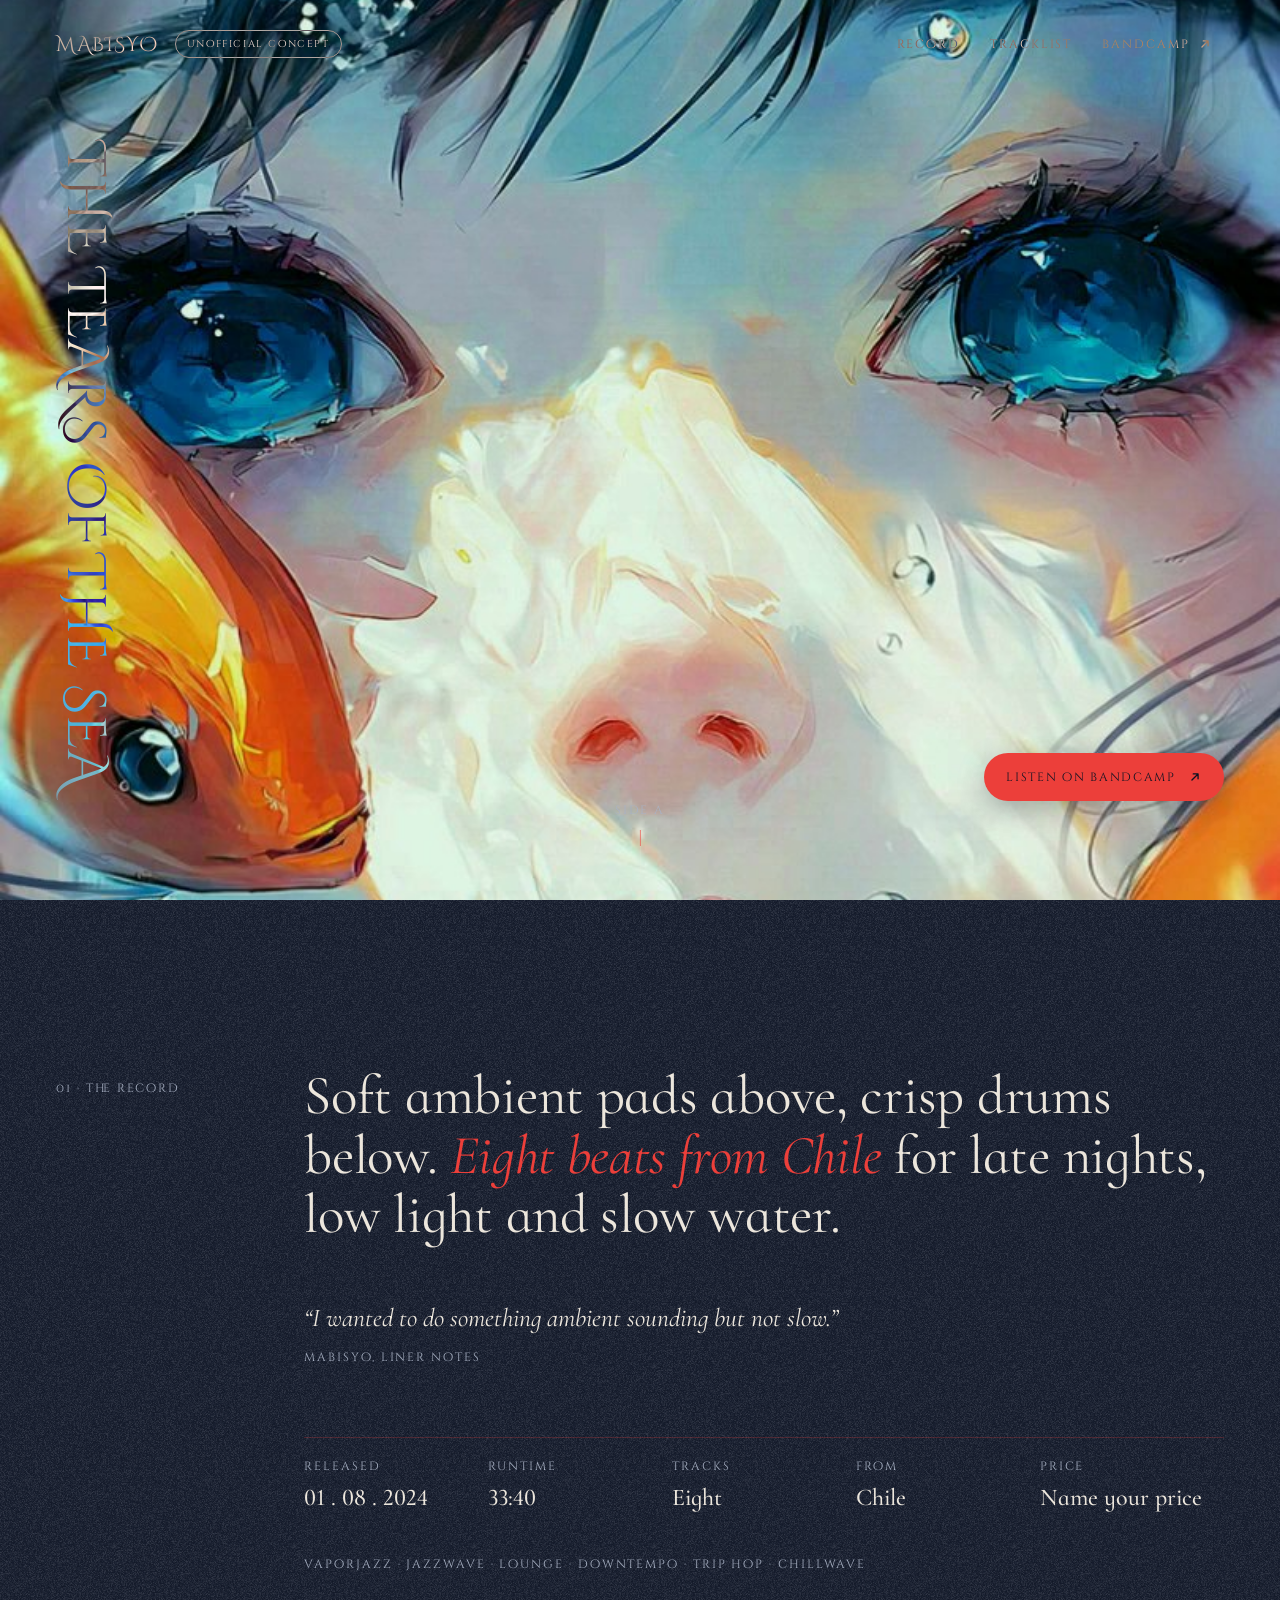
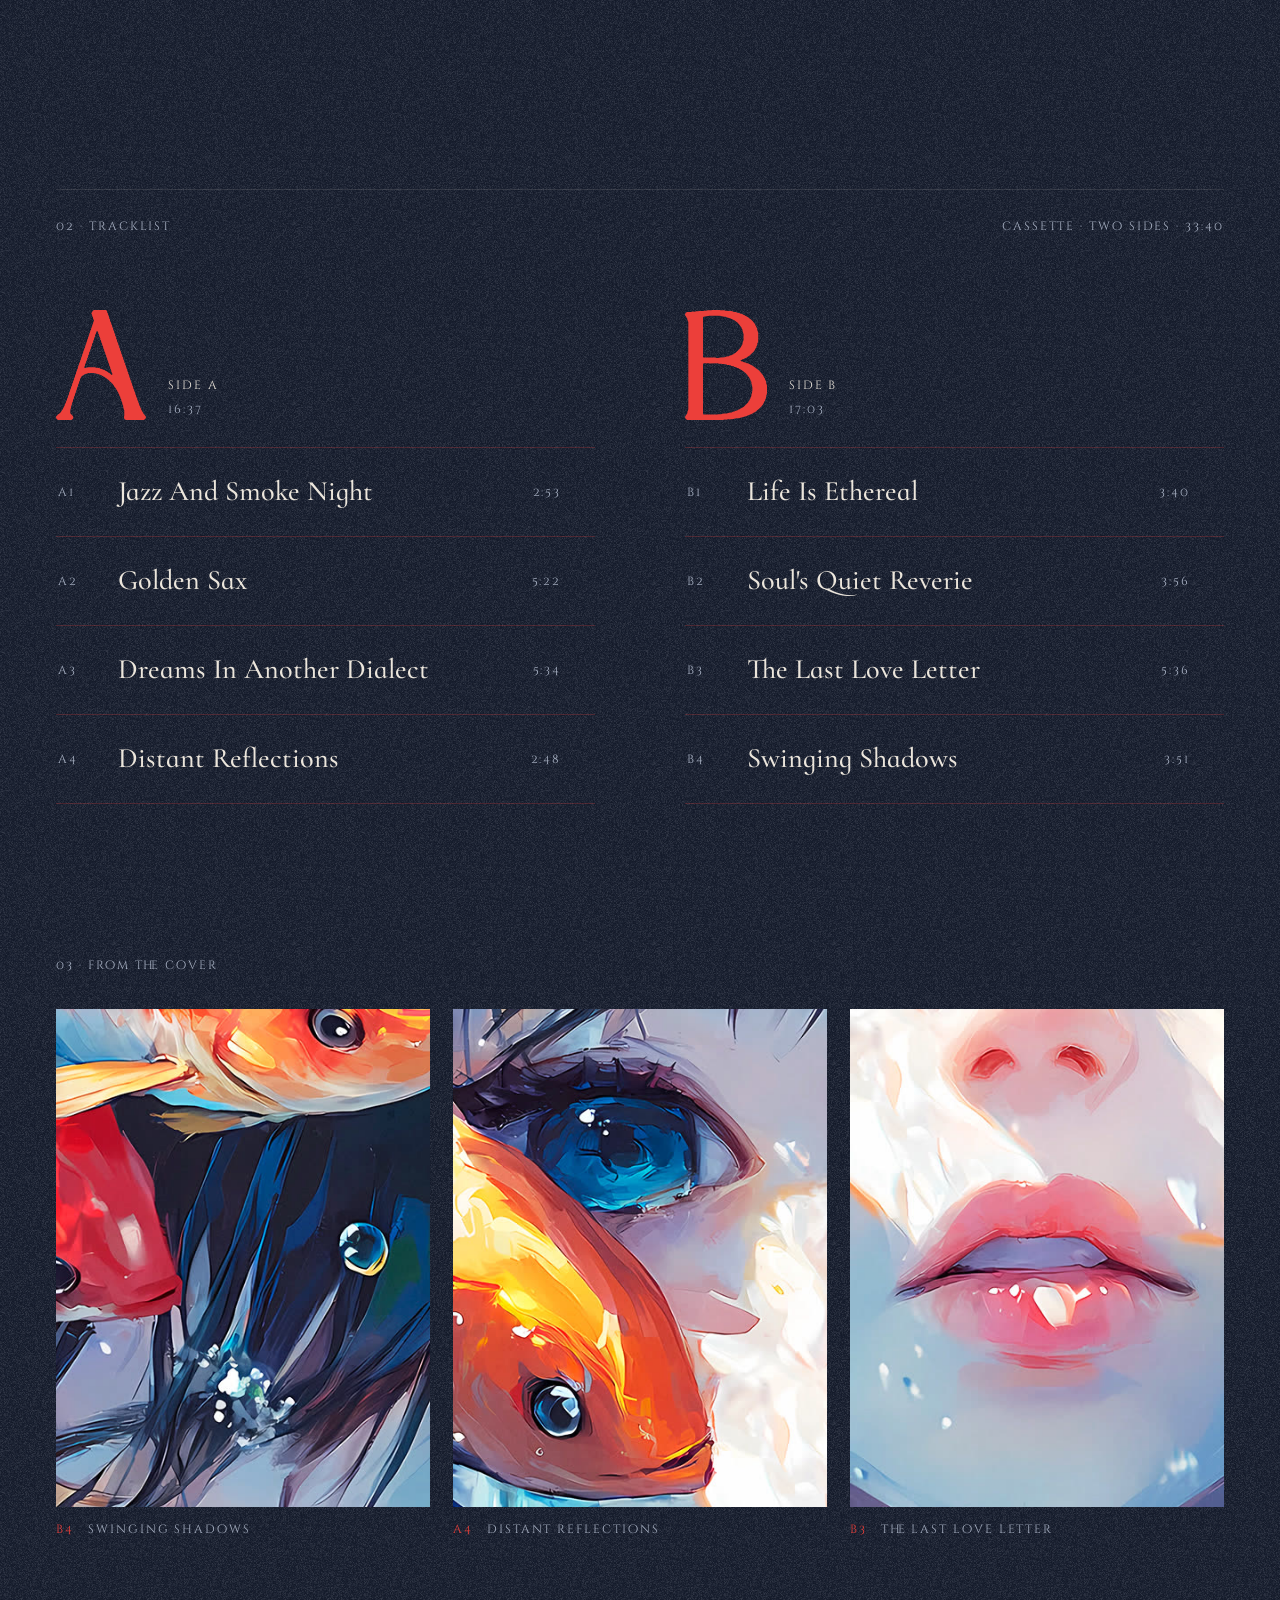
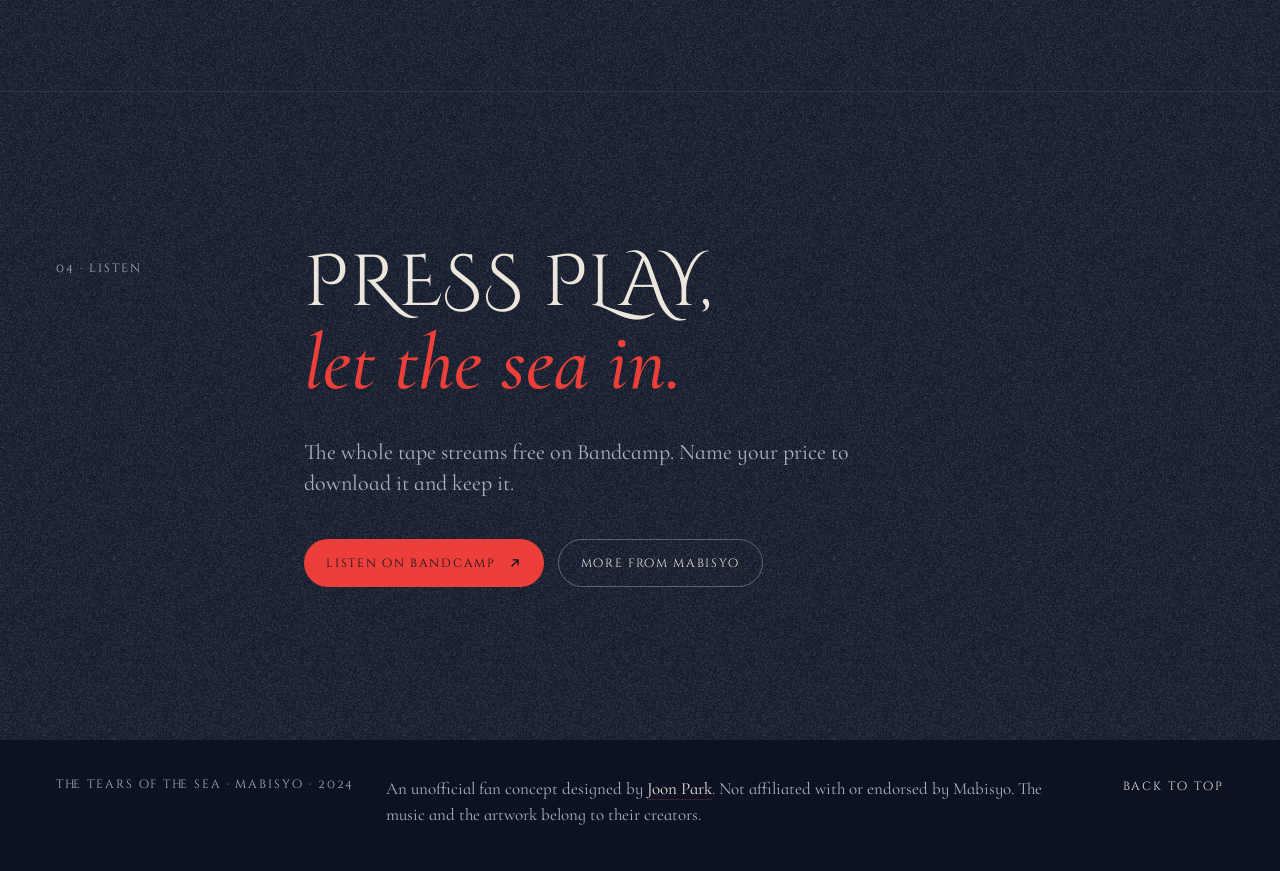
==== index.html @ 2a534074 "Tears of the Sea concept site: v21 hero loop, one master for every ratio Static page converted from " ====
<!doctype html>
<html lang="en">
<head>
<meta charset="utf-8">
<meta name="viewport" content="width=device-width,initial-scale=1">
<title>The Tears of the Sea · Mabisyo (unofficial concept)</title>
<meta name="description" content="An unofficial concept site for Mabisyo's beat tape The Tears of the Sea, with the cover art brought to life as a seamless underwater loop. Designed by Joon Park.">
<meta name="theme-color" content="#0c1222">
<meta property="og:title" content="The Tears of the Sea · Mabisyo (unofficial concept)">
<meta property="og:description" content="The cover art of Mabisyo's beat tape, brought to life as a seamless underwater loop. An experiment by Joon Park.">
<meta property="og:type" content="website">
<meta property="og:image" content="assets/poster-wide.jpg">
<meta name="twitter:card" content="summary_large_image">
<link rel="icon" href="data:image/svg+xml,%3Csvg xmlns='http://www.w3.org/2000/svg' viewBox='0 0 16 16'%3E%3Ccircle cx='8' cy='8' r='6' fill='%23ec3f3a'/%3E%3C/svg%3E">
<link rel="preconnect" href="https://fonts.googleapis.com">
<link rel="preconnect" href="https://fonts.gstatic.com" crossorigin>
<link rel="stylesheet" href="https://fonts.googleapis.com/css2?family=Cinzel+Decorative:wght@400;700&amp;family=Cormorant+Infant:ital,wght@0,400;0,500;0,600;1,400;1,500&amp;display=swap">
<style>
html{scroll-behavior:smooth}
body{margin:0;background:#0c1222}
a{color:inherit;text-decoration:none}
a:hover{color:inherit}

.page{--display:'Cinzel Decorative',Georgia,serif;--text:'Cormorant Infant',Georgia,serif;--ink:#151c2d;--deep:#0c1222;--foam:#ece6dc;--mist:#a9b2c4;--line:rgba(236,63,58,.24);--line-soft:rgba(236,230,220,.12);--ease:cubic-bezier(.2,.7,.2,1);--gut:clamp(20px,4.4vw,64px);width:100%;background:var(--ink);color:var(--foam);font-family:var(--text);font-weight:400;-webkit-font-smoothing:antialiased;overflow-x:hidden}
:where(.page p,.page h1,.page h2,.page ol,.page dl,.page dd,.page figure,.page blockquote){margin:0}
.cap{font-family:var(--display);font-weight:400;font-size:12px;letter-spacing:.16em;text-transform:lowercase;font-variant-numeric:lining-nums}
.dim{color:var(--mist)}
.page a:focus-visible{outline:2px solid var(--accent);outline-offset:4px;border-radius:2px}
.ico{width:14px;height:14px;fill:none;stroke:currentColor;stroke-width:1.5;stroke-linecap:round;stroke-linejoin:round;flex:none}
.grain{position:relative;isolation:isolate}
.grain::after{content:"";position:absolute;inset:0;background-image:url(assets/grain.png);background-size:180px 180px;pointer-events:none;z-index:-1}
.wrap{max-width:1240px;margin:0 auto;padding:0 var(--gut)}

/* hero */
.hero{position:relative;width:100%;height:100vh;height:100svh;min-height:560px;max-height:1300px;background:var(--deep);overflow:hidden;isolation:isolate}
.hero-grid{position:absolute;inset:0;display:grid;grid-template-columns:minmax(0,1fr) minmax(0,1fr)}
.hero-window{position:absolute;inset:0;z-index:0}
.hero-media{position:absolute;inset:0;width:100%;height:100%;object-fit:cover;object-position:50% 40%;display:block}
.hero-title-cell{display:flex;justify-content:flex-start;align-items:center;padding:96px 0 64px var(--gut);z-index:2}
.hero-title{writing-mode:vertical-rl;font-family:var(--display);font-weight:400;text-transform:uppercase;font-size:min(4.2vw,60px,calc((min(100svh,1300px) - 170px) / 13));line-height:1;letter-spacing:.02em;color:#f4efe7;white-space:nowrap;text-shadow:0 0 16px rgba(12,18,34,.5),0 0 2px rgba(12,18,34,.55);animation:tide-in 1.8s var(--ease) .15s both}
.hero-side{display:flex;flex-direction:column;justify-content:flex-end;align-items:flex-end;text-align:right;gap:20px;padding:96px var(--gut) clamp(72px,11vh,112px) 0;text-shadow:0 0 14px rgba(12,18,34,.6),0 0 34px rgba(12,18,34,.45),0 1px 2px rgba(12,18,34,.55);z-index:2;animation:fade-in 1.6s ease .5s both}
.hero-artist{font-family:var(--display);font-weight:400;text-transform:uppercase;font-size:30px;letter-spacing:.04em;line-height:1}
.hero-blurb{font-style:italic;font-size:23px;line-height:1.3;color:var(--mist);max-width:15em}
.hero-facts{display:flex;flex-wrap:wrap;justify-content:flex-end;gap:6px 18px;color:var(--mist)}
.hero-side .btn{align-self:flex-end;text-shadow:none;box-shadow:0 8px 28px rgba(12,18,34,.28)}
.hero-side > .cap,.hero-artist,.hero-blurb,.hero-facts{display:none}
.btn{display:inline-flex;align-items:center;gap:12px;min-height:48px;padding:0 22px;border-radius:999px;font-family:var(--display);font-weight:400;font-size:12px;letter-spacing:.14em;text-transform:lowercase;transition:transform .35s var(--ease),background-color .35s ease,color .35s ease,border-color .35s ease;align-self:flex-start;box-sizing:border-box}
.btn-solid{background:var(--accent);color:var(--deep)}
.btn-solid:hover{color:var(--deep);transform:translateY(-2px)}
.btn-ghost{border:1px solid rgba(236,230,220,.32);color:var(--foam)}
.btn-ghost:hover{border-color:var(--accent);color:var(--foam);transform:translateY(-2px)}

.topbar{position:absolute;top:0;left:0;right:0;text-shadow:0 0 12px rgba(12,18,34,.6),0 1px 2px rgba(12,18,34,.5);display:flex;justify-content:space-between;align-items:center;padding:22px var(--gut);z-index:3}
.brand{display:flex;align-items:center;gap:16px}
.wordmark{font-family:var(--display);font-weight:400;text-transform:uppercase;font-size:20px;letter-spacing:.06em;min-height:44px;display:inline-flex;align-items:center}
.tag{border:1px solid rgba(236,230,220,.28);border-radius:999px;padding:6px 11px;font-size:10px;color:var(--mist)}
.nav{display:flex;gap:6px}
.nav a{display:inline-flex;align-items:center;gap:8px;min-height:44px;padding:0 12px;color:var(--foam);transition:color .3s ease}
.nav a:hover{color:var(--accent)}

.cue{position:absolute;left:50%;bottom:26px;transform:translateX(-50%);z-index:3;display:flex;flex-direction:column;align-items:center;gap:12px;min-width:44px;padding-top:8px;color:var(--mist)}
.cue-line{width:1px;height:44px;background:rgba(236,230,220,.18);overflow:hidden;position:relative}
.cue-line::after{content:"";position:absolute;left:0;top:0;width:1px;height:16px;background:var(--accent);animation:drip 2.6s var(--ease) infinite}


@keyframes tide-in{from{opacity:0;transform:translateY(-18px)}to{opacity:1;transform:none}}
@keyframes fade-in{from{opacity:0}to{opacity:1}}
@keyframes drip{0%{transform:translateY(-16px)}100%{transform:translateY(44px)}}

/* record */
.about{padding:clamp(96px,13vw,176px) 0 clamp(88px,11vw,150px)}
.about-grid{display:grid;grid-template-columns:200px minmax(0,1fr);gap:48px}
.label{color:var(--mist);padding-top:14px}
.statement{font-size:clamp(34px,4.3vw,60px);line-height:1.08;font-weight:400;letter-spacing:-.005em;max-width:19em}
.statement em{color:var(--accent);font-style:italic}
.quote{margin-top:56px;display:flex;flex-direction:column;gap:14px}
.quote blockquote{font-style:italic;font-size:clamp(22px,2vw,28px);line-height:1.35;color:var(--foam);max-width:24em}
.quote figcaption{color:var(--mist)}
.facts{margin-top:72px;display:grid;grid-template-columns:repeat(5,minmax(0,1fr));border-top:1px solid var(--line)}
.fact{padding:20px 16px 0 0;display:flex;flex-direction:column;gap:10px}
.fact dt{color:var(--mist)}
.fact dd{font-size:24px;line-height:1.15;font-weight:500}
.genres{margin-top:40px;color:var(--mist);line-height:2}

/* tracklist */
.tracks{padding:clamp(40px,6vw,72px) 0 clamp(96px,12vw,160px)}
.tracks-head{display:flex;justify-content:space-between;gap:24px;flex-wrap:wrap;border-top:1px solid var(--line-soft);padding-top:28px}
.sides{margin-top:clamp(48px,6vw,88px);display:grid;grid-template-columns:repeat(2,minmax(0,1fr));gap:clamp(48px,7vw,112px)}
.side-head{display:flex;align-items:flex-end;gap:22px;padding-bottom:26px;transition:opacity 1.1s var(--ease),transform 1.1s var(--ease)}
.side-letter{display:block;height:clamp(84px,8.6vw,126px);width:auto;fill:var(--accent);fill-rule:evenodd;flex:none}
.side-meta{display:flex;flex-direction:column;gap:8px;padding-bottom:4px}
.trk-list{list-style:none;padding:0;border-bottom:1px solid var(--line)}
.trk{display:grid;grid-template-columns:44px minmax(0,1fr) auto 16px;align-items:center;gap:16px;min-height:44px;padding:22px 2px;border-top:1px solid var(--line);transition:opacity .9s var(--ease),transform .9s var(--ease)}
.trk-no{color:var(--mist)}
.trk-title{font-size:clamp(24px,2.2vw,31px);font-weight:500;line-height:1.15;transition:color .35s ease}
.trk-dur{color:var(--mist)}
.trk-arrow{color:var(--accent);opacity:0;transform:translateX(-6px);transition:opacity .35s ease,transform .35s var(--ease)}
.trk:hover .trk-title,.trk:focus-visible .trk-title{color:var(--accent)}
.trk:hover .trk-arrow,.trk:focus-visible .trk-arrow{opacity:1;transform:none}
.is-hidden{opacity:0;transform:translateY(18px)}

/* details */
.details{padding:0 0 clamp(96px,12vw,160px)}
.tiles{display:grid;grid-template-columns:repeat(3,minmax(0,1fr));gap:clamp(12px,1.8vw,24px);margin-top:36px}
.tile{display:flex;flex-direction:column;gap:14px}
.tile-frame{position:relative;aspect-ratio:3/4;overflow:hidden;background:var(--deep)}
.tile-frame img{position:absolute;width:240.95%;height:auto;max-width:none;transition:transform 1.2s var(--ease);transform-origin:50% 50%}
.tile:hover .tile-frame img{transform:scale(1.03)}
.t-koi img{left:-14.29%;top:0}
.t-eyes img{left:0;top:-100%}
.t-lips img{left:-76.19%;top:-171.43%}
.tile figcaption{display:flex;gap:14px;color:var(--mist)}
.tile figcaption span:first-child{color:var(--accent)}

/* listen */
.listen{padding:clamp(96px,12vw,168px) 0;border-top:1px solid var(--line-soft)}
.listen-inner{display:grid;grid-template-columns:200px minmax(0,1fr);gap:48px}
.listen-title{font-family:var(--display);font-weight:400;text-transform:uppercase;font-size:clamp(40px,5.6vw,84px);line-height:1.05;letter-spacing:.01em}
.listen-title em{font-family:var(--text);font-style:italic;font-weight:500;text-transform:none;font-size:1.12em;color:var(--accent);display:block;letter-spacing:0}
.listen-copy{margin-top:32px;font-size:22px;line-height:1.4;color:var(--mist);max-width:28em}
.listen-actions{margin-top:40px;display:flex;flex-wrap:wrap;gap:14px}

/* footer */
.foot{background:var(--deep);padding:36px 0 44px}
.foot-grid{display:grid;grid-template-columns:auto minmax(0,1fr) auto;gap:32px;align-items:start}
.foot-note{font-size:17px;line-height:1.5;color:var(--mist);max-width:40em}
.foot-note a{color:var(--foam);border-bottom:1px solid var(--line)}
.foot-note a:hover{color:var(--accent)}
.foot-top{display:inline-flex;align-items:center;min-height:44px;margin-top:-12px;color:var(--foam)}
.foot-top:hover{color:var(--accent)}

@media (min-width:761px){
.hero-title-cell,.topbar{mix-blend-mode:difference}
.hero-title{color:#fff;text-shadow:none}
.topbar{text-shadow:none;color:#fff}
.topbar .nav a,.topbar .wordmark{color:#fff}
.topbar .nav a:hover{color:#fff;opacity:.7}
.topbar .tag{color:#fff;border-color:rgba(255,255,255,.7)}
}
@media (max-width:760px){
.page .hero{min-height:520px;max-height:1000px}
.page .hero-grid{display:flex;flex-direction:column;justify-content:flex-end}
.page .hero-media{object-position:50% 38%}
.page .hero .cue,.page .hero-artist,.page .hero-blurb,.page .hero-facts,.page .hero-side .cap{display:none}
.page .hero-title-cell{justify-content:flex-start;padding:0 var(--gut) 14px;text-shadow:0 0 16px rgba(12,18,34,.6),0 0 40px rgba(12,18,34,.5)}
.hero-title{writing-mode:horizontal-tb;white-space:normal;text-wrap:balance;font-size:40px;line-height:1.02;letter-spacing:.02em;animation-name:fade-in}
.page .hero-side{align-items:flex-start;text-align:left;padding:0 var(--gut) 64px;gap:16px}
.page .hero-side .btn{align-self:flex-start}
.brand{flex-direction:column;align-items:flex-start;gap:0}
.tag{padding:4px 9px}
.nav .nav-opt{display:none}
.about-grid,.listen-inner{grid-template-columns:minmax(0,1fr);gap:20px}
.label{padding-top:0}
.facts{grid-template-columns:repeat(2,minmax(0,1fr));row-gap:24px}
.sides{grid-template-columns:minmax(0,1fr)}
.tiles{grid-template-columns:none;grid-auto-flow:column;grid-auto-columns:78%;overflow-x:auto;scroll-snap-type:x mandatory;padding-bottom:8px;margin-right:calc(var(--gut) * -1);padding-right:var(--gut)}
.tile{scroll-snap-align:start}
.foot-grid{grid-template-columns:minmax(0,1fr);gap:16px}
.foot-top{margin-top:0}
}
@media (prefers-reduced-motion:reduce){
html{scroll-behavior:auto}
.hero-video{display:none}
.page *,.page *::after{animation:none !important;transition:none !important}
.is-hidden{opacity:1;transform:none}
}
</style>
</head>
<body>
<div class="page" id="top" style="--accent: #ec3f3a;">

<header class="hero" id="hero">
<div class="hero-grid">
<div class="hero-title-cell">
<h1 class="hero-title">The Tears of the Sea</h1>
</div>
<div class="hero-window">
<picture>
<source media="(max-aspect-ratio: 1/1)" srcset="assets/poster-tall.jpg">
<img class="hero-media" src="assets/poster-wide.jpg" alt="Album art: a girl underwater, eyes open, surrounded by orange and red koi and rising bubbles">
</picture>
<video class="hero-media hero-video" id="heroVideo" autoplay muted loop playsinline preload="auto" aria-hidden="true"></video>
</div>
<div class="hero-side">
<p class="cap dim">Beat tape · 2024</p>
<p class="hero-artist">Mabisyo</p>
<p class="hero-blurb">Eight tracks of smoke, sax and slow water.</p>
<div class="hero-facts cap"><span>8 tracks</span><span>33:40</span><span>Name your price</span></div>
<a class="btn btn-solid" href="https://mabisyo.bandcamp.com/album/the-tears-of-the-sea" target="_blank" rel="noopener">Listen on Bandcamp<svg class="ico" viewBox="0 0 16 16" aria-hidden="true"><path d="M4.5 11.5l7-7M6 4.5h5.5V10"></path></svg></a>
</div>
</div>
<div class="topbar">
<div class="brand">
<a class="wordmark" href="#top">Mabisyo</a>
<span class="cap tag">Unofficial concept</span>
</div>
<nav class="nav cap" aria-label="Sections">
<a class="nav-opt" href="#about">Record</a>
<a class="nav-opt" href="#tracklist">Tracklist</a>
<a href="https://mabisyo.bandcamp.com/album/the-tears-of-the-sea" target="_blank" rel="noopener">Bandcamp<svg class="ico" viewBox="0 0 16 16" aria-hidden="true"><path d="M4.5 11.5l7-7M6 4.5h5.5V10"></path></svg></a>
</nav>
</div>
<a class="cue cap" href="#tracklist"><span>Side A</span><span class="cue-line"></span></a>
</header>

<section class="about grain" id="about">
<div class="wrap about-grid">
<p class="cap label">01 · The record</p>
<div>
<p class="statement">Soft ambient pads above, crisp drums below. <em>Eight beats from Chile</em> for late nights, low light and slow water.</p>
<figure class="quote">
<blockquote>“I wanted to do something ambient sounding but not slow.”</blockquote>
<figcaption class="cap">Mabisyo, liner notes</figcaption>
</figure>
<dl class="facts">
<div class="fact"><dt class="cap">Released</dt><dd>01 . 08 . 2024</dd></div>
<div class="fact"><dt class="cap">Runtime</dt><dd>33:40</dd></div>
<div class="fact"><dt class="cap">Tracks</dt><dd>Eight</dd></div>
<div class="fact"><dt class="cap">From</dt><dd>Chile</dd></div>
<div class="fact"><dt class="cap">Price</dt><dd>Name your price</dd></div>
</dl>
<p class="cap genres">Vaporjazz · Jazzwave · Lounge · Downtempo · Trip hop · Chillwave</p>
</div>
</div>
</section>

<section class="tracks grain" id="tracklist">
<div class="wrap">
<div class="tracks-head">
<p class="cap dim">02 · Tracklist</p>
<p class="cap dim">Cassette · Two sides · 33:40</p>
</div>
<div class="sides">
<div class="side" id="side-a">
<div class="side-head">
<svg class="side-letter" viewBox="0 0 89.62 109.62" aria-hidden="true"><path d="M37.62 0.00 L36.25 1.25 L36.00 1.88 L35.25 2.88 L35.25 3.62 L35.88 4.50 L36.12 6.12 L36.88 7.38 L37.00 8.75 L37.75 10.12 L37.75 10.88 L37.12 11.88 L36.88 13.75 L36.12 14.88 L35.88 16.75 L35.12 17.88 L34.88 19.75 L34.12 20.75 L33.88 22.50 L33.12 23.75 L32.88 25.50 L32.00 27.12 L31.88 28.50 L31.12 29.62 L30.88 31.25 L30.25 32.25 L29.88 34.25 L29.25 35.25 L28.88 37.25 L28.00 39.00 L27.88 40.12 L27.12 41.25 L26.88 43.00 L26.12 44.25 L25.88 46.00 L25.00 47.62 L24.88 49.00 L24.12 50.25 L23.88 51.75 L23.12 52.88 L23.00 54.38 L22.12 55.88 L21.88 57.75 L21.12 58.88 L20.88 60.50 L20.12 61.75 L19.88 63.50 L19.12 64.75 L18.88 66.50 L18.00 68.12 L17.88 69.50 L17.12 70.62 L16.88 72.25 L16.25 73.25 L15.88 75.25 L15.00 77.00 L14.88 78.25 L14.12 79.50 L13.88 81.00 L13.12 82.25 L12.88 84.00 L12.00 85.62 L11.88 87.00 L11.12 88.12 L10.88 89.75 L10.12 90.75 L9.88 92.12 L9.12 93.38 L8.88 94.62 L8.38 95.25 L7.88 96.62 L7.38 97.25 L6.75 98.75 L6.12 99.50 L5.88 100.25 L5.12 101.00 L4.75 101.88 L3.25 103.38 L2.25 103.88 L0.12 106.00 L0.00 106.25 L0.12 107.75 L1.50 109.25 L2.25 109.62 L15.38 109.62 L16.88 108.25 L17.12 107.62 L17.12 106.25 L16.62 105.38 L14.25 103.00 L14.25 101.00 L14.12 100.88 L14.25 99.62 L14.88 97.62 L15.00 95.75 L15.75 94.25 L16.00 92.38 L16.75 91.25 L17.00 89.38 L17.75 88.25 L18.00 86.38 L18.75 85.25 L19.00 83.38 L19.75 82.25 L20.00 80.38 L20.75 79.12 L21.00 77.38 L21.75 76.12 L22.00 74.38 L22.75 73.12 L23.00 71.50 L23.75 70.38 L24.00 68.62 L24.62 67.75 L25.12 66.50 L26.88 64.88 L28.00 64.38 L28.75 63.75 L30.50 63.50 L31.75 62.88 L32.88 62.62 L37.75 62.62 L40.38 63.50 L42.00 63.62 L43.62 64.50 L44.88 64.75 L45.50 65.25 L47.00 65.88 L47.50 66.38 L48.50 66.75 L49.25 67.50 L51.50 68.88 L56.00 73.25 L57.75 75.50 L58.00 76.12 L59.75 78.25 L60.12 79.25 L60.88 80.12 L61.25 81.25 L61.88 82.00 L62.25 83.25 L62.88 84.00 L63.00 85.00 L63.25 85.50 L63.88 86.25 L64.12 87.75 L64.88 88.88 L65.12 90.62 L65.88 91.88 L66.12 93.88 L66.88 95.12 L67.00 97.00 L68.00 100.00 L68.00 105.50 L67.75 106.12 L67.75 107.62 L68.00 108.25 L69.50 109.62 L87.50 109.62 L88.75 108.62 L89.50 107.62 L89.62 106.38 L88.88 105.25 L87.00 103.12 L86.62 102.12 L86.00 101.38 L85.75 100.50 L85.25 99.88 L84.88 99.12 L84.75 98.38 L84.00 97.12 L83.75 96.00 L83.00 94.88 L82.75 93.38 L82.00 92.12 L81.75 90.75 L81.00 89.50 L80.75 87.88 L80.00 86.75 L79.75 85.12 L79.00 84.00 L78.75 82.25 L78.00 81.00 L77.75 79.50 L77.00 78.25 L76.75 76.50 L76.00 75.25 L75.62 73.25 L75.00 72.25 L74.75 70.75 L74.00 69.50 L73.88 68.12 L73.00 66.50 L72.75 64.75 L72.00 63.50 L71.75 61.88 L71.00 60.75 L70.75 58.88 L69.88 57.38 L69.75 55.88 L69.00 54.75 L68.75 53.12 L68.00 52.00 L67.88 50.62 L67.00 49.00 L66.75 47.25 L66.00 46.00 L65.62 44.25 L65.00 43.25 L64.75 41.50 L64.00 40.25 L63.75 38.50 L63.00 37.38 L62.75 35.75 L62.00 34.50 L61.88 33.12 L61.00 31.50 L60.75 29.75 L60.00 28.62 L59.75 26.88 L59.00 25.75 L58.75 23.88 L58.00 22.75 L57.75 21.00 L57.00 19.88 L56.75 18.12 L56.00 17.00 L55.75 15.12 L55.00 14.00 L54.88 12.62 L54.00 11.12 L53.75 9.50 L53.00 8.25 L52.75 6.50 L52.00 5.25 L51.75 3.50 L51.25 2.88 L50.88 2.00 L50.88 1.12 L50.38 0.38 L49.62 0.00 Z M40.62 21.12 L41.25 21.12 L41.88 21.88 L42.12 23.62 L42.88 24.75 L43.12 26.50 L44.00 28.00 L44.12 29.50 L44.88 30.62 L45.12 32.38 L45.88 33.38 L46.00 34.75 L46.88 36.38 L47.12 38.12 L47.88 39.38 L48.12 41.00 L48.88 42.25 L49.25 44.12 L49.88 45.12 L50.00 46.38 L50.88 48.12 L51.12 49.75 L51.88 50.88 L52.00 52.25 L52.88 53.88 L53.00 55.25 L53.88 56.88 L54.12 58.50 L54.88 59.62 L55.12 61.50 L56.00 63.00 L56.12 64.00 L55.75 64.62 L55.12 64.50 L53.50 63.00 L52.50 62.50 L50.50 61.00 L49.25 60.50 L48.75 60.00 L48.25 59.75 L47.25 59.62 L46.12 58.88 L44.38 58.62 L43.12 57.88 L40.12 57.62 L38.62 57.00 L32.00 57.00 L29.25 57.75 L28.50 57.62 L28.12 57.25 L28.12 56.75 L28.88 55.38 L29.00 54.12 L29.75 52.88 L30.00 51.38 L30.88 49.75 L31.00 48.38 L31.75 47.25 L32.00 45.38 L32.75 44.25 L33.00 42.38 L33.75 41.38 L34.00 39.62 L34.75 38.50 L34.88 37.00 L35.75 35.50 L36.00 33.62 L36.75 32.50 L37.00 30.88 L37.75 29.62 L38.00 27.88 L38.75 26.62 L39.00 24.88 L39.88 23.25 L40.00 21.88 Z"></path></svg>
<div class="side-meta"><span class="cap">Side A</span><span class="cap dim">16:37</span></div>
</div>
<ol class="trk-list" aria-label="Side A">
<li><a class="trk" style="transition-delay: 260ms;" href="https://mabisyo.bandcamp.com/track/jazz-and-smoke-night" target="_blank" rel="noopener"><span class="cap trk-no">A1</span><span class="trk-title">Jazz And Smoke Night</span><span class="cap trk-dur">2:53</span><svg class="ico trk-arrow" viewBox="0 0 16 16" aria-hidden="true"><path d="M4.5 11.5l7-7M6 4.5h5.5V10"></path></svg></a></li>
<li><a class="trk" style="transition-delay: 390ms;" href="https://mabisyo.bandcamp.com/track/golden-sax" target="_blank" rel="noopener"><span class="cap trk-no">A2</span><span class="trk-title">Golden Sax</span><span class="cap trk-dur">5:22</span><svg class="ico trk-arrow" viewBox="0 0 16 16" aria-hidden="true"><path d="M4.5 11.5l7-7M6 4.5h5.5V10"></path></svg></a></li>
<li><a class="trk" style="transition-delay: 520ms;" href="https://mabisyo.bandcamp.com/track/dreams-in-another-dialect" target="_blank" rel="noopener"><span class="cap trk-no">A3</span><span class="trk-title">Dreams In Another Dialect</span><span class="cap trk-dur">5:34</span><svg class="ico trk-arrow" viewBox="0 0 16 16" aria-hidden="true"><path d="M4.5 11.5l7-7M6 4.5h5.5V10"></path></svg></a></li>
<li><a class="trk" style="transition-delay: 650ms;" href="https://mabisyo.bandcamp.com/track/distant-reflections" target="_blank" rel="noopener"><span class="cap trk-no">A4</span><span class="trk-title">Distant Reflections</span><span class="cap trk-dur">2:48</span><svg class="ico trk-arrow" viewBox="0 0 16 16" aria-hidden="true"><path d="M4.5 11.5l7-7M6 4.5h5.5V10"></path></svg></a></li>
</ol>
</div>
<div class="side" id="side-b">
<div class="side-head">
<svg class="side-letter" viewBox="0 0 83.25 111.62" aria-hidden="true"><path d="M62.38 6.25 L61.12 5.75 L60.00 5.00 L59.12 4.88 L58.00 4.12 L56.50 3.88 L54.88 3.00 L53.62 3.00 L52.25 2.25 L51.38 2.00 L49.62 2.00 L48.12 1.38 L46.38 1.00 L43.38 1.00 L42.50 0.75 L41.12 0.75 L39.62 0.25 L35.88 0.25 L35.00 0.00 L27.62 0.00 L26.75 0.25 L23.00 0.25 L21.50 0.75 L20.00 0.62 L19.00 1.00 L14.38 1.00 L13.25 1.25 L11.38 1.25 L9.62 1.75 L7.62 1.62 L6.12 2.00 L1.88 2.00 L0.38 3.38 L0.00 4.62 L0.12 5.38 L1.12 6.75 L1.50 7.62 L2.25 8.50 L2.50 10.25 L3.12 11.50 L3.38 12.50 L3.38 100.62 L2.50 103.12 L2.25 104.88 L1.50 105.88 L1.25 106.50 L0.38 107.38 L0.00 108.75 L0.12 109.38 L0.62 110.25 L2.12 111.50 L2.50 111.62 L38.62 111.62 L40.25 111.12 L41.62 111.25 L43.50 110.88 L48.00 110.88 L52.00 109.88 L55.00 109.75 L56.75 109.00 L58.62 108.88 L60.38 108.00 L62.25 107.75 L63.38 107.00 L64.75 106.75 L65.88 106.00 L67.12 105.75 L67.88 105.12 L69.00 104.75 L69.88 104.00 L70.88 103.62 L74.50 100.75 L77.00 98.25 L79.25 95.50 L79.38 95.00 L80.25 93.62 L80.50 92.75 L81.12 92.00 L81.38 90.62 L82.12 89.50 L82.25 87.25 L82.88 85.75 L83.25 83.38 L83.12 76.62 L82.38 74.38 L82.12 72.12 L81.38 71.00 L81.00 69.38 L80.38 68.62 L80.12 67.88 L79.50 67.12 L79.00 66.00 L78.25 65.25 L76.25 62.50 L74.75 61.00 L72.00 59.00 L71.25 58.25 L70.25 57.75 L69.50 57.12 L69.00 57.00 L68.00 56.12 L66.88 55.75 L65.88 55.00 L65.00 54.88 L64.00 54.12 L62.62 53.88 L61.50 53.12 L59.75 52.88 L58.38 52.12 L56.88 52.00 L56.25 51.50 L56.75 50.88 L58.50 50.00 L59.62 49.75 L60.62 49.00 L61.88 48.62 L64.25 47.00 L65.00 46.75 L69.25 42.62 L70.25 41.50 L70.50 40.88 L71.12 40.12 L71.38 39.25 L72.12 38.25 L72.38 37.12 L73.25 35.50 L73.25 34.25 L74.00 32.62 L74.25 31.38 L74.25 23.25 L73.75 21.50 L73.38 20.88 L73.12 18.75 L72.38 17.50 L72.25 16.62 L71.50 15.62 L71.00 14.25 L69.50 12.50 L69.00 11.62 L66.62 9.25 L65.75 8.75 L64.00 7.25 L62.88 6.75 Z M18.50 54.50 L19.12 54.12 L21.38 54.12 L21.50 54.25 L22.38 54.12 L24.25 54.12 L24.38 54.25 L32.75 54.12 L33.75 54.25 L34.62 54.62 L36.75 54.62 L37.62 54.88 L41.38 55.00 L43.00 55.75 L45.12 55.88 L46.00 56.12 L47.12 56.75 L49.12 57.00 L50.38 57.75 L51.88 58.00 L53.00 58.75 L54.25 59.00 L55.25 59.75 L56.00 60.00 L56.75 60.62 L57.75 61.00 L60.50 63.12 L63.12 65.75 L63.38 66.38 L65.12 68.38 L65.62 69.75 L66.12 70.25 L66.50 71.62 L67.25 72.75 L67.38 74.75 L68.00 76.25 L68.12 77.88 L68.38 78.50 L68.38 81.75 L68.12 82.50 L68.00 84.00 L67.50 85.25 L67.25 87.50 L66.62 88.50 L66.25 89.88 L65.75 90.50 L65.25 91.75 L64.62 92.38 L64.12 93.50 L63.38 94.38 L59.88 97.75 L58.50 98.75 L57.62 99.12 L56.75 99.88 L55.75 100.25 L55.00 100.88 L53.75 101.25 L53.00 101.88 L51.50 102.12 L50.00 103.00 L48.50 103.12 L47.25 103.88 L44.62 104.12 L42.12 105.00 L39.50 105.00 L38.75 105.25 L37.62 105.25 L36.75 105.62 L35.62 105.75 L34.00 105.62 L32.25 106.00 L18.88 106.00 L18.62 105.88 L18.25 105.38 L18.25 55.12 Z M18.75 6.75 L20.25 6.62 L21.25 6.25 L23.75 6.12 L24.50 5.88 L35.62 5.88 L37.00 6.25 L37.75 6.25 L39.62 6.88 L41.38 6.88 L43.50 7.75 L45.25 8.00 L46.62 8.88 L47.50 9.00 L48.25 9.62 L49.62 10.12 L53.12 12.75 L54.50 14.12 L57.12 17.50 L57.50 18.88 L58.25 19.88 L58.50 21.75 L59.38 24.25 L59.38 30.38 L58.50 32.88 L58.25 34.75 L56.25 38.38 L54.75 40.12 L51.00 43.62 L49.62 44.25 L49.12 44.75 L47.75 45.25 L47.00 45.88 L45.50 46.12 L44.38 46.88 L42.12 47.12 L40.00 48.00 L36.25 48.12 L33.62 48.75 L32.12 48.75 L30.88 48.25 L19.00 48.25 L18.75 48.12 L18.25 47.50 L18.25 7.38 Z"></path></svg>
<div class="side-meta"><span class="cap">Side B</span><span class="cap dim">17:03</span></div>
</div>
<ol class="trk-list" aria-label="Side B">
<li><a class="trk" style="transition-delay: 260ms;" href="https://mabisyo.bandcamp.com/track/life-is-ethereal" target="_blank" rel="noopener"><span class="cap trk-no">B1</span><span class="trk-title">Life Is Ethereal</span><span class="cap trk-dur">3:40</span><svg class="ico trk-arrow" viewBox="0 0 16 16" aria-hidden="true"><path d="M4.5 11.5l7-7M6 4.5h5.5V10"></path></svg></a></li>
<li><a class="trk" style="transition-delay: 390ms;" href="https://mabisyo.bandcamp.com/track/souls-quiet-reverie" target="_blank" rel="noopener"><span class="cap trk-no">B2</span><span class="trk-title">Soul&#39;s Quiet Reverie</span><span class="cap trk-dur">3:56</span><svg class="ico trk-arrow" viewBox="0 0 16 16" aria-hidden="true"><path d="M4.5 11.5l7-7M6 4.5h5.5V10"></path></svg></a></li>
<li><a class="trk" style="transition-delay: 520ms;" href="https://mabisyo.bandcamp.com/track/the-last-love-letter" target="_blank" rel="noopener"><span class="cap trk-no">B3</span><span class="trk-title">The Last Love Letter</span><span class="cap trk-dur">5:36</span><svg class="ico trk-arrow" viewBox="0 0 16 16" aria-hidden="true"><path d="M4.5 11.5l7-7M6 4.5h5.5V10"></path></svg></a></li>
<li><a class="trk" style="transition-delay: 650ms;" href="https://mabisyo.bandcamp.com/track/swinging-shadows" target="_blank" rel="noopener"><span class="cap trk-no">B4</span><span class="trk-title">Swinging Shadows</span><span class="cap trk-dur">3:51</span><svg class="ico trk-arrow" viewBox="0 0 16 16" aria-hidden="true"><path d="M4.5 11.5l7-7M6 4.5h5.5V10"></path></svg></a></li>
</ol>
</div>
</div>
</div>
</section>

<section class="details grain" aria-label="Cover art details">
<div class="wrap">
<p class="cap dim">03 · From the cover</p>
<div class="tiles">
<figure class="tile t-koi"><div class="tile-frame"><img src="assets/cover.jpg" alt="Detail: koi drifting through dark hair"></div><figcaption class="cap"><span>B4</span><span>Swinging Shadows</span></figcaption></figure>
<figure class="tile t-eyes"><div class="tile-frame"><img src="assets/cover.jpg" alt="Detail: a blue eye beside an orange koi"></div><figcaption class="cap"><span>A4</span><span>Distant Reflections</span></figcaption></figure>
<figure class="tile t-lips"><div class="tile-frame"><img src="assets/cover.jpg" alt="Detail: lips and bubbles in blue water"></div><figcaption class="cap"><span>B3</span><span>The Last Love Letter</span></figcaption></figure>
</div>
</div>
</section>

<section class="listen grain" id="listen">
<div class="wrap listen-inner">
<p class="cap label">04 · Listen</p>
<div>
<h2 class="listen-title">Press play,<em>let the sea in.</em></h2>
<p class="listen-copy">The whole tape streams free on Bandcamp. Name your price to download it and keep it.</p>
<div class="listen-actions">
<a class="btn btn-solid" href="https://mabisyo.bandcamp.com/album/the-tears-of-the-sea" target="_blank" rel="noopener">Listen on Bandcamp<svg class="ico" viewBox="0 0 16 16" aria-hidden="true"><path d="M4.5 11.5l7-7M6 4.5h5.5V10"></path></svg></a>
<a class="btn btn-ghost" href="https://mabisyo.bandcamp.com" target="_blank" rel="noopener">More from Mabisyo</a>
</div>
</div>
</div>
</section>

<footer class="foot">
<div class="wrap foot-grid">
<p class="cap dim">The Tears of the Sea · Mabisyo · 2024</p>
<p class="foot-note">An unofficial fan concept designed by <a href="https://joonwoopark.me" target="_blank" rel="noopener">Joon Park</a>. Not affiliated with or endorsed by Mabisyo. The music and the artwork belong to their creators.</p>
<a class="cap foot-top" href="#top">Back to top</a>
</div>
</footer>

</div>
<script>
(function () {
  // One master video. The tall cut is a straight crop of the wide one, so every ratio shows the same scene.
  // The hero's own shape picks the cut; AV1 where the browser decodes it, H.264 everywhere else.
  var VIDEO = {
    wide: { av1: 'assets/hero-wide.av1.mp4', h264: 'assets/hero-wide.h264.mp4', codec: 'av01.0.12M.08', poster: 'assets/poster-wide.jpg' },
    tall: { av1: 'assets/hero-tall.av1.mp4', h264: 'assets/hero-tall.h264.mp4', codec: 'av01.0.08M.08', poster: 'assets/poster-tall.jpg' }
  };
  var reduce = !!(window.matchMedia && matchMedia('(prefers-reduced-motion: reduce)').matches);
  var hero = document.getElementById('hero');
  var v = document.getElementById('heroVideo');
  var probe = document.createElement('video');
  var av1 = function (c) { return !!(probe.canPlayType && probe.canPlayType('video/mp4; codecs="' + c + '"') === 'probably'); };
  var cut = null;

  function tryPlay() {
    if (reduce || document.hidden || !v.paused || !v.currentSrc) return;
    var p = v.play();
    if (p && p.catch) p.catch(function () {});
  }
  function fit() {
    var r = hero.getBoundingClientRect();
    var next = r.width >= r.height ? 'wide' : 'tall';
    if (next === cut) return;
    cut = next;
    var c = VIDEO[cut];
    v.poster = c.poster;
    v.src = av1(c.codec) ? c.av1 : c.h264;
    v.load();
    tryPlay();
  }
  if (v && hero && !reduce) {
    v.muted = true; v.defaultMuted = true; v.loop = true;
    v.addEventListener('canplay', tryPlay);
    document.addEventListener('visibilitychange', tryPlay);
    fit();
    if ('ResizeObserver' in window) new ResizeObserver(fit).observe(hero);
    else window.addEventListener('resize', fit);
  }

  // Tracklist: each side fades in, row by row, the first time it scrolls into view.
  if (reduce || !('IntersectionObserver' in window)) return;
  var vh = window.innerHeight || 0;
  ['side-a', 'side-b'].forEach(function (id) {
    var root = document.getElementById(id);
    if (!root || root.getBoundingClientRect().top <= vh * 0.85) return;
    var parts = [root.querySelector('.side-head')].concat([].slice.call(root.querySelectorAll('.trk')));
    parts.forEach(function (el) { el.classList.add('is-hidden'); });
    var io = new IntersectionObserver(function (entries) {
      entries.forEach(function (e) {
        if (!e.isIntersecting) return;
        parts.forEach(function (el) { el.classList.remove('is-hidden'); });
        io.disconnect();
      });
    }, { threshold: 0.2, rootMargin: '0px 0px -8% 0px' });
    io.observe(root);
  });
})();
</script>
</body>
</html>
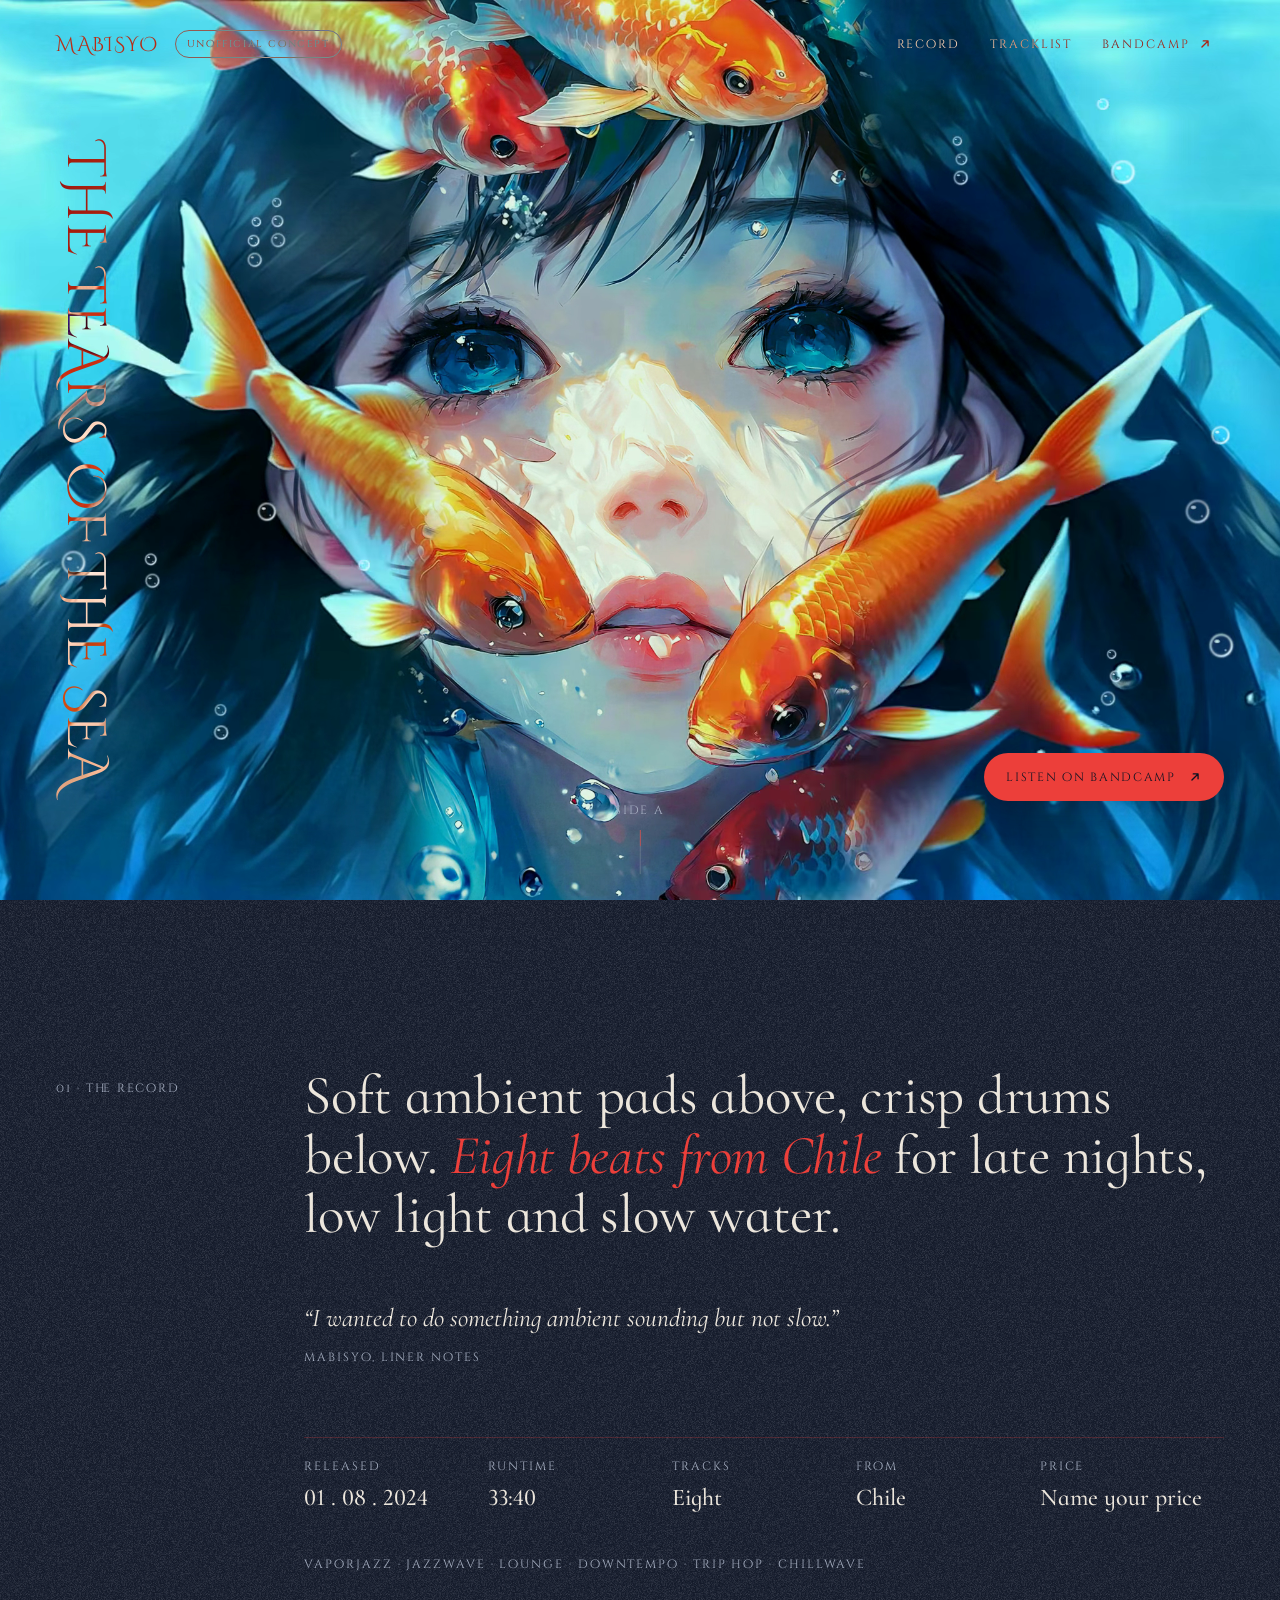
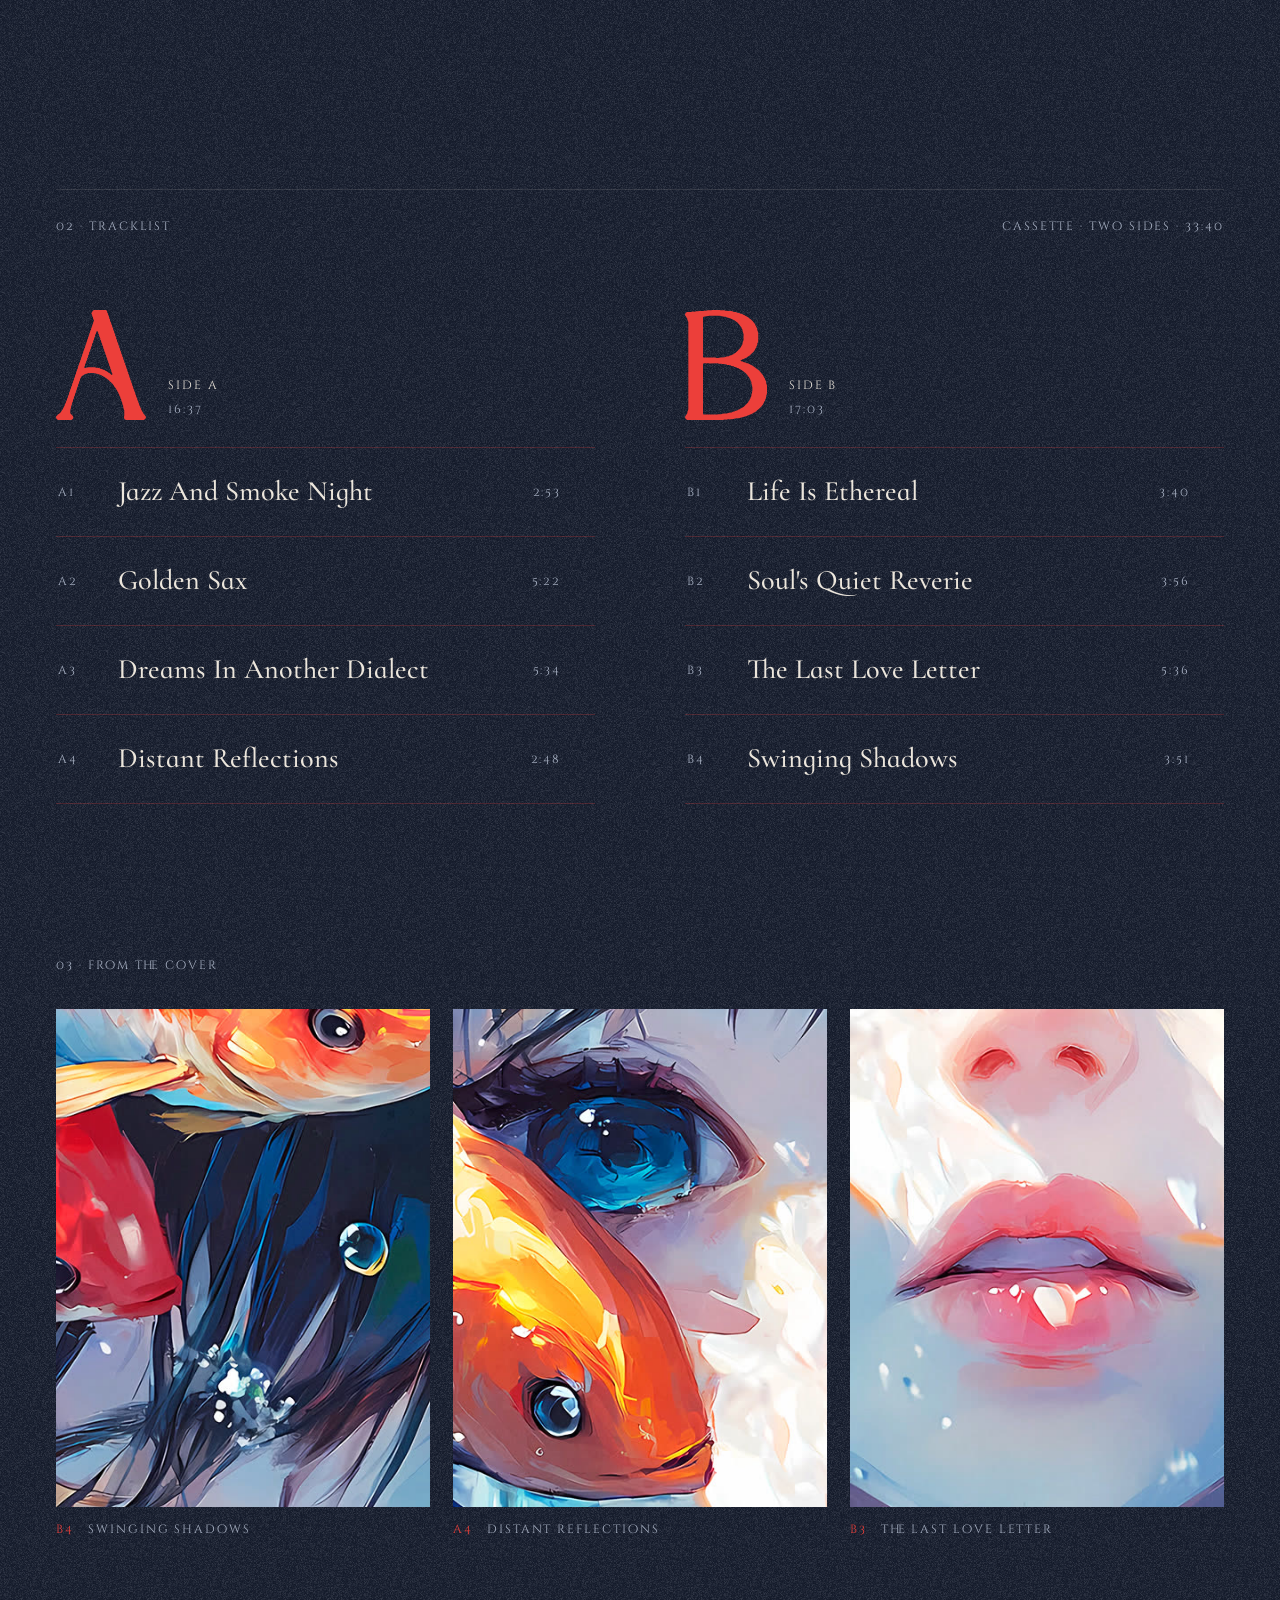
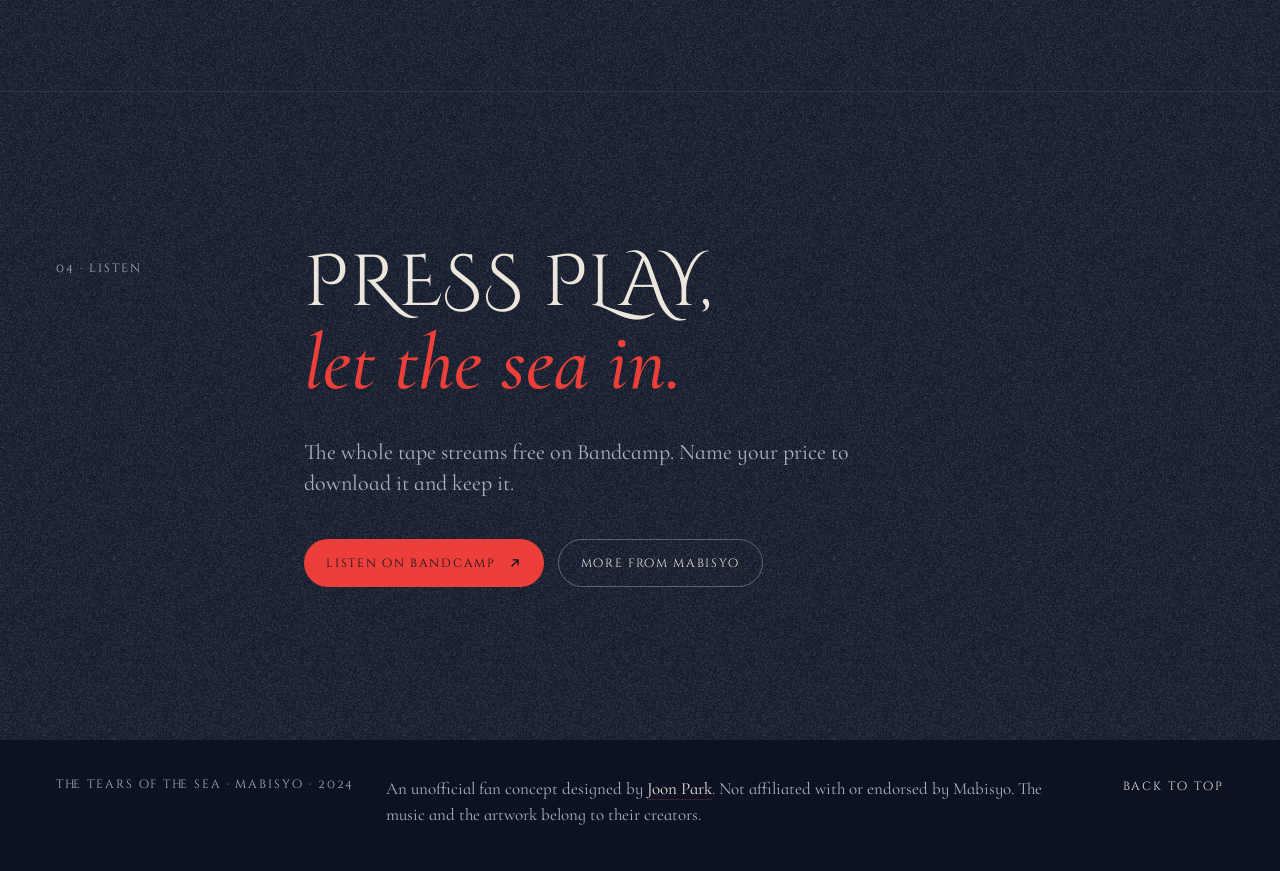
==== commit e63a8d68: "Absolute og:image and og:url for link previews Co-Authored-By: Claude Opus 5.5 <noreply@anthropic.co" ====
--- a/index.html
+++ b/index.html
@@ -9,7 +9,8 @@
 <meta property="og:title" content="The Tears of the Sea · Mabisyo (unofficial concept)">
 <meta property="og:description" content="The cover art of Mabisyo's beat tape, brought to life as a seamless underwater loop. An experiment by Joon Park.">
 <meta property="og:type" content="website">
-<meta property="og:image" content="assets/poster-wide.jpg">
+<meta property="og:url" content="https://tears-of-the-sea.vercel.app/">
+<meta property="og:image" content="https://tears-of-the-sea.vercel.app/assets/poster-wide.jpg">
 <meta name="twitter:card" content="summary_large_image">
 <link rel="icon" href="data:image/svg+xml,%3Csvg xmlns='http://www.w3.org/2000/svg' viewBox='0 0 16 16'%3E%3Ccircle cx='8' cy='8' r='6' fill='%23ec3f3a'/%3E%3C/svg%3E">
 <link rel="preconnect" href="https://fonts.googleapis.com">
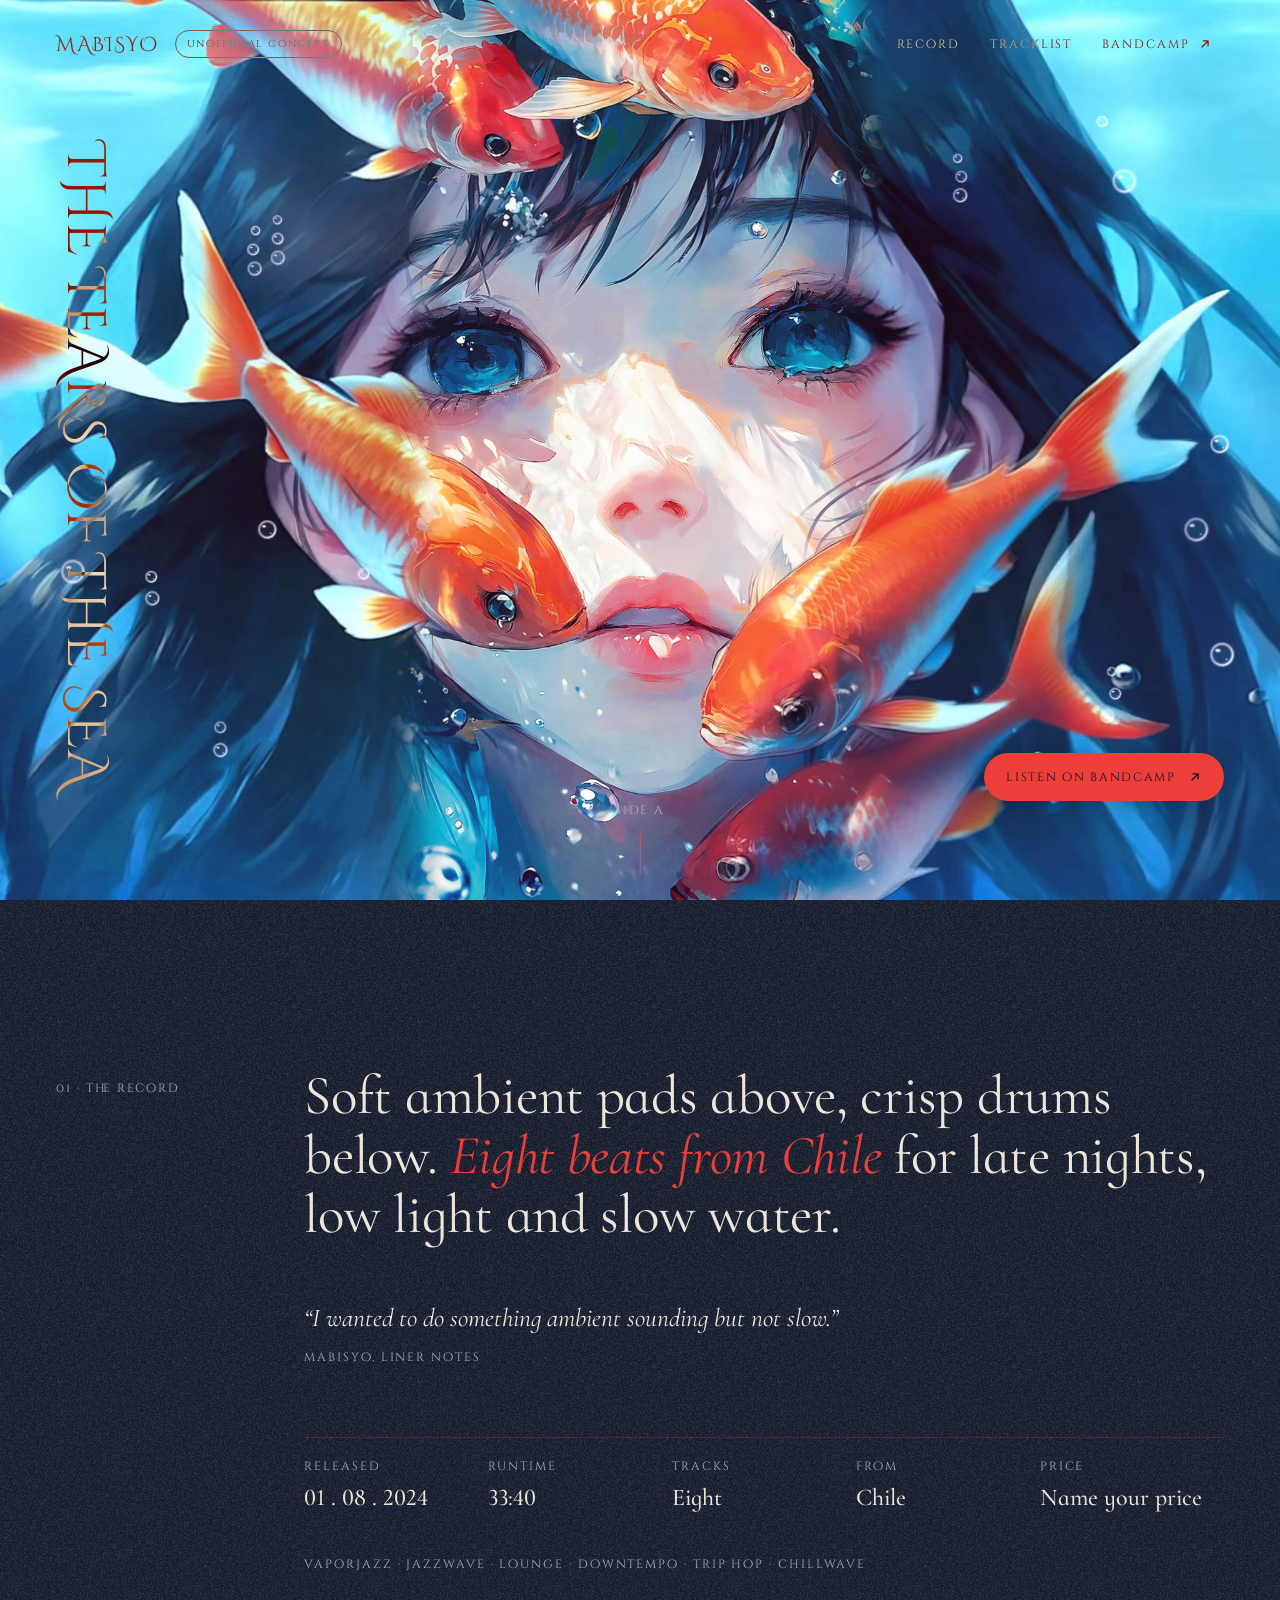
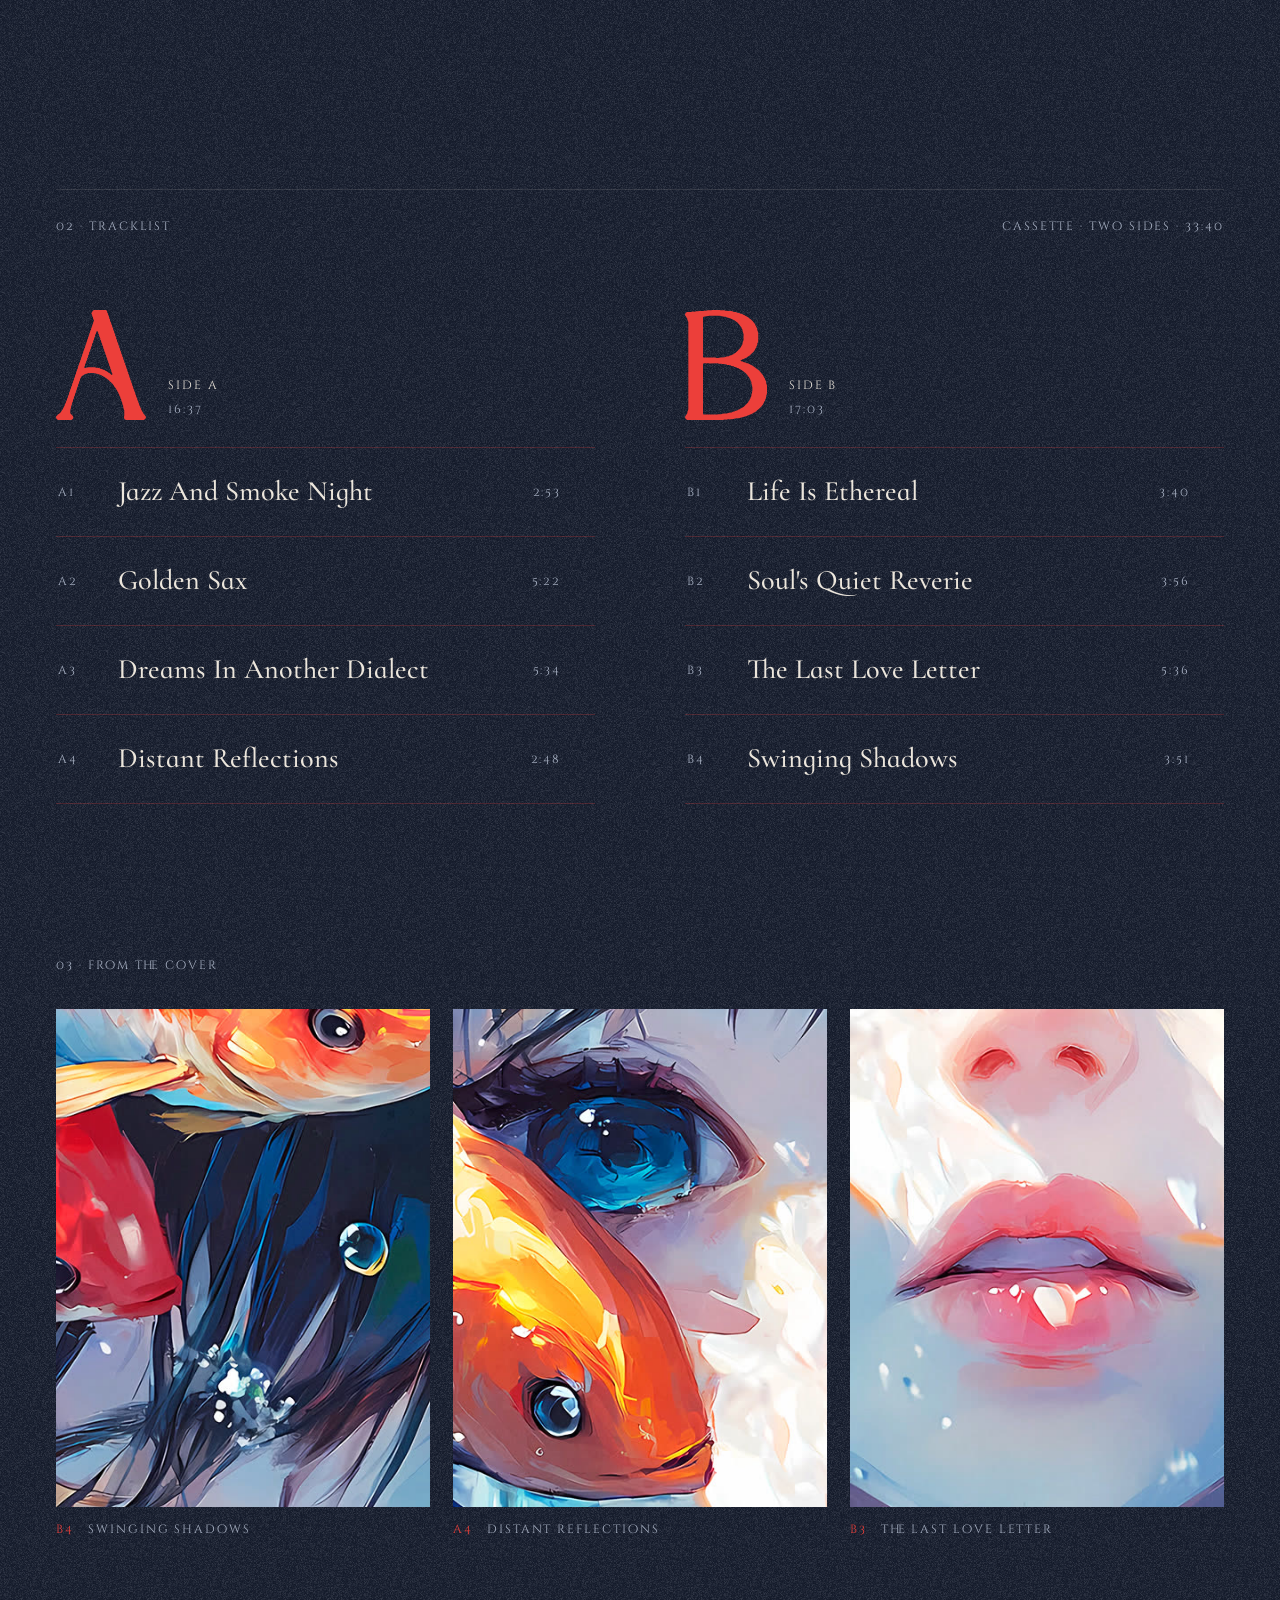
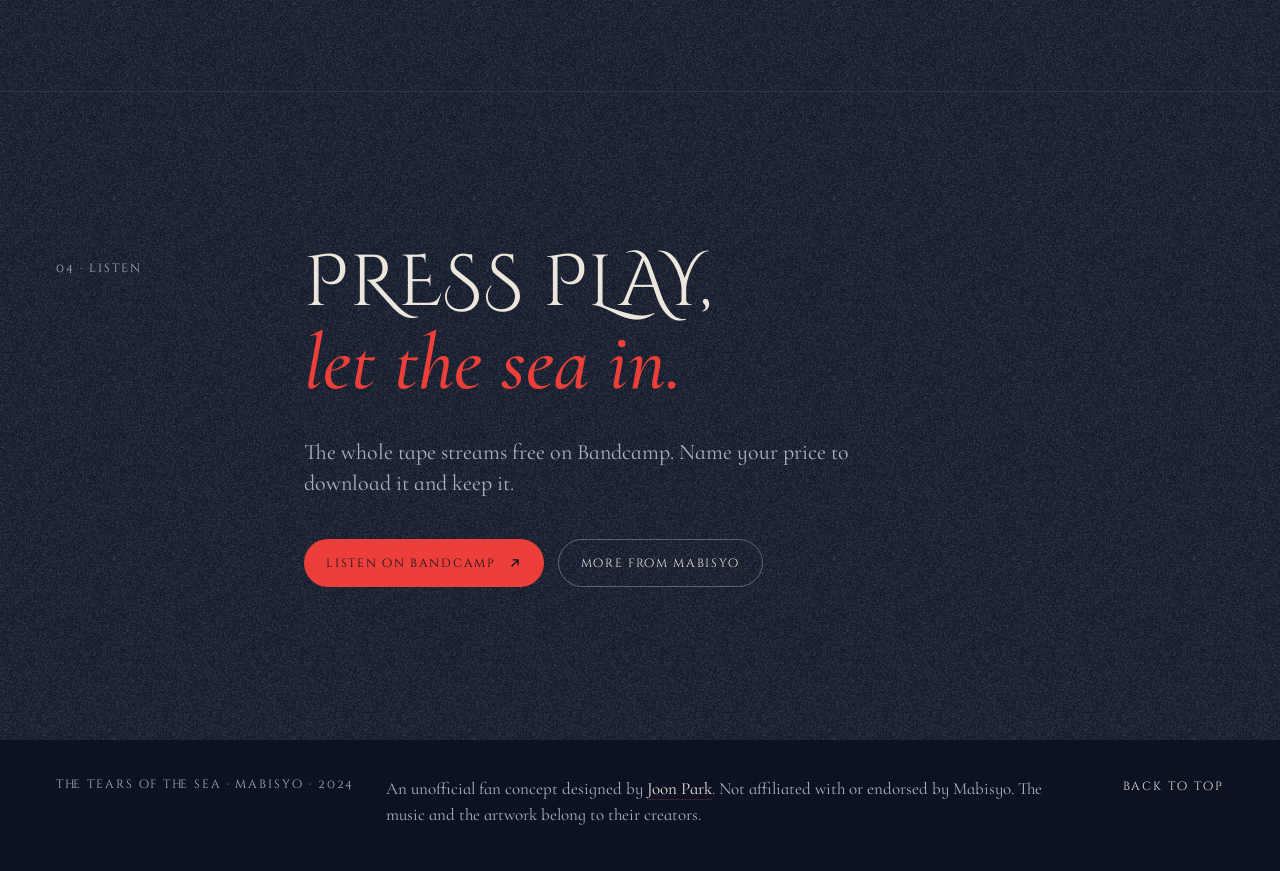
==== commit e563821f: "Version the hero asset URLs so cached visitors get the colour-matched video Co-Authored-By: Claude O" ====
--- a/index.html
+++ b/index.html
@@ -10,7 +10,7 @@
 <meta property="og:description" content="The cover art of Mabisyo's beat tape, brought to life as a seamless underwater loop. An experiment by Joon Park.">
 <meta property="og:type" content="website">
 <meta property="og:url" content="https://tears-of-the-sea.vercel.app/">
-<meta property="og:image" content="https://tears-of-the-sea.vercel.app/assets/poster-wide.jpg">
+<meta property="og:image" content="https://tears-of-the-sea.vercel.app/assets/poster-wide.jpg?v=2">
 <meta name="twitter:card" content="summary_large_image">
 <link rel="icon" href="data:image/svg+xml,%3Csvg xmlns='http://www.w3.org/2000/svg' viewBox='0 0 16 16'%3E%3Ccircle cx='8' cy='8' r='6' fill='%23ec3f3a'/%3E%3C/svg%3E">
 <link rel="preconnect" href="https://fonts.googleapis.com">
@@ -177,8 +177,8 @@
 </div>
 <div class="hero-window">
 <picture>
-<source media="(max-aspect-ratio: 1/1)" srcset="assets/poster-tall.jpg">
-<img class="hero-media" src="assets/poster-wide.jpg" alt="Album art: a girl underwater, eyes open, surrounded by orange and red koi and rising bubbles">
+<source media="(max-aspect-ratio: 1/1)" srcset="assets/poster-tall.jpg?v=2">
+<img class="hero-media" src="assets/poster-wide.jpg?v=2" alt="Album art: a girl underwater, eyes open, surrounded by orange and red koi and rising bubbles">
 </picture>
 <video class="hero-media hero-video" id="heroVideo" autoplay muted loop playsinline preload="auto" aria-hidden="true"></video>
 </div>
@@ -299,8 +299,8 @@
   // One master video. The tall cut is a straight crop of the wide one, so every ratio shows the same scene.
   // The hero's own shape picks the cut; AV1 where the browser decodes it, H.264 everywhere else.
   var VIDEO = {
-    wide: { av1: 'assets/hero-wide.av1.mp4', h264: 'assets/hero-wide.h264.mp4', codec: 'av01.0.12M.08', poster: 'assets/poster-wide.jpg' },
-    tall: { av1: 'assets/hero-tall.av1.mp4', h264: 'assets/hero-tall.h264.mp4', codec: 'av01.0.08M.08', poster: 'assets/poster-tall.jpg' }
+    wide: { av1: 'assets/hero-wide.av1.mp4?v=2', h264: 'assets/hero-wide.h264.mp4?v=2', codec: 'av01.0.12M.08', poster: 'assets/poster-wide.jpg?v=2' },
+    tall: { av1: 'assets/hero-tall.av1.mp4?v=2', h264: 'assets/hero-tall.h264.mp4?v=2', codec: 'av01.0.08M.08', poster: 'assets/poster-tall.jpg?v=2' }
   };
   var reduce = !!(window.matchMedia && matchMedia('(prefers-reduced-motion: reduce)').matches);
   var hero = document.getElementById('hero');
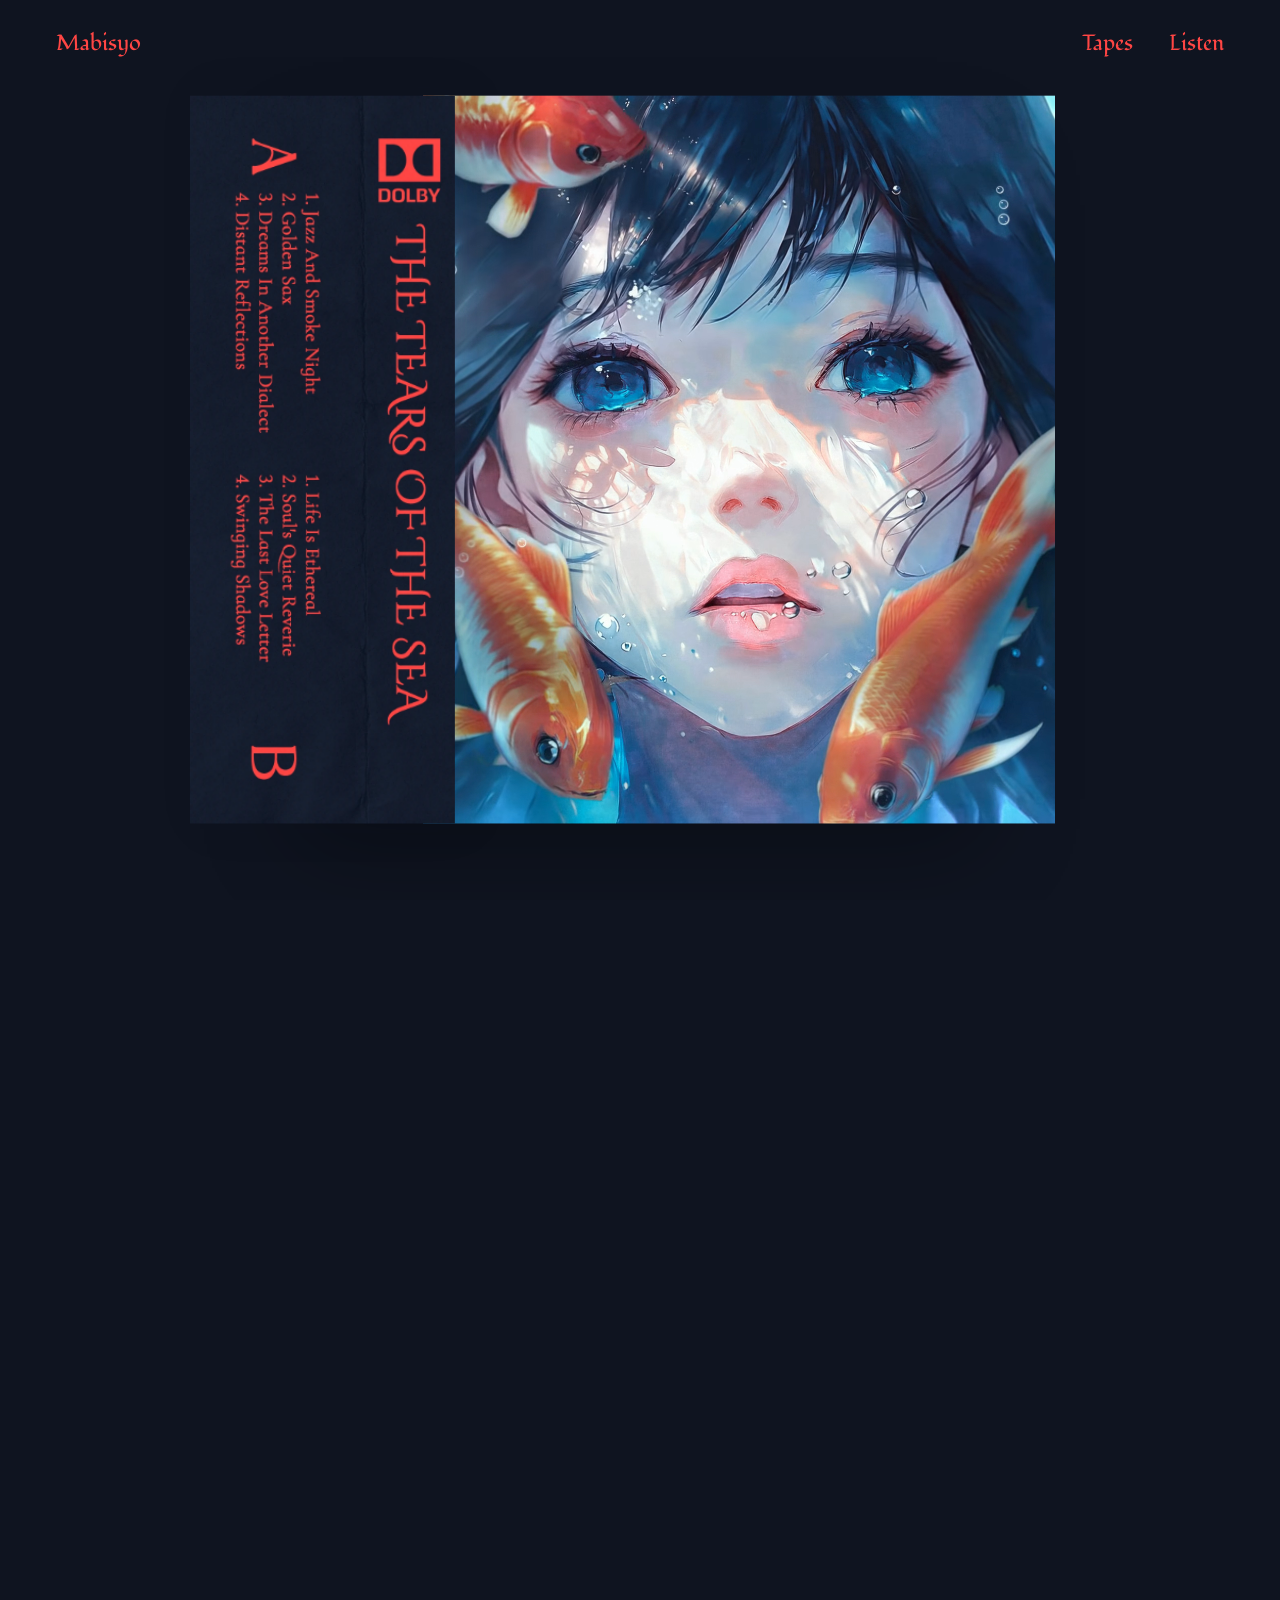
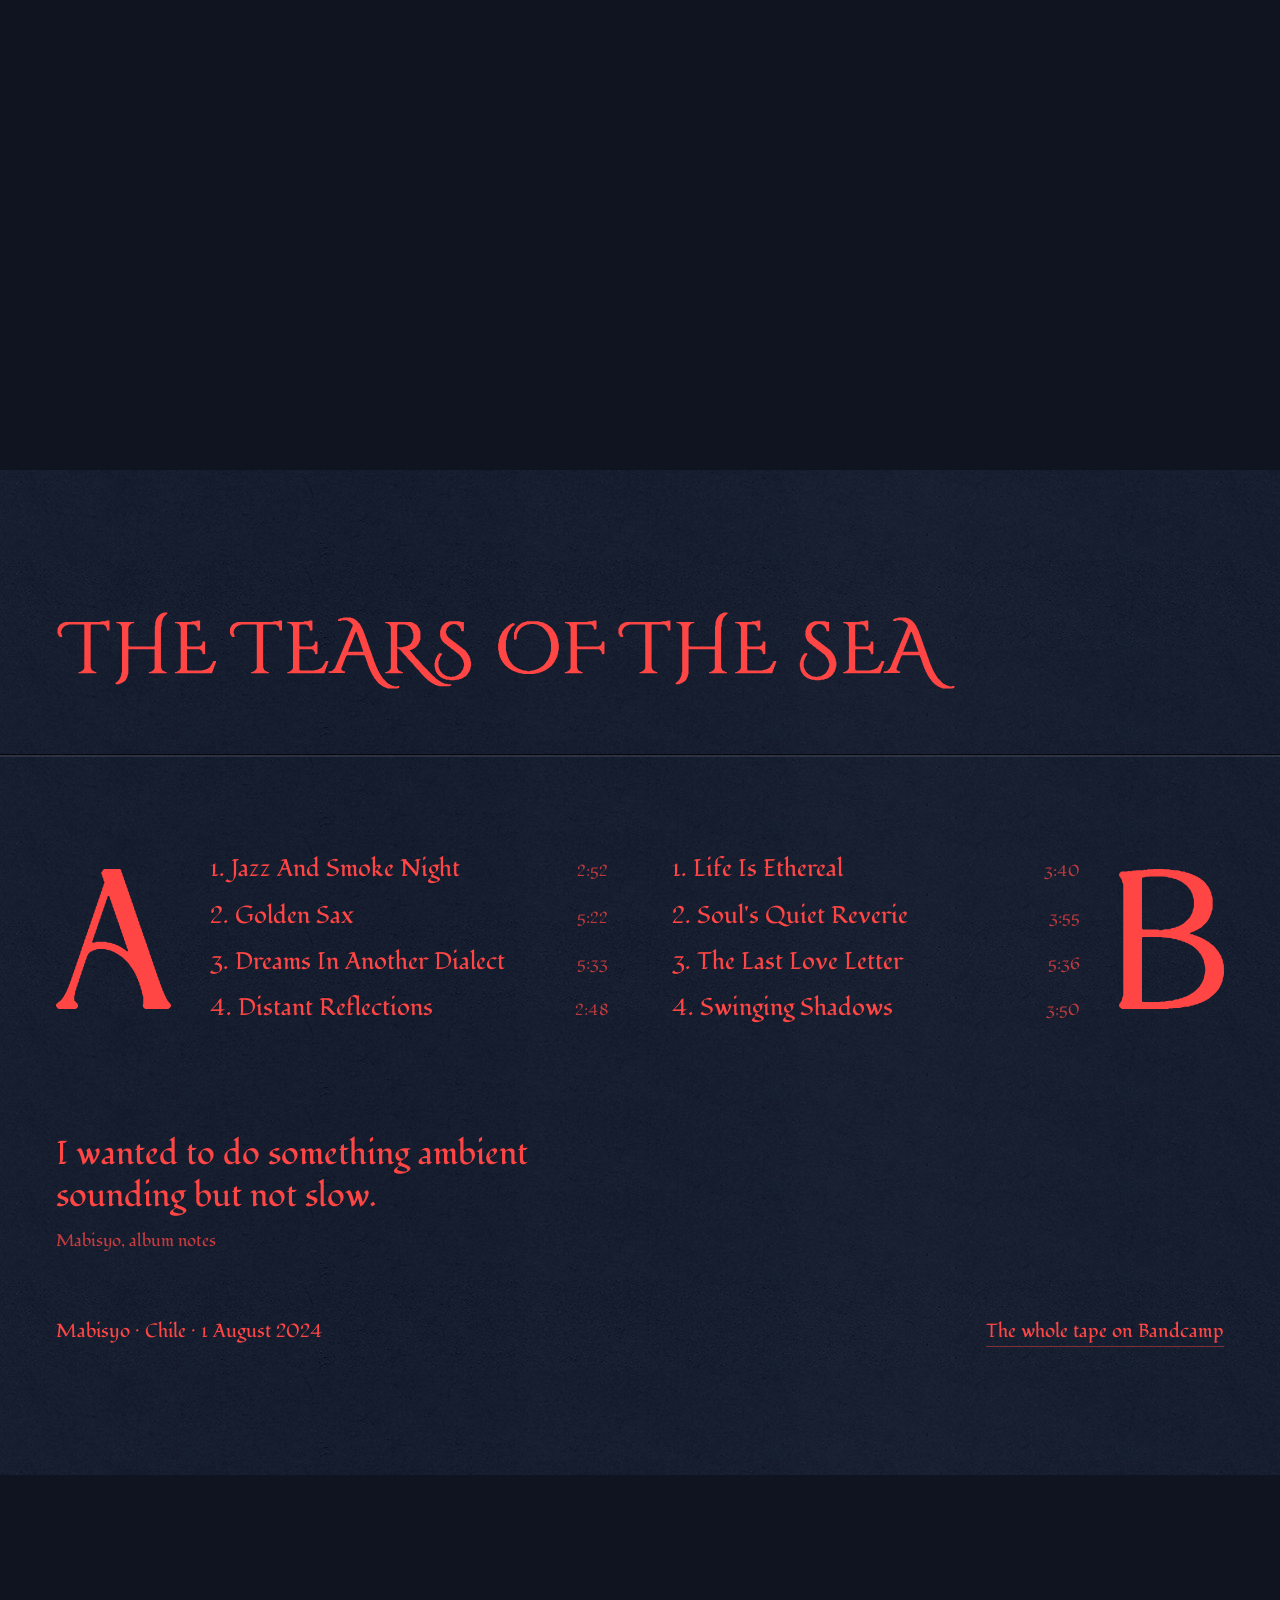
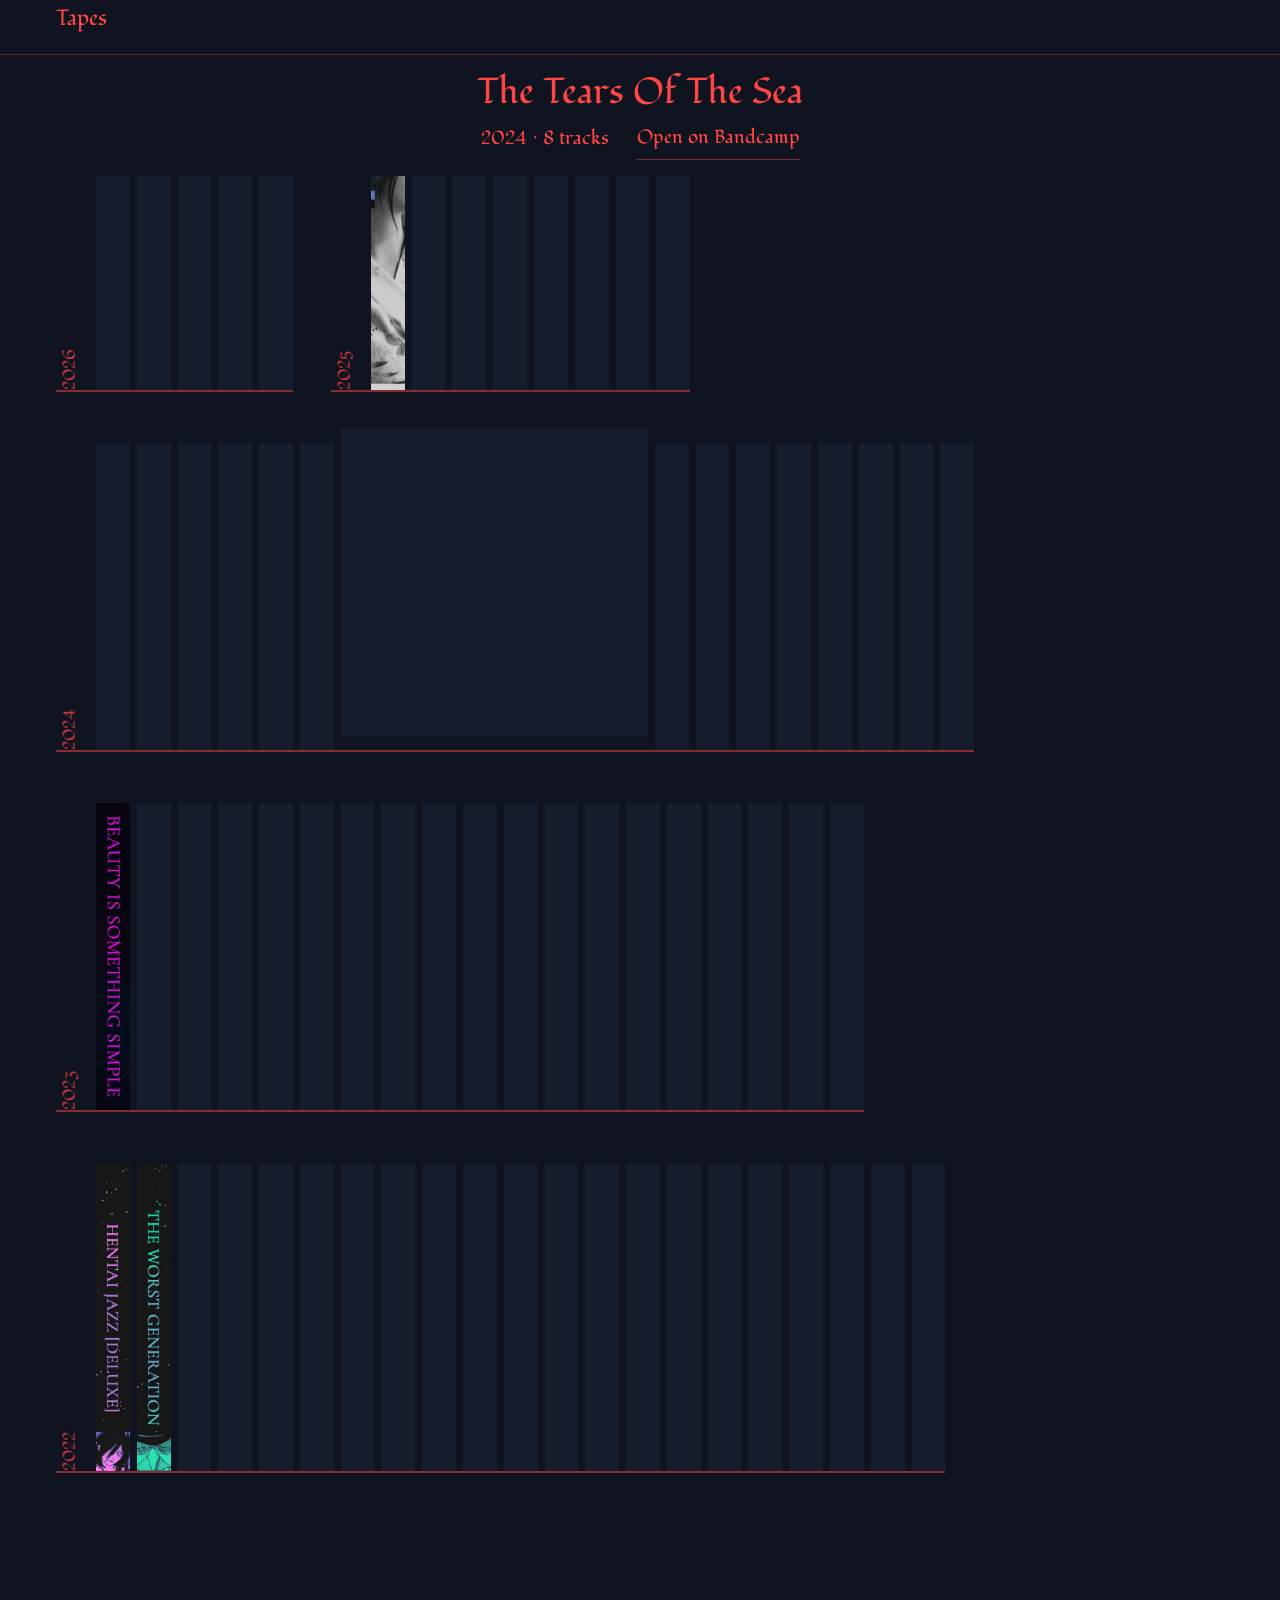
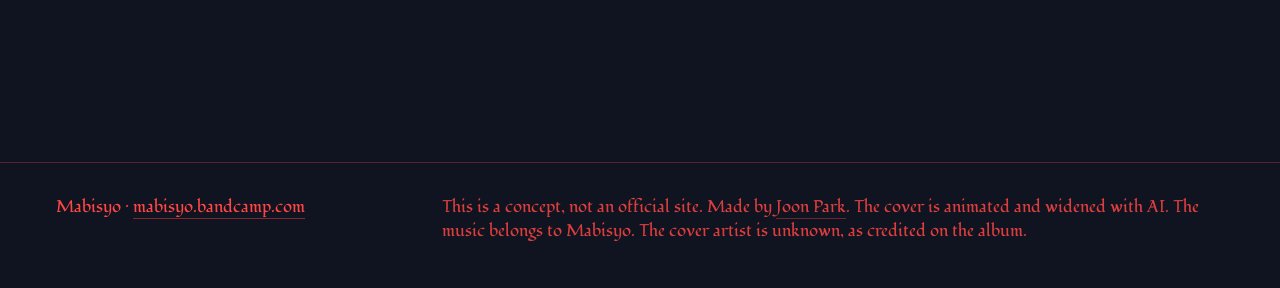
==== commit 92294ae6: "Artist site: the insert opens into the painting, tracklist card, shelf of 68 tapes Direction A from " ====
--- a/index.html
+++ b/index.html
@@ -3,355 +3,101 @@
 <head>
 <meta charset="utf-8">
 <meta name="viewport" content="width=device-width,initial-scale=1">
-<title>The Tears of the Sea · Mabisyo (unofficial concept)</title>
-<meta name="description" content="An unofficial concept site for Mabisyo's beat tape The Tears of the Sea, with the cover art brought to life as a seamless underwater loop. Designed by Joon Park.">
-<meta name="theme-color" content="#0c1222">
-<meta property="og:title" content="The Tears of the Sea · Mabisyo (unofficial concept)">
-<meta property="og:description" content="The cover art of Mabisyo's beat tape, brought to life as a seamless underwater loop. An experiment by Joon Park.">
+<title>Mabisyo</title>
+<meta name="description" content="Mabisyo. Beat tapes from Chile. The Tears of the Sea and every other tape, each linked to Bandcamp.">
+<meta name="theme-color" content="#0F1420">
+<meta property="og:title" content="Mabisyo">
+<meta property="og:description" content="Beat tapes from Chile. The Tears of the Sea and every other tape.">
 <meta property="og:type" content="website">
-<meta property="og:url" content="https://tears-of-the-sea.vercel.app/">
-<meta property="og:image" content="https://tears-of-the-sea.vercel.app/assets/poster-wide.jpg?v=2">
+<meta property="og:image" content="https://tears-of-the-sea.vercel.app/assets/og.jpg">
 <meta name="twitter:card" content="summary_large_image">
-<link rel="icon" href="data:image/svg+xml,%3Csvg xmlns='http://www.w3.org/2000/svg' viewBox='0 0 16 16'%3E%3Ccircle cx='8' cy='8' r='6' fill='%23ec3f3a'/%3E%3C/svg%3E">
+<link rel="icon" href="data:image/svg+xml,%3Csvg xmlns='http://www.w3.org/2000/svg' viewBox='0 0 16 16'%3E%3Crect width='16' height='16' fill='%23161E2E'/%3E%3Ccircle cx='8' cy='8' r='4' fill='%23FF4644'/%3E%3C/svg%3E">
 <link rel="preconnect" href="https://fonts.googleapis.com">
 <link rel="preconnect" href="https://fonts.gstatic.com" crossorigin>
-<link rel="stylesheet" href="https://fonts.googleapis.com/css2?family=Cinzel+Decorative:wght@400;700&amp;family=Cormorant+Infant:ital,wght@0,400;0,500;0,600;1,400;1,500&amp;display=swap">
-<style>
-html{scroll-behavior:smooth}
-body{margin:0;background:#0c1222}
-a{color:inherit;text-decoration:none}
-a:hover{color:inherit}
-
-.page{--display:'Cinzel Decorative',Georgia,serif;--text:'Cormorant Infant',Georgia,serif;--ink:#151c2d;--deep:#0c1222;--foam:#ece6dc;--mist:#a9b2c4;--line:rgba(236,63,58,.24);--line-soft:rgba(236,230,220,.12);--ease:cubic-bezier(.2,.7,.2,1);--gut:clamp(20px,4.4vw,64px);width:100%;background:var(--ink);color:var(--foam);font-family:var(--text);font-weight:400;-webkit-font-smoothing:antialiased;overflow-x:hidden}
-:where(.page p,.page h1,.page h2,.page ol,.page dl,.page dd,.page figure,.page blockquote){margin:0}
-.cap{font-family:var(--display);font-weight:400;font-size:12px;letter-spacing:.16em;text-transform:lowercase;font-variant-numeric:lining-nums}
-.dim{color:var(--mist)}
-.page a:focus-visible{outline:2px solid var(--accent);outline-offset:4px;border-radius:2px}
-.ico{width:14px;height:14px;fill:none;stroke:currentColor;stroke-width:1.5;stroke-linecap:round;stroke-linejoin:round;flex:none}
-.grain{position:relative;isolation:isolate}
-.grain::after{content:"";position:absolute;inset:0;background-image:url(assets/grain.png);background-size:180px 180px;pointer-events:none;z-index:-1}
-.wrap{max-width:1240px;margin:0 auto;padding:0 var(--gut)}
-
-/* hero */
-.hero{position:relative;width:100%;height:100vh;height:100svh;min-height:560px;max-height:1300px;background:var(--deep);overflow:hidden;isolation:isolate}
-.hero-grid{position:absolute;inset:0;display:grid;grid-template-columns:minmax(0,1fr) minmax(0,1fr)}
-.hero-window{position:absolute;inset:0;z-index:0}
-.hero-media{position:absolute;inset:0;width:100%;height:100%;object-fit:cover;object-position:50% 40%;display:block}
-.hero-title-cell{display:flex;justify-content:flex-start;align-items:center;padding:96px 0 64px var(--gut);z-index:2}
-.hero-title{writing-mode:vertical-rl;font-family:var(--display);font-weight:400;text-transform:uppercase;font-size:min(4.2vw,60px,calc((min(100svh,1300px) - 170px) / 13));line-height:1;letter-spacing:.02em;color:#f4efe7;white-space:nowrap;text-shadow:0 0 16px rgba(12,18,34,.5),0 0 2px rgba(12,18,34,.55);animation:tide-in 1.8s var(--ease) .15s both}
-.hero-side{display:flex;flex-direction:column;justify-content:flex-end;align-items:flex-end;text-align:right;gap:20px;padding:96px var(--gut) clamp(72px,11vh,112px) 0;text-shadow:0 0 14px rgba(12,18,34,.6),0 0 34px rgba(12,18,34,.45),0 1px 2px rgba(12,18,34,.55);z-index:2;animation:fade-in 1.6s ease .5s both}
-.hero-artist{font-family:var(--display);font-weight:400;text-transform:uppercase;font-size:30px;letter-spacing:.04em;line-height:1}
-.hero-blurb{font-style:italic;font-size:23px;line-height:1.3;color:var(--mist);max-width:15em}
-.hero-facts{display:flex;flex-wrap:wrap;justify-content:flex-end;gap:6px 18px;color:var(--mist)}
-.hero-side .btn{align-self:flex-end;text-shadow:none;box-shadow:0 8px 28px rgba(12,18,34,.28)}
-.hero-side > .cap,.hero-artist,.hero-blurb,.hero-facts{display:none}
-.btn{display:inline-flex;align-items:center;gap:12px;min-height:48px;padding:0 22px;border-radius:999px;font-family:var(--display);font-weight:400;font-size:12px;letter-spacing:.14em;text-transform:lowercase;transition:transform .35s var(--ease),background-color .35s ease,color .35s ease,border-color .35s ease;align-self:flex-start;box-sizing:border-box}
-.btn-solid{background:var(--accent);color:var(--deep)}
-.btn-solid:hover{color:var(--deep);transform:translateY(-2px)}
-.btn-ghost{border:1px solid rgba(236,230,220,.32);color:var(--foam)}
-.btn-ghost:hover{border-color:var(--accent);color:var(--foam);transform:translateY(-2px)}
-
-.topbar{position:absolute;top:0;left:0;right:0;text-shadow:0 0 12px rgba(12,18,34,.6),0 1px 2px rgba(12,18,34,.5);display:flex;justify-content:space-between;align-items:center;padding:22px var(--gut);z-index:3}
-.brand{display:flex;align-items:center;gap:16px}
-.wordmark{font-family:var(--display);font-weight:400;text-transform:uppercase;font-size:20px;letter-spacing:.06em;min-height:44px;display:inline-flex;align-items:center}
-.tag{border:1px solid rgba(236,230,220,.28);border-radius:999px;padding:6px 11px;font-size:10px;color:var(--mist)}
-.nav{display:flex;gap:6px}
-.nav a{display:inline-flex;align-items:center;gap:8px;min-height:44px;padding:0 12px;color:var(--foam);transition:color .3s ease}
-.nav a:hover{color:var(--accent)}
-
-.cue{position:absolute;left:50%;bottom:26px;transform:translateX(-50%);z-index:3;display:flex;flex-direction:column;align-items:center;gap:12px;min-width:44px;padding-top:8px;color:var(--mist)}
-.cue-line{width:1px;height:44px;background:rgba(236,230,220,.18);overflow:hidden;position:relative}
-.cue-line::after{content:"";position:absolute;left:0;top:0;width:1px;height:16px;background:var(--accent);animation:drip 2.6s var(--ease) infinite}
-
-
-@keyframes tide-in{from{opacity:0;transform:translateY(-18px)}to{opacity:1;transform:none}}
-@keyframes fade-in{from{opacity:0}to{opacity:1}}
-@keyframes drip{0%{transform:translateY(-16px)}100%{transform:translateY(44px)}}
-
-/* record */
-.about{padding:clamp(96px,13vw,176px) 0 clamp(88px,11vw,150px)}
-.about-grid{display:grid;grid-template-columns:200px minmax(0,1fr);gap:48px}
-.label{color:var(--mist);padding-top:14px}
-.statement{font-size:clamp(34px,4.3vw,60px);line-height:1.08;font-weight:400;letter-spacing:-.005em;max-width:19em}
-.statement em{color:var(--accent);font-style:italic}
-.quote{margin-top:56px;display:flex;flex-direction:column;gap:14px}
-.quote blockquote{font-style:italic;font-size:clamp(22px,2vw,28px);line-height:1.35;color:var(--foam);max-width:24em}
-.quote figcaption{color:var(--mist)}
-.facts{margin-top:72px;display:grid;grid-template-columns:repeat(5,minmax(0,1fr));border-top:1px solid var(--line)}
-.fact{padding:20px 16px 0 0;display:flex;flex-direction:column;gap:10px}
-.fact dt{color:var(--mist)}
-.fact dd{font-size:24px;line-height:1.15;font-weight:500}
-.genres{margin-top:40px;color:var(--mist);line-height:2}
-
-/* tracklist */
-.tracks{padding:clamp(40px,6vw,72px) 0 clamp(96px,12vw,160px)}
-.tracks-head{display:flex;justify-content:space-between;gap:24px;flex-wrap:wrap;border-top:1px solid var(--line-soft);padding-top:28px}
-.sides{margin-top:clamp(48px,6vw,88px);display:grid;grid-template-columns:repeat(2,minmax(0,1fr));gap:clamp(48px,7vw,112px)}
-.side-head{display:flex;align-items:flex-end;gap:22px;padding-bottom:26px;transition:opacity 1.1s var(--ease),transform 1.1s var(--ease)}
-.side-letter{display:block;height:clamp(84px,8.6vw,126px);width:auto;fill:var(--accent);fill-rule:evenodd;flex:none}
-.side-meta{display:flex;flex-direction:column;gap:8px;padding-bottom:4px}
-.trk-list{list-style:none;padding:0;border-bottom:1px solid var(--line)}
-.trk{display:grid;grid-template-columns:44px minmax(0,1fr) auto 16px;align-items:center;gap:16px;min-height:44px;padding:22px 2px;border-top:1px solid var(--line);transition:opacity .9s var(--ease),transform .9s var(--ease)}
-.trk-no{color:var(--mist)}
-.trk-title{font-size:clamp(24px,2.2vw,31px);font-weight:500;line-height:1.15;transition:color .35s ease}
-.trk-dur{color:var(--mist)}
-.trk-arrow{color:var(--accent);opacity:0;transform:translateX(-6px);transition:opacity .35s ease,transform .35s var(--ease)}
-.trk:hover .trk-title,.trk:focus-visible .trk-title{color:var(--accent)}
-.trk:hover .trk-arrow,.trk:focus-visible .trk-arrow{opacity:1;transform:none}
-.is-hidden{opacity:0;transform:translateY(18px)}
-
-/* details */
-.details{padding:0 0 clamp(96px,12vw,160px)}
-.tiles{display:grid;grid-template-columns:repeat(3,minmax(0,1fr));gap:clamp(12px,1.8vw,24px);margin-top:36px}
-.tile{display:flex;flex-direction:column;gap:14px}
-.tile-frame{position:relative;aspect-ratio:3/4;overflow:hidden;background:var(--deep)}
-.tile-frame img{position:absolute;width:240.95%;height:auto;max-width:none;transition:transform 1.2s var(--ease);transform-origin:50% 50%}
-.tile:hover .tile-frame img{transform:scale(1.03)}
-.t-koi img{left:-14.29%;top:0}
-.t-eyes img{left:0;top:-100%}
-.t-lips img{left:-76.19%;top:-171.43%}
-.tile figcaption{display:flex;gap:14px;color:var(--mist)}
-.tile figcaption span:first-child{color:var(--accent)}
-
-/* listen */
-.listen{padding:clamp(96px,12vw,168px) 0;border-top:1px solid var(--line-soft)}
-.listen-inner{display:grid;grid-template-columns:200px minmax(0,1fr);gap:48px}
-.listen-title{font-family:var(--display);font-weight:400;text-transform:uppercase;font-size:clamp(40px,5.6vw,84px);line-height:1.05;letter-spacing:.01em}
-.listen-title em{font-family:var(--text);font-style:italic;font-weight:500;text-transform:none;font-size:1.12em;color:var(--accent);display:block;letter-spacing:0}
-.listen-copy{margin-top:32px;font-size:22px;line-height:1.4;color:var(--mist);max-width:28em}
-.listen-actions{margin-top:40px;display:flex;flex-wrap:wrap;gap:14px}
-
-/* footer */
-.foot{background:var(--deep);padding:36px 0 44px}
-.foot-grid{display:grid;grid-template-columns:auto minmax(0,1fr) auto;gap:32px;align-items:start}
-.foot-note{font-size:17px;line-height:1.5;color:var(--mist);max-width:40em}
-.foot-note a{color:var(--foam);border-bottom:1px solid var(--line)}
-.foot-note a:hover{color:var(--accent)}
-.foot-top{display:inline-flex;align-items:center;min-height:44px;margin-top:-12px;color:var(--foam)}
-.foot-top:hover{color:var(--accent)}
-
-@media (min-width:761px){
-.hero-title-cell,.topbar{mix-blend-mode:difference}
-.hero-title{color:#fff;text-shadow:none}
-.topbar{text-shadow:none;color:#fff}
-.topbar .nav a,.topbar .wordmark{color:#fff}
-.topbar .nav a:hover{color:#fff;opacity:.7}
-.topbar .tag{color:#fff;border-color:rgba(255,255,255,.7)}
-}
-@media (max-width:760px){
-.page .hero{min-height:520px;max-height:1000px}
-.page .hero-grid{display:flex;flex-direction:column;justify-content:flex-end}
-.page .hero-media{object-position:50% 38%}
-.page .hero .cue,.page .hero-artist,.page .hero-blurb,.page .hero-facts,.page .hero-side .cap{display:none}
-.page .hero-title-cell{justify-content:flex-start;padding:0 var(--gut) 14px;text-shadow:0 0 16px rgba(12,18,34,.6),0 0 40px rgba(12,18,34,.5)}
-.hero-title{writing-mode:horizontal-tb;white-space:normal;text-wrap:balance;font-size:40px;line-height:1.02;letter-spacing:.02em;animation-name:fade-in}
-.page .hero-side{align-items:flex-start;text-align:left;padding:0 var(--gut) 64px;gap:16px}
-.page .hero-side .btn{align-self:flex-start}
-.brand{flex-direction:column;align-items:flex-start;gap:0}
-.tag{padding:4px 9px}
-.nav .nav-opt{display:none}
-.about-grid,.listen-inner{grid-template-columns:minmax(0,1fr);gap:20px}
-.label{padding-top:0}
-.facts{grid-template-columns:repeat(2,minmax(0,1fr));row-gap:24px}
-.sides{grid-template-columns:minmax(0,1fr)}
-.tiles{grid-template-columns:none;grid-auto-flow:column;grid-auto-columns:78%;overflow-x:auto;scroll-snap-type:x mandatory;padding-bottom:8px;margin-right:calc(var(--gut) * -1);padding-right:var(--gut)}
-.tile{scroll-snap-align:start}
-.foot-grid{grid-template-columns:minmax(0,1fr);gap:16px}
-.foot-top{margin-top:0}
-}
-@media (prefers-reduced-motion:reduce){
-html{scroll-behavior:auto}
-.hero-video{display:none}
-.page *,.page *::after{animation:none !important;transition:none !important}
-.is-hidden{opacity:1;transform:none}
-}
-</style>
+<link rel="stylesheet" href="https://fonts.googleapis.com/css2?family=Fondamento&display=swap">
+<link rel="stylesheet" href="css/site.css?v=1">
 </head>
 <body>
-<div class="page" id="top" style="--accent: #ec3f3a;">
+<a class="skip" href="#tape">Skip to the tracklist</a>
 
-<header class="hero" id="hero">
-<div class="hero-grid">
-<div class="hero-title-cell">
-<h1 class="hero-title">The Tears of the Sea</h1>
-</div>
-<div class="hero-window">
-<picture>
-<source media="(max-aspect-ratio: 1/1)" srcset="assets/poster-tall.jpg?v=2">
-<img class="hero-media" src="assets/poster-wide.jpg?v=2" alt="Album art: a girl underwater, eyes open, surrounded by orange and red koi and rising bubbles">
-</picture>
-<video class="hero-media hero-video" id="heroVideo" autoplay muted loop playsinline preload="auto" aria-hidden="true"></video>
-</div>
-<div class="hero-side">
-<p class="cap dim">Beat tape · 2024</p>
-<p class="hero-artist">Mabisyo</p>
-<p class="hero-blurb">Eight tracks of smoke, sax and slow water.</p>
-<div class="hero-facts cap"><span>8 tracks</span><span>33:40</span><span>Name your price</span></div>
-<a class="btn btn-solid" href="https://mabisyo.bandcamp.com/album/the-tears-of-the-sea" target="_blank" rel="noopener">Listen on Bandcamp<svg class="ico" viewBox="0 0 16 16" aria-hidden="true"><path d="M4.5 11.5l7-7M6 4.5h5.5V10"></path></svg></a>
-</div>
-</div>
-<div class="topbar">
-<div class="brand">
-<a class="wordmark" href="#top">Mabisyo</a>
-<span class="cap tag">Unofficial concept</span>
-</div>
-<nav class="nav cap" aria-label="Sections">
-<a class="nav-opt" href="#about">Record</a>
-<a class="nav-opt" href="#tracklist">Tracklist</a>
-<a href="https://mabisyo.bandcamp.com/album/the-tears-of-the-sea" target="_blank" rel="noopener">Bandcamp<svg class="ico" viewBox="0 0 16 16" aria-hidden="true"><path d="M4.5 11.5l7-7M6 4.5h5.5V10"></path></svg></a>
-</nav>
-</div>
-<a class="cue cap" href="#tracklist"><span>Side A</span><span class="cue-line"></span></a>
+<header class="nav">
+  <a class="nav-name" href="#top">Mabisyo</a>
+  <nav aria-label="Site">
+    <a href="#shelf">Tapes</a>
+    <a href="https://mabisyo.bandcamp.com/album/the-tears-of-the-sea" target="_blank" rel="noopener">Listen</a>
+  </nav>
 </header>
 
-<section class="about grain" id="about">
-<div class="wrap about-grid">
-<p class="cap label">01 · The record</p>
-<div>
-<p class="statement">Soft ambient pads above, crisp drums below. <em>Eight beats from Chile</em> for late nights, low light and slow water.</p>
-<figure class="quote">
-<blockquote>“I wanted to do something ambient sounding but not slow.”</blockquote>
-<figcaption class="cap">Mabisyo, liner notes</figcaption>
-</figure>
-<dl class="facts">
-<div class="fact"><dt class="cap">Released</dt><dd>01 . 08 . 2024</dd></div>
-<div class="fact"><dt class="cap">Runtime</dt><dd>33:40</dd></div>
-<div class="fact"><dt class="cap">Tracks</dt><dd>Eight</dd></div>
-<div class="fact"><dt class="cap">From</dt><dd>Chile</dd></div>
-<div class="fact"><dt class="cap">Price</dt><dd>Name your price</dd></div>
-</dl>
-<p class="cap genres">Vaporjazz · Jazzwave · Lounge · Downtempo · Trip hop · Chillwave</p>
-</div>
-</div>
+<main>
+<section class="opening" id="top" aria-label="The Tears of the Sea, cassette cover">
+  <div class="stage">
+    <div class="plate" aria-hidden="true"></div>
+    <div class="win" aria-hidden="true">
+      <img class="win-still" src="assets/poster-wide.jpg?v=3" alt="">
+      <video class="win-video" muted loop playsinline preload="auto"></video>
+    </div>
+    <img class="card" src="assets/card.webp" width="656" height="1800" alt="Cassette insert for The Tears of the Sea: the title on the spine, side A and side B track names">
+    <p class="cue" aria-hidden="true">scroll to open</p>
+  </div>
+  <!-- shown when motion is off or scripts do not run: the printed cover, then the painting, both still -->
+  <div class="stills">
+    <img class="still-cover" src="assets/cover.webp" width="1200" height="1200" alt="The Tears of the Sea cassette cover: a girl underwater with blue eyes, orange koi around her face, beside a navy card with the tracklist in red">
+    <picture>
+      <source media="(max-aspect-ratio: 4/5)" srcset="assets/poster-tall.jpg?v=3">
+      <img class="still-art" src="assets/poster-wide.jpg?v=3" alt="The painting from the cover, widened: the girl underwater with koi swimming around her">
+    </picture>
+  </div>
 </section>
 
-<section class="tracks grain" id="tracklist">
-<div class="wrap">
-<div class="tracks-head">
-<p class="cap dim">02 · Tracklist</p>
-<p class="cap dim">Cassette · Two sides · 33:40</p>
-</div>
-<div class="sides">
-<div class="side" id="side-a">
-<div class="side-head">
-<svg class="side-letter" viewBox="0 0 89.62 109.62" aria-hidden="true"><path d="M37.62 0.00 L36.25 1.25 L36.00 1.88 L35.25 2.88 L35.25 3.62 L35.88 4.50 L36.12 6.12 L36.88 7.38 L37.00 8.75 L37.75 10.12 L37.75 10.88 L37.12 11.88 L36.88 13.75 L36.12 14.88 L35.88 16.75 L35.12 17.88 L34.88 19.75 L34.12 20.75 L33.88 22.50 L33.12 23.75 L32.88 25.50 L32.00 27.12 L31.88 28.50 L31.12 29.62 L30.88 31.25 L30.25 32.25 L29.88 34.25 L29.25 35.25 L28.88 37.25 L28.00 39.00 L27.88 40.12 L27.12 41.25 L26.88 43.00 L26.12 44.25 L25.88 46.00 L25.00 47.62 L24.88 49.00 L24.12 50.25 L23.88 51.75 L23.12 52.88 L23.00 54.38 L22.12 55.88 L21.88 57.75 L21.12 58.88 L20.88 60.50 L20.12 61.75 L19.88 63.50 L19.12 64.75 L18.88 66.50 L18.00 68.12 L17.88 69.50 L17.12 70.62 L16.88 72.25 L16.25 73.25 L15.88 75.25 L15.00 77.00 L14.88 78.25 L14.12 79.50 L13.88 81.00 L13.12 82.25 L12.88 84.00 L12.00 85.62 L11.88 87.00 L11.12 88.12 L10.88 89.75 L10.12 90.75 L9.88 92.12 L9.12 93.38 L8.88 94.62 L8.38 95.25 L7.88 96.62 L7.38 97.25 L6.75 98.75 L6.12 99.50 L5.88 100.25 L5.12 101.00 L4.75 101.88 L3.25 103.38 L2.25 103.88 L0.12 106.00 L0.00 106.25 L0.12 107.75 L1.50 109.25 L2.25 109.62 L15.38 109.62 L16.88 108.25 L17.12 107.62 L17.12 106.25 L16.62 105.38 L14.25 103.00 L14.25 101.00 L14.12 100.88 L14.25 99.62 L14.88 97.62 L15.00 95.75 L15.75 94.25 L16.00 92.38 L16.75 91.25 L17.00 89.38 L17.75 88.25 L18.00 86.38 L18.75 85.25 L19.00 83.38 L19.75 82.25 L20.00 80.38 L20.75 79.12 L21.00 77.38 L21.75 76.12 L22.00 74.38 L22.75 73.12 L23.00 71.50 L23.75 70.38 L24.00 68.62 L24.62 67.75 L25.12 66.50 L26.88 64.88 L28.00 64.38 L28.75 63.75 L30.50 63.50 L31.75 62.88 L32.88 62.62 L37.75 62.62 L40.38 63.50 L42.00 63.62 L43.62 64.50 L44.88 64.75 L45.50 65.25 L47.00 65.88 L47.50 66.38 L48.50 66.75 L49.25 67.50 L51.50 68.88 L56.00 73.25 L57.75 75.50 L58.00 76.12 L59.75 78.25 L60.12 79.25 L60.88 80.12 L61.25 81.25 L61.88 82.00 L62.25 83.25 L62.88 84.00 L63.00 85.00 L63.25 85.50 L63.88 86.25 L64.12 87.75 L64.88 88.88 L65.12 90.62 L65.88 91.88 L66.12 93.88 L66.88 95.12 L67.00 97.00 L68.00 100.00 L68.00 105.50 L67.75 106.12 L67.75 107.62 L68.00 108.25 L69.50 109.62 L87.50 109.62 L88.75 108.62 L89.50 107.62 L89.62 106.38 L88.88 105.25 L87.00 103.12 L86.62 102.12 L86.00 101.38 L85.75 100.50 L85.25 99.88 L84.88 99.12 L84.75 98.38 L84.00 97.12 L83.75 96.00 L83.00 94.88 L82.75 93.38 L82.00 92.12 L81.75 90.75 L81.00 89.50 L80.75 87.88 L80.00 86.75 L79.75 85.12 L79.00 84.00 L78.75 82.25 L78.00 81.00 L77.75 79.50 L77.00 78.25 L76.75 76.50 L76.00 75.25 L75.62 73.25 L75.00 72.25 L74.75 70.75 L74.00 69.50 L73.88 68.12 L73.00 66.50 L72.75 64.75 L72.00 63.50 L71.75 61.88 L71.00 60.75 L70.75 58.88 L69.88 57.38 L69.75 55.88 L69.00 54.75 L68.75 53.12 L68.00 52.00 L67.88 50.62 L67.00 49.00 L66.75 47.25 L66.00 46.00 L65.62 44.25 L65.00 43.25 L64.75 41.50 L64.00 40.25 L63.75 38.50 L63.00 37.38 L62.75 35.75 L62.00 34.50 L61.88 33.12 L61.00 31.50 L60.75 29.75 L60.00 28.62 L59.75 26.88 L59.00 25.75 L58.75 23.88 L58.00 22.75 L57.75 21.00 L57.00 19.88 L56.75 18.12 L56.00 17.00 L55.75 15.12 L55.00 14.00 L54.88 12.62 L54.00 11.12 L53.75 9.50 L53.00 8.25 L52.75 6.50 L52.00 5.25 L51.75 3.50 L51.25 2.88 L50.88 2.00 L50.88 1.12 L50.38 0.38 L49.62 0.00 Z M40.62 21.12 L41.25 21.12 L41.88 21.88 L42.12 23.62 L42.88 24.75 L43.12 26.50 L44.00 28.00 L44.12 29.50 L44.88 30.62 L45.12 32.38 L45.88 33.38 L46.00 34.75 L46.88 36.38 L47.12 38.12 L47.88 39.38 L48.12 41.00 L48.88 42.25 L49.25 44.12 L49.88 45.12 L50.00 46.38 L50.88 48.12 L51.12 49.75 L51.88 50.88 L52.00 52.25 L52.88 53.88 L53.00 55.25 L53.88 56.88 L54.12 58.50 L54.88 59.62 L55.12 61.50 L56.00 63.00 L56.12 64.00 L55.75 64.62 L55.12 64.50 L53.50 63.00 L52.50 62.50 L50.50 61.00 L49.25 60.50 L48.75 60.00 L48.25 59.75 L47.25 59.62 L46.12 58.88 L44.38 58.62 L43.12 57.88 L40.12 57.62 L38.62 57.00 L32.00 57.00 L29.25 57.75 L28.50 57.62 L28.12 57.25 L28.12 56.75 L28.88 55.38 L29.00 54.12 L29.75 52.88 L30.00 51.38 L30.88 49.75 L31.00 48.38 L31.75 47.25 L32.00 45.38 L32.75 44.25 L33.00 42.38 L33.75 41.38 L34.00 39.62 L34.75 38.50 L34.88 37.00 L35.75 35.50 L36.00 33.62 L36.75 32.50 L37.00 30.88 L37.75 29.62 L38.00 27.88 L38.75 26.62 L39.00 24.88 L39.88 23.25 L40.00 21.88 Z"></path></svg>
-<div class="side-meta"><span class="cap">Side A</span><span class="cap dim">16:37</span></div>
-</div>
-<ol class="trk-list" aria-label="Side A">
-<li><a class="trk" style="transition-delay: 260ms;" href="https://mabisyo.bandcamp.com/track/jazz-and-smoke-night" target="_blank" rel="noopener"><span class="cap trk-no">A1</span><span class="trk-title">Jazz And Smoke Night</span><span class="cap trk-dur">2:53</span><svg class="ico trk-arrow" viewBox="0 0 16 16" aria-hidden="true"><path d="M4.5 11.5l7-7M6 4.5h5.5V10"></path></svg></a></li>
-<li><a class="trk" style="transition-delay: 390ms;" href="https://mabisyo.bandcamp.com/track/golden-sax" target="_blank" rel="noopener"><span class="cap trk-no">A2</span><span class="trk-title">Golden Sax</span><span class="cap trk-dur">5:22</span><svg class="ico trk-arrow" viewBox="0 0 16 16" aria-hidden="true"><path d="M4.5 11.5l7-7M6 4.5h5.5V10"></path></svg></a></li>
-<li><a class="trk" style="transition-delay: 520ms;" href="https://mabisyo.bandcamp.com/track/dreams-in-another-dialect" target="_blank" rel="noopener"><span class="cap trk-no">A3</span><span class="trk-title">Dreams In Another Dialect</span><span class="cap trk-dur">5:34</span><svg class="ico trk-arrow" viewBox="0 0 16 16" aria-hidden="true"><path d="M4.5 11.5l7-7M6 4.5h5.5V10"></path></svg></a></li>
-<li><a class="trk" style="transition-delay: 650ms;" href="https://mabisyo.bandcamp.com/track/distant-reflections" target="_blank" rel="noopener"><span class="cap trk-no">A4</span><span class="trk-title">Distant Reflections</span><span class="cap trk-dur">2:48</span><svg class="ico trk-arrow" viewBox="0 0 16 16" aria-hidden="true"><path d="M4.5 11.5l7-7M6 4.5h5.5V10"></path></svg></a></li>
-</ol>
-</div>
-<div class="side" id="side-b">
-<div class="side-head">
-<svg class="side-letter" viewBox="0 0 83.25 111.62" aria-hidden="true"><path d="M62.38 6.25 L61.12 5.75 L60.00 5.00 L59.12 4.88 L58.00 4.12 L56.50 3.88 L54.88 3.00 L53.62 3.00 L52.25 2.25 L51.38 2.00 L49.62 2.00 L48.12 1.38 L46.38 1.00 L43.38 1.00 L42.50 0.75 L41.12 0.75 L39.62 0.25 L35.88 0.25 L35.00 0.00 L27.62 0.00 L26.75 0.25 L23.00 0.25 L21.50 0.75 L20.00 0.62 L19.00 1.00 L14.38 1.00 L13.25 1.25 L11.38 1.25 L9.62 1.75 L7.62 1.62 L6.12 2.00 L1.88 2.00 L0.38 3.38 L0.00 4.62 L0.12 5.38 L1.12 6.75 L1.50 7.62 L2.25 8.50 L2.50 10.25 L3.12 11.50 L3.38 12.50 L3.38 100.62 L2.50 103.12 L2.25 104.88 L1.50 105.88 L1.25 106.50 L0.38 107.38 L0.00 108.75 L0.12 109.38 L0.62 110.25 L2.12 111.50 L2.50 111.62 L38.62 111.62 L40.25 111.12 L41.62 111.25 L43.50 110.88 L48.00 110.88 L52.00 109.88 L55.00 109.75 L56.75 109.00 L58.62 108.88 L60.38 108.00 L62.25 107.75 L63.38 107.00 L64.75 106.75 L65.88 106.00 L67.12 105.75 L67.88 105.12 L69.00 104.75 L69.88 104.00 L70.88 103.62 L74.50 100.75 L77.00 98.25 L79.25 95.50 L79.38 95.00 L80.25 93.62 L80.50 92.75 L81.12 92.00 L81.38 90.62 L82.12 89.50 L82.25 87.25 L82.88 85.75 L83.25 83.38 L83.12 76.62 L82.38 74.38 L82.12 72.12 L81.38 71.00 L81.00 69.38 L80.38 68.62 L80.12 67.88 L79.50 67.12 L79.00 66.00 L78.25 65.25 L76.25 62.50 L74.75 61.00 L72.00 59.00 L71.25 58.25 L70.25 57.75 L69.50 57.12 L69.00 57.00 L68.00 56.12 L66.88 55.75 L65.88 55.00 L65.00 54.88 L64.00 54.12 L62.62 53.88 L61.50 53.12 L59.75 52.88 L58.38 52.12 L56.88 52.00 L56.25 51.50 L56.75 50.88 L58.50 50.00 L59.62 49.75 L60.62 49.00 L61.88 48.62 L64.25 47.00 L65.00 46.75 L69.25 42.62 L70.25 41.50 L70.50 40.88 L71.12 40.12 L71.38 39.25 L72.12 38.25 L72.38 37.12 L73.25 35.50 L73.25 34.25 L74.00 32.62 L74.25 31.38 L74.25 23.25 L73.75 21.50 L73.38 20.88 L73.12 18.75 L72.38 17.50 L72.25 16.62 L71.50 15.62 L71.00 14.25 L69.50 12.50 L69.00 11.62 L66.62 9.25 L65.75 8.75 L64.00 7.25 L62.88 6.75 Z M18.50 54.50 L19.12 54.12 L21.38 54.12 L21.50 54.25 L22.38 54.12 L24.25 54.12 L24.38 54.25 L32.75 54.12 L33.75 54.25 L34.62 54.62 L36.75 54.62 L37.62 54.88 L41.38 55.00 L43.00 55.75 L45.12 55.88 L46.00 56.12 L47.12 56.75 L49.12 57.00 L50.38 57.75 L51.88 58.00 L53.00 58.75 L54.25 59.00 L55.25 59.75 L56.00 60.00 L56.75 60.62 L57.75 61.00 L60.50 63.12 L63.12 65.75 L63.38 66.38 L65.12 68.38 L65.62 69.75 L66.12 70.25 L66.50 71.62 L67.25 72.75 L67.38 74.75 L68.00 76.25 L68.12 77.88 L68.38 78.50 L68.38 81.75 L68.12 82.50 L68.00 84.00 L67.50 85.25 L67.25 87.50 L66.62 88.50 L66.25 89.88 L65.75 90.50 L65.25 91.75 L64.62 92.38 L64.12 93.50 L63.38 94.38 L59.88 97.75 L58.50 98.75 L57.62 99.12 L56.75 99.88 L55.75 100.25 L55.00 100.88 L53.75 101.25 L53.00 101.88 L51.50 102.12 L50.00 103.00 L48.50 103.12 L47.25 103.88 L44.62 104.12 L42.12 105.00 L39.50 105.00 L38.75 105.25 L37.62 105.25 L36.75 105.62 L35.62 105.75 L34.00 105.62 L32.25 106.00 L18.88 106.00 L18.62 105.88 L18.25 105.38 L18.25 55.12 Z M18.75 6.75 L20.25 6.62 L21.25 6.25 L23.75 6.12 L24.50 5.88 L35.62 5.88 L37.00 6.25 L37.75 6.25 L39.62 6.88 L41.38 6.88 L43.50 7.75 L45.25 8.00 L46.62 8.88 L47.50 9.00 L48.25 9.62 L49.62 10.12 L53.12 12.75 L54.50 14.12 L57.12 17.50 L57.50 18.88 L58.25 19.88 L58.50 21.75 L59.38 24.25 L59.38 30.38 L58.50 32.88 L58.25 34.75 L56.25 38.38 L54.75 40.12 L51.00 43.62 L49.62 44.25 L49.12 44.75 L47.75 45.25 L47.00 45.88 L45.50 46.12 L44.38 46.88 L42.12 47.12 L40.00 48.00 L36.25 48.12 L33.62 48.75 L32.12 48.75 L30.88 48.25 L19.00 48.25 L18.75 48.12 L18.25 47.50 L18.25 7.38 Z"></path></svg>
-<div class="side-meta"><span class="cap">Side B</span><span class="cap dim">17:03</span></div>
-</div>
-<ol class="trk-list" aria-label="Side B">
-<li><a class="trk" style="transition-delay: 260ms;" href="https://mabisyo.bandcamp.com/track/life-is-ethereal" target="_blank" rel="noopener"><span class="cap trk-no">B1</span><span class="trk-title">Life Is Ethereal</span><span class="cap trk-dur">3:40</span><svg class="ico trk-arrow" viewBox="0 0 16 16" aria-hidden="true"><path d="M4.5 11.5l7-7M6 4.5h5.5V10"></path></svg></a></li>
-<li><a class="trk" style="transition-delay: 390ms;" href="https://mabisyo.bandcamp.com/track/souls-quiet-reverie" target="_blank" rel="noopener"><span class="cap trk-no">B2</span><span class="trk-title">Soul&#39;s Quiet Reverie</span><span class="cap trk-dur">3:56</span><svg class="ico trk-arrow" viewBox="0 0 16 16" aria-hidden="true"><path d="M4.5 11.5l7-7M6 4.5h5.5V10"></path></svg></a></li>
-<li><a class="trk" style="transition-delay: 520ms;" href="https://mabisyo.bandcamp.com/track/the-last-love-letter" target="_blank" rel="noopener"><span class="cap trk-no">B3</span><span class="trk-title">The Last Love Letter</span><span class="cap trk-dur">5:36</span><svg class="ico trk-arrow" viewBox="0 0 16 16" aria-hidden="true"><path d="M4.5 11.5l7-7M6 4.5h5.5V10"></path></svg></a></li>
-<li><a class="trk" style="transition-delay: 650ms;" href="https://mabisyo.bandcamp.com/track/swinging-shadows" target="_blank" rel="noopener"><span class="cap trk-no">B4</span><span class="trk-title">Swinging Shadows</span><span class="cap trk-dur">3:51</span><svg class="ico trk-arrow" viewBox="0 0 16 16" aria-hidden="true"><path d="M4.5 11.5l7-7M6 4.5h5.5V10"></path></svg></a></li>
-</ol>
-</div>
-</div>
-</div>
+<section class="tape" id="tape" aria-labelledby="tape-title">
+  <div class="tape-in">
+    <h1 id="tape-title" class="tape-title"><img src="assets/title.svg" alt="The Tears of the Sea"></h1>
+    <div class="fold" aria-hidden="true"></div>
+    <div class="sides">
+      <div class="side">
+        <img class="side-letter" src="assets/letter-a.svg" alt="Side A">
+        <ol class="tracks">
+          <li><a href="https://mabisyo.bandcamp.com/track/jazz-and-smoke-night" target="_blank" rel="noopener"><span class="t">1. Jazz And Smoke Night</span><span class="d">2:52</span></a></li>
+          <li><a href="https://mabisyo.bandcamp.com/track/golden-sax" target="_blank" rel="noopener"><span class="t">2. Golden Sax</span><span class="d">5:22</span></a></li>
+          <li><a href="https://mabisyo.bandcamp.com/track/dreams-in-another-dialect" target="_blank" rel="noopener"><span class="t">3. Dreams In Another Dialect</span><span class="d">5:33</span></a></li>
+          <li><a href="https://mabisyo.bandcamp.com/track/distant-reflections" target="_blank" rel="noopener"><span class="t">4. Distant Reflections</span><span class="d">2:48</span></a></li>
+        </ol>
+      </div>
+      <div class="side side-b">
+        <ol class="tracks">
+          <li><a href="https://mabisyo.bandcamp.com/track/life-is-ethereal" target="_blank" rel="noopener"><span class="t">1. Life Is Ethereal</span><span class="d">3:40</span></a></li>
+          <li><a href="https://mabisyo.bandcamp.com/track/souls-quiet-reverie" target="_blank" rel="noopener"><span class="t">2. Soul's Quiet Reverie</span><span class="d">3:55</span></a></li>
+          <li><a href="https://mabisyo.bandcamp.com/track/the-last-love-letter" target="_blank" rel="noopener"><span class="t">3. The Last Love Letter</span><span class="d">5:36</span></a></li>
+          <li><a href="https://mabisyo.bandcamp.com/track/swinging-shadows" target="_blank" rel="noopener"><span class="t">4. Swinging Shadows</span><span class="d">3:50</span></a></li>
+        </ol>
+        <img class="side-letter" src="assets/letter-b.svg" alt="Side B">
+      </div>
+    </div>
+    <figure class="note">
+      <blockquote>I wanted to do something ambient sounding but not slow.</blockquote>
+      <figcaption>Mabisyo, album notes</figcaption>
+    </figure>
+    <p class="meta"><span>Mabisyo · Chile · 1 August 2024</span><a href="https://mabisyo.bandcamp.com/album/the-tears-of-the-sea" target="_blank" rel="noopener">The whole tape on Bandcamp</a></p>
+  </div>
 </section>
 
-<section class="details grain" aria-label="Cover art details">
-<div class="wrap">
-<p class="cap dim">03 · From the cover</p>
-<div class="tiles">
-<figure class="tile t-koi"><div class="tile-frame"><img src="assets/cover.jpg" alt="Detail: koi drifting through dark hair"></div><figcaption class="cap"><span>B4</span><span>Swinging Shadows</span></figcaption></figure>
-<figure class="tile t-eyes"><div class="tile-frame"><img src="assets/cover.jpg" alt="Detail: a blue eye beside an orange koi"></div><figcaption class="cap"><span>A4</span><span>Distant Reflections</span></figcaption></figure>
-<figure class="tile t-lips"><div class="tile-frame"><img src="assets/cover.jpg" alt="Detail: lips and bubbles in blue water"></div><figcaption class="cap"><span>B3</span><span>The Last Love Letter</span></figcaption></figure>
-</div>
-</div>
+<section class="shelf" id="shelf" aria-labelledby="shelf-title">
+  <h2 id="shelf-title" class="shelf-title">Tapes</h2>
+  <div class="rows" id="rows"></div>
+  <div class="now" id="now" aria-live="polite">
+    <p class="now-title" id="now-title">The Tears of the Sea</p>
+    <p class="now-meta"><span id="now-meta">2024 · 8 tracks</span><a id="now-link" href="https://mabisyo.bandcamp.com/album/the-tears-of-the-sea" target="_blank" rel="noopener">Open on Bandcamp</a></p>
+  </div>
+  <noscript><p class="meta"><a href="https://mabisyo.bandcamp.com/music">Every tape is on Bandcamp</a></p></noscript>
 </section>
-
-<section class="listen grain" id="listen">
-<div class="wrap listen-inner">
-<p class="cap label">04 · Listen</p>
-<div>
-<h2 class="listen-title">Press play,<em>let the sea in.</em></h2>
-<p class="listen-copy">The whole tape streams free on Bandcamp. Name your price to download it and keep it.</p>
-<div class="listen-actions">
-<a class="btn btn-solid" href="https://mabisyo.bandcamp.com/album/the-tears-of-the-sea" target="_blank" rel="noopener">Listen on Bandcamp<svg class="ico" viewBox="0 0 16 16" aria-hidden="true"><path d="M4.5 11.5l7-7M6 4.5h5.5V10"></path></svg></a>
-<a class="btn btn-ghost" href="https://mabisyo.bandcamp.com" target="_blank" rel="noopener">More from Mabisyo</a>
-</div>
-</div>
-</div>
-</section>
+</main>
 
 <footer class="foot">
-<div class="wrap foot-grid">
-<p class="cap dim">The Tears of the Sea · Mabisyo · 2024</p>
-<p class="foot-note">An unofficial fan concept designed by <a href="https://joonwoopark.me" target="_blank" rel="noopener">Joon Park</a>. Not affiliated with or endorsed by Mabisyo. The music and the artwork belong to their creators.</p>
-<a class="cap foot-top" href="#top">Back to top</a>
-</div>
+  <p>Mabisyo · <a href="https://mabisyo.bandcamp.com" target="_blank" rel="noopener">mabisyo.bandcamp.com</a></p>
+  <p class="notice">This is a concept, not an official site. Made by <a href="https://joonwoopark.me" target="_blank" rel="noopener">Joon Park</a>. The cover is animated and widened with AI. The music belongs to Mabisyo. The cover artist is unknown, as credited on the album.</p>
 </footer>
 
-</div>
-<script>
-(function () {
-  // One master video. The tall cut is a straight crop of the wide one, so every ratio shows the same scene.
-  // The hero's own shape picks the cut; AV1 where the browser decodes it, H.264 everywhere else.
-  var VIDEO = {
-    wide: { av1: 'assets/hero-wide.av1.mp4?v=2', h264: 'assets/hero-wide.h264.mp4?v=2', codec: 'av01.0.12M.08', poster: 'assets/poster-wide.jpg?v=2' },
-    tall: { av1: 'assets/hero-tall.av1.mp4?v=2', h264: 'assets/hero-tall.h264.mp4?v=2', codec: 'av01.0.08M.08', poster: 'assets/poster-tall.jpg?v=2' }
-  };
-  var reduce = !!(window.matchMedia && matchMedia('(prefers-reduced-motion: reduce)').matches);
-  var hero = document.getElementById('hero');
-  var v = document.getElementById('heroVideo');
-  var probe = document.createElement('video');
-  var av1 = function (c) { return !!(probe.canPlayType && probe.canPlayType('video/mp4; codecs="' + c + '"') === 'probably'); };
-  var cut = null;
-
-  function tryPlay() {
-    if (reduce || document.hidden || !v.paused || !v.currentSrc) return;
-    var p = v.play();
-    if (p && p.catch) p.catch(function () {});
-  }
-  function fit() {
-    var r = hero.getBoundingClientRect();
-    var next = r.width >= r.height ? 'wide' : 'tall';
-    if (next === cut) return;
-    cut = next;
-    var c = VIDEO[cut];
-    v.poster = c.poster;
-    v.src = av1(c.codec) ? c.av1 : c.h264;
-    v.load();
-    tryPlay();
-  }
-  if (v && hero && !reduce) {
-    v.muted = true; v.defaultMuted = true; v.loop = true;
-    v.addEventListener('canplay', tryPlay);
-    document.addEventListener('visibilitychange', tryPlay);
-    fit();
-    if ('ResizeObserver' in window) new ResizeObserver(fit).observe(hero);
-    else window.addEventListener('resize', fit);
-  }
-
-  // Tracklist: each side fades in, row by row, the first time it scrolls into view.
-  if (reduce || !('IntersectionObserver' in window)) return;
-  var vh = window.innerHeight || 0;
-  ['side-a', 'side-b'].forEach(function (id) {
-    var root = document.getElementById(id);
-    if (!root || root.getBoundingClientRect().top <= vh * 0.85) return;
-    var parts = [root.querySelector('.side-head')].concat([].slice.call(root.querySelectorAll('.trk')));
-    parts.forEach(function (el) { el.classList.add('is-hidden'); });
-    var io = new IntersectionObserver(function (entries) {
-      entries.forEach(function (e) {
-        if (!e.isIntersecting) return;
-        parts.forEach(function (el) { el.classList.remove('is-hidden'); });
-        io.disconnect();
-      });
-    }, { threshold: 0.2, rootMargin: '0px 0px -8% 0px' });
-    io.observe(root);
-  });
-})();
-</script>
+<script src="js/opening.js?v=1" defer></script>
+<script src="js/shelf.js?v=1" defer></script>
 </body>
 </html>
--- a/css/site.css
+++ b/css/site.css
@@ -0,0 +1,105 @@
+/* Everything here comes from the printed cassette cover: its navy, its red ink, the painting, its lettering. */
+:root{
+  --navy:#161E2E;        /* the card */
+  --deep:#0F1420;        /* the card in shadow: page ground behind the cover */
+  --red:#FF4644;         /* the ink */
+  --foam:#F3EEE9;        /* only for text that sits on the painting */
+  --f:'Fondamento',Georgia,serif;
+  --pad:clamp(20px,4.4vw,64px);
+  --ease:cubic-bezier(.2,.7,.2,1);
+}
+*{box-sizing:border-box}
+html{background:var(--deep);scroll-behavior:smooth}
+body{margin:0;background:var(--deep);color:var(--red);font:400 20px/1.45 var(--f);-webkit-font-smoothing:antialiased;overflow-x:hidden}
+img,video{display:block;max-width:100%}
+a{color:inherit;text-decoration:none}
+p,h1,h2,ol,figure,blockquote{margin:0}
+ol{padding:0;list-style:none}
+:focus-visible{outline:2px solid var(--foam);outline-offset:4px}
+.skip{position:absolute;left:-999px;top:8px;z-index:50;background:var(--red);color:var(--deep);padding:8px 14px}
+.skip:focus{left:8px}
+
+/* nav: two words and a name, in ink */
+.nav{position:fixed;inset:0 0 auto 0;z-index:20;display:flex;justify-content:space-between;align-items:center;padding:22px var(--pad);pointer-events:none;transition:color .4s ease}
+.nav a{pointer-events:auto;display:inline-flex;align-items:center;min-height:44px;font-size:22px}
+.nav nav{display:flex;gap:clamp(18px,3vw,36px)}
+.nav a:hover,.meta a:hover,.now a:hover,.foot a:hover{text-decoration:underline;text-underline-offset:5px;text-decoration-thickness:1px}
+.on-art .nav{color:var(--foam);text-shadow:0 1px 14px rgba(15,20,32,.7)}
+.nav-name{transition:transform .5s var(--ease)}
+.on-art .nav-name{transform:translateX(var(--spine,0px))}   /* step clear of the card's spine */
+
+/* ---- the opening ---- */
+.opening{position:relative}
+.stage,.plate,.win,.card,.cue{display:none}
+.stills{padding:112px var(--pad) 0;display:grid;gap:clamp(40px,7vw,96px);justify-items:center}
+.still-cover{width:min(78vh,100%);height:auto;box-shadow:0 40px 90px rgba(0,0,0,.6)}
+.stills picture{display:block;width:calc(100% + 2 * var(--pad));margin:0 calc(var(--pad) * -1)}
+.still-art{width:100%;height:auto}
+
+.js-open .stills{display:none}
+.js-open .opening{height:230vh}
+.js-open .stage{display:block;position:sticky;top:0;height:100vh;height:100svh;overflow:hidden;background:var(--deep)}
+.js-open .plate,.js-open .win,.js-open .card{display:block;position:absolute;left:0;top:0;transform-origin:0 0;will-change:transform}
+.js-open .plate{box-shadow:0 40px 90px rgba(0,0,0,.6);background:var(--navy)}
+.win-still,.win-video{position:absolute;inset:0;width:100%;height:100%;object-fit:cover}
+.win{will-change:transform,clip-path}
+.js-open .card{width:auto;max-width:none;z-index:2}
+.js-open .cue{display:block;position:absolute;right:var(--pad);bottom:30px;font-size:18px;z-index:3}
+
+/* ---- the card, laid flat ---- */
+.tape{position:relative;background:var(--navy) url(../assets/paper.jpg);background-size:1200px 90px;padding:clamp(88px,11vw,150px) var(--pad) clamp(88px,10vw,140px)}
+.tape-in{max-width:1180px;margin:0 auto}
+.tape-title img{width:min(900px,100%);height:auto}
+.fold{height:3px;margin:clamp(36px,5vw,64px) calc(var(--pad) * -1) clamp(48px,7vw,96px);background:linear-gradient(180deg,rgba(0,0,0,.7) 0 50%,rgba(255,255,255,.09) 50% 100%)}
+.sides{display:grid;grid-template-columns:minmax(0,1fr) minmax(0,1fr);gap:clamp(32px,5vw,80px)}
+.side{display:flex;align-items:center;gap:clamp(20px,3vw,44px)}
+.side-b{justify-content:flex-end}
+.side-letter{height:clamp(96px,11vw,150px);width:auto;flex:none}
+.tracks{flex:1;min-width:0;font-size:clamp(20px,1.85vw,27px);line-height:1.2}
+.tracks .t{white-space:nowrap}
+.tracks a{display:flex;align-items:baseline;gap:16px;padding:9px 0;min-height:44px}
+.tracks .d{margin-left:auto;font-size:.68em;opacity:.72;font-variant-numeric:tabular-nums}
+.tracks a:hover .t,.tracks a:focus-visible .t{text-decoration:underline;text-underline-offset:6px;text-decoration-thickness:1px}
+.note{margin-top:clamp(64px,8vw,110px);max-width:30em}
+.note blockquote{font-size:clamp(24px,2.6vw,36px);line-height:1.25}
+.note figcaption{margin-top:12px;font-size:17px;opacity:.75}
+.meta{margin-top:clamp(40px,5vw,64px);display:flex;flex-wrap:wrap;justify-content:space-between;gap:10px 32px;font-size:19px}
+.meta a,.now a,.foot a{border-bottom:1px solid rgba(255,70,68,.45)}
+.meta a:hover,.now a:hover,.foot a:hover{text-decoration:none;border-bottom-color:var(--red)}
+
+/* ---- the shelf: every cover has a printed spine, so the catalog is the spines ---- */
+.shelf{background:var(--deep);padding:clamp(80px,10vw,140px) 0 clamp(72px,9vw,120px)}
+.shelf-title{font-weight:400;font-size:22px;padding:0 var(--pad);margin-bottom:clamp(28px,4vw,48px)}
+.rows{--h:clamp(230px,24vw,340px);--sw:calc(var(--h) * .11);display:flex;flex-wrap:wrap;align-items:flex-end;gap:clamp(36px,4vw,56px) clamp(28px,3vw,48px);padding:0 var(--pad)}
+.year{display:flex;align-items:flex-end;gap:7px;border-bottom:2px solid rgba(255,70,68,.5);padding-bottom:0}
+.year-n{writing-mode:vertical-rl;transform:rotate(180deg);font-size:17px;opacity:.8;padding:0 2px 6px 6px}
+.cas{position:relative;flex:none;width:var(--sw);height:var(--h);padding:0;border:0;background:var(--navy);overflow:hidden;cursor:pointer;transition:width .55s var(--ease),transform .35s var(--ease)}
+.cas img{position:absolute;left:0;top:0;height:100%;width:var(--h);max-width:none;transform:translateX(calc(var(--x) * -100%));transition:transform .55s var(--ease)}
+.cas:hover,.cas:focus-visible{transform:translateY(-8px)}
+.cas[aria-pressed="true"]{width:var(--h);transform:translateY(-14px)}
+.cas[aria-pressed="true"] img{transform:none}
+.now{position:sticky;bottom:0;z-index:5;margin-top:clamp(36px,4vw,56px);padding:18px var(--pad) 16px;text-align:center;background:var(--deep);border-top:1px solid rgba(255,70,68,.3)}   /* stays in view while you browse the shelf */
+.now-title{font-size:clamp(26px,2.8vw,38px);line-height:1.1}
+.now-meta{margin-top:4px;align-items:center;font-size:19px;display:flex;justify-content:center;flex-wrap:wrap;gap:6px 28px}
+.now a{display:inline-flex;align-items:center;min-height:44px}
+
+/* ---- foot ---- */
+.foot{background:var(--deep);border-top:1px solid rgba(255,70,68,.3);padding:32px var(--pad) 44px;display:flex;flex-wrap:wrap;justify-content:space-between;gap:14px 40px;font-size:17px}
+.foot .notice{max-width:46em;opacity:.85}
+
+@media (max-width:760px){
+  body{font-size:18px}
+  .nav{padding:12px var(--pad)}
+  .nav a{font-size:20px}
+  .sides{grid-template-columns:minmax(0,1fr)}
+  .side-b{flex-direction:row-reverse;justify-content:flex-end}
+  .side-letter{height:84px;width:64px;object-fit:contain;object-position:left}
+  .tracks .t{white-space:normal}
+  .rows{--h:250px;--sw:calc(var(--h) * .15);flex-wrap:nowrap;overflow-x:auto;scroll-snap-type:x proximity;padding-bottom:18px;padding-top:18px;-webkit-overflow-scrolling:touch}
+  .year{scroll-snap-align:start}
+  .stills{padding-top:88px}
+}
+@media (prefers-reduced-motion:reduce){
+  html{scroll-behavior:auto}
+  .cas,.cas img,.nav{transition:none}
+}
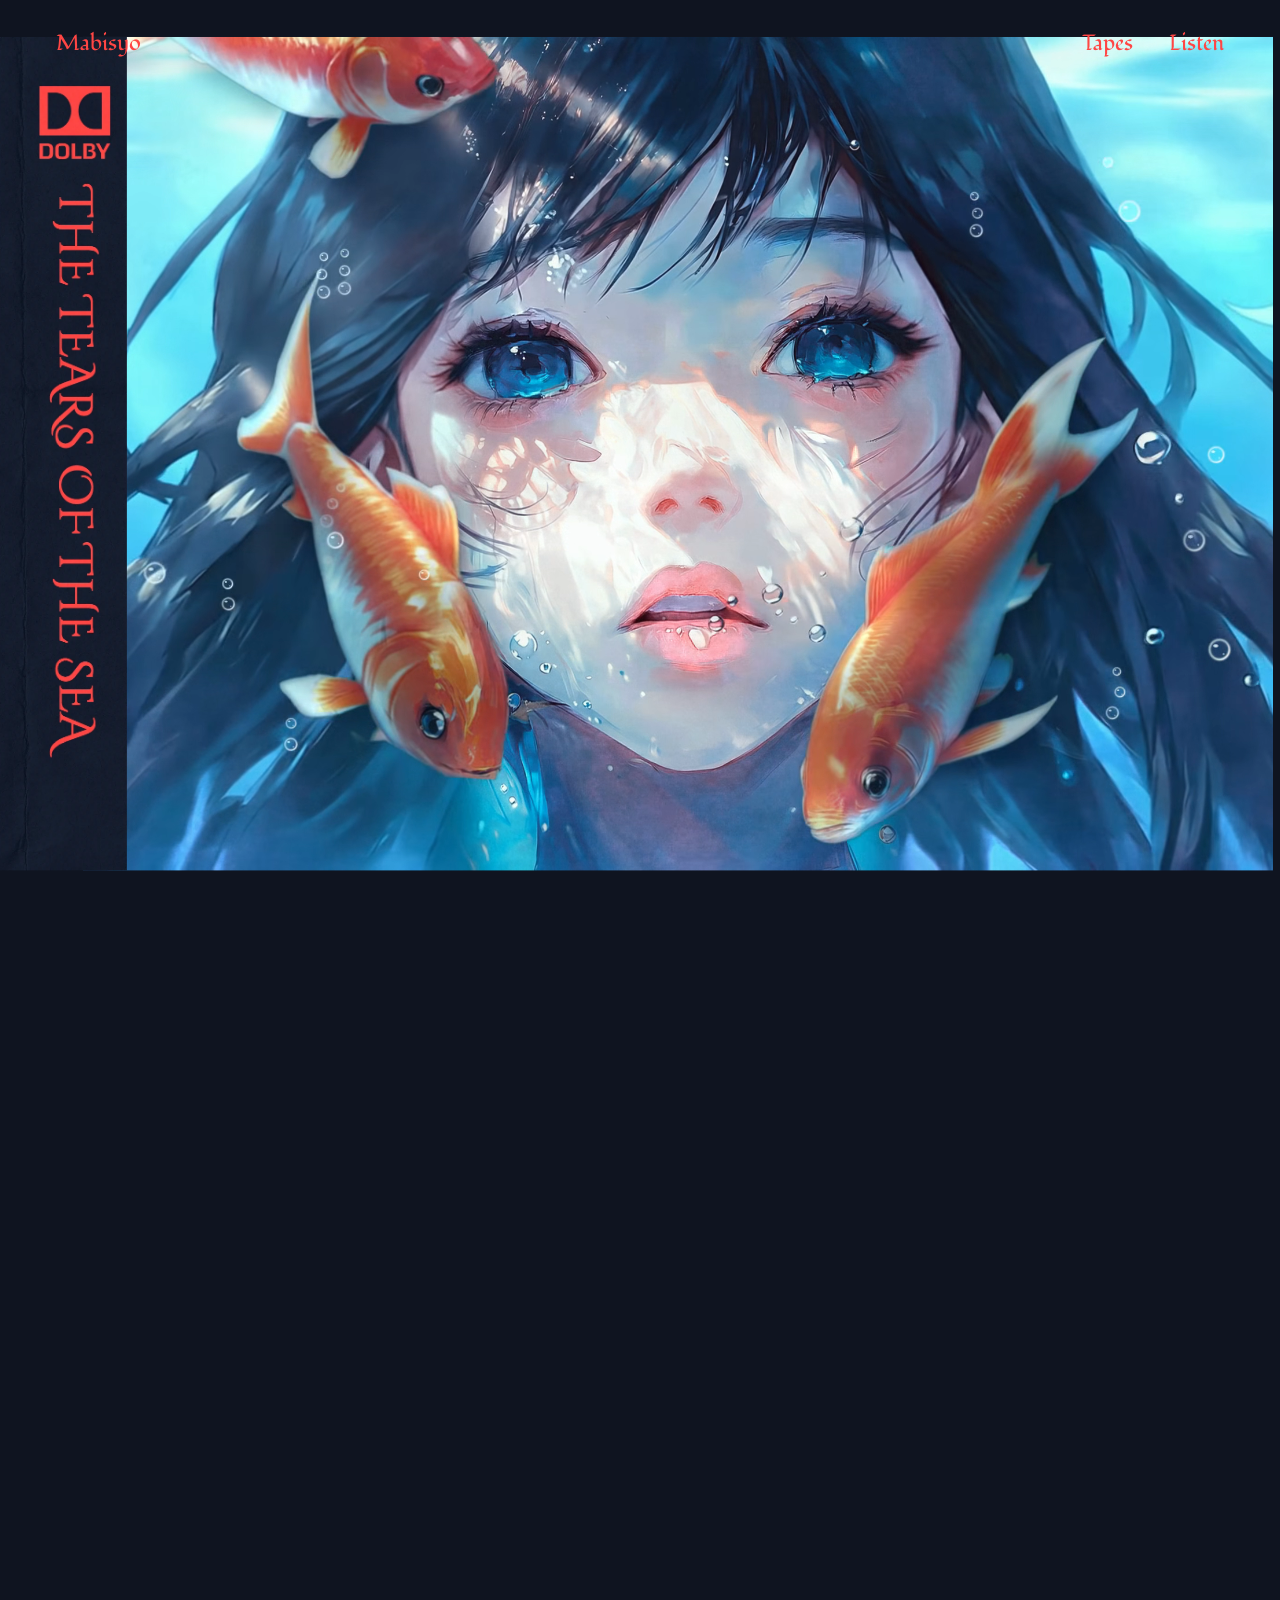
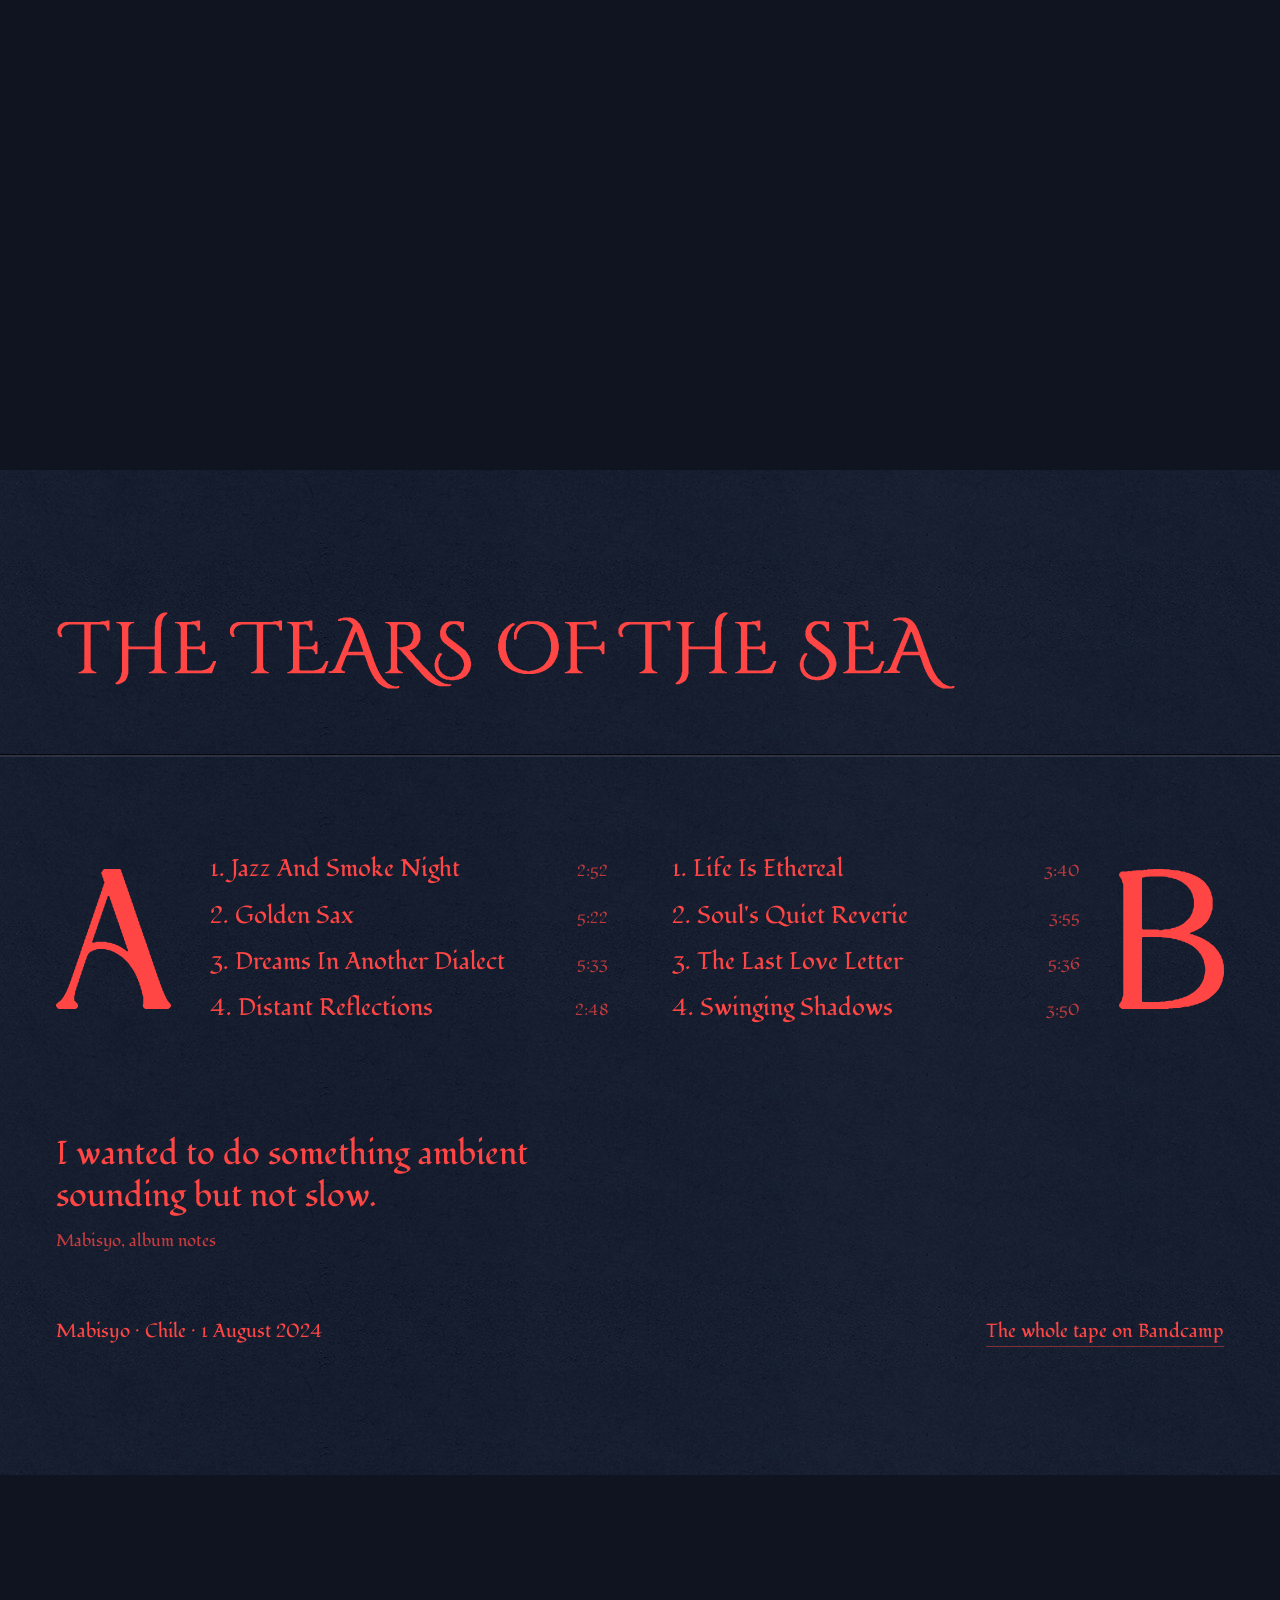
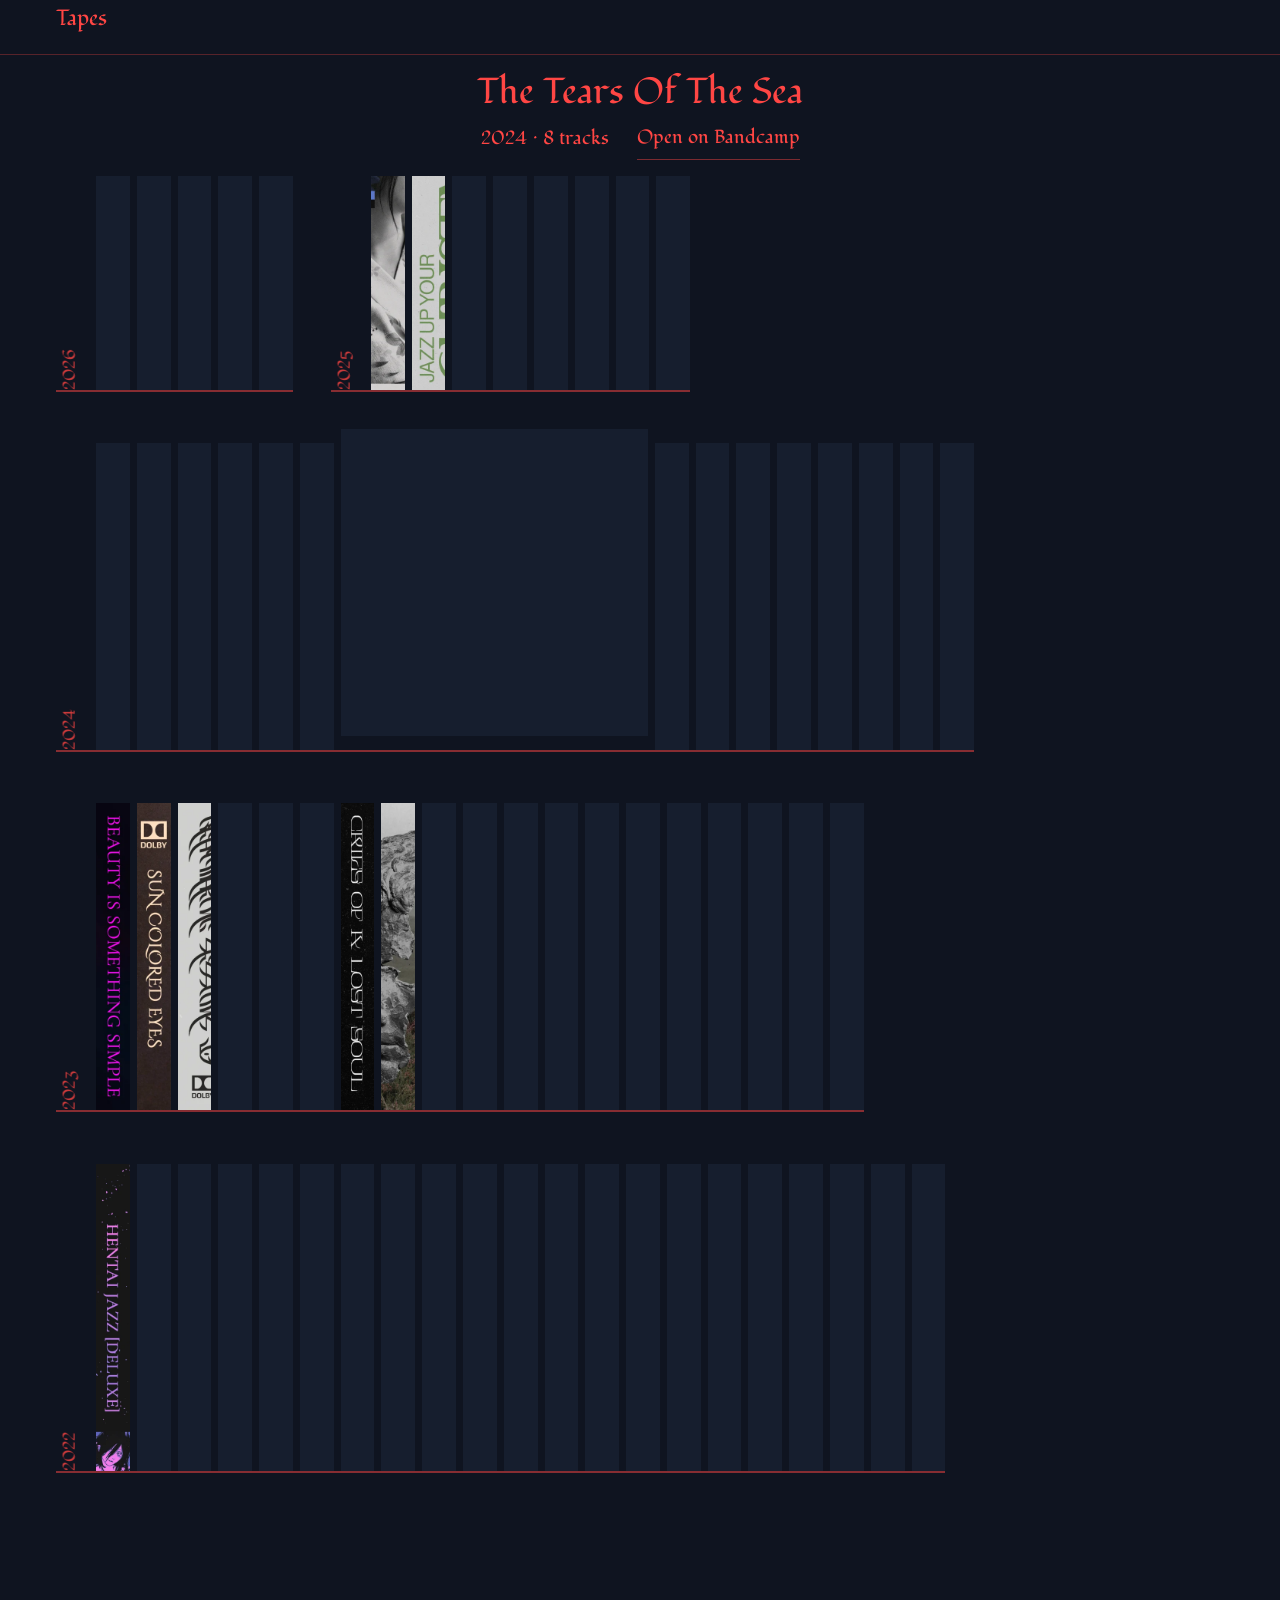
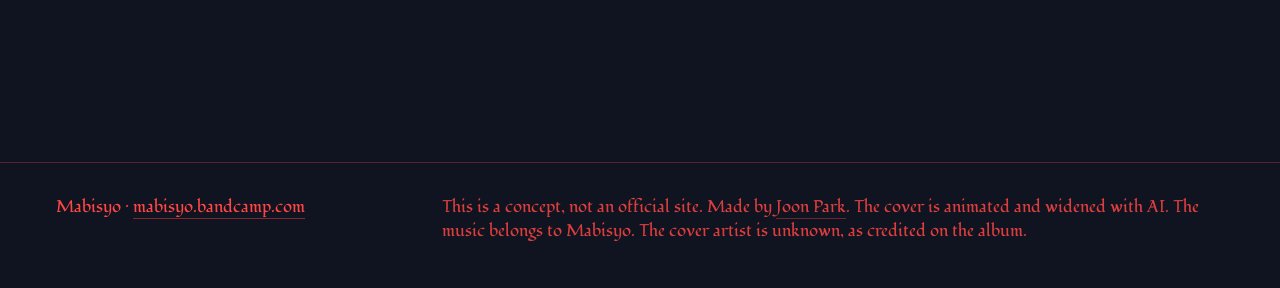
==== commit 73e8de6d: "Opening ends fully full screen: the card slides off, no spine Co-Authored-By: Claude Fable 5.1 <nore" ====
--- a/index.html
+++ b/index.html
@@ -15,7 +15,7 @@
 <link rel="preconnect" href="https://fonts.googleapis.com">
 <link rel="preconnect" href="https://fonts.gstatic.com" crossorigin>
 <link rel="stylesheet" href="https://fonts.googleapis.com/css2?family=Fondamento&display=swap">
-<link rel="stylesheet" href="css/site.css?v=1">
+<link rel="stylesheet" href="css/site.css?v=2">
 </head>
 <body>
 <a class="skip" href="#tape">Skip to the tracklist</a>
@@ -97,7 +97,7 @@
   <p class="notice">This is a concept, not an official site. Made by <a href="https://joonwoopark.me" target="_blank" rel="noopener">Joon Park</a>. The cover is animated and widened with AI. The music belongs to Mabisyo. The cover artist is unknown, as credited on the album.</p>
 </footer>
 
-<script src="js/opening.js?v=1" defer></script>
+<script src="js/opening.js?v=2" defer></script>
 <script src="js/shelf.js?v=1" defer></script>
 </body>
 </html>
--- a/css/site.css
+++ b/css/site.css
@@ -25,8 +25,6 @@
 .nav nav{display:flex;gap:clamp(18px,3vw,36px)}
 .nav a:hover,.meta a:hover,.now a:hover,.foot a:hover{text-decoration:underline;text-underline-offset:5px;text-decoration-thickness:1px}
 .on-art .nav{color:var(--foam);text-shadow:0 1px 14px rgba(15,20,32,.7)}
-.nav-name{transition:transform .5s var(--ease)}
-.on-art .nav-name{transform:translateX(var(--spine,0px))}   /* step clear of the card's spine */
 
 /* ---- the opening ---- */
 .opening{position:relative}
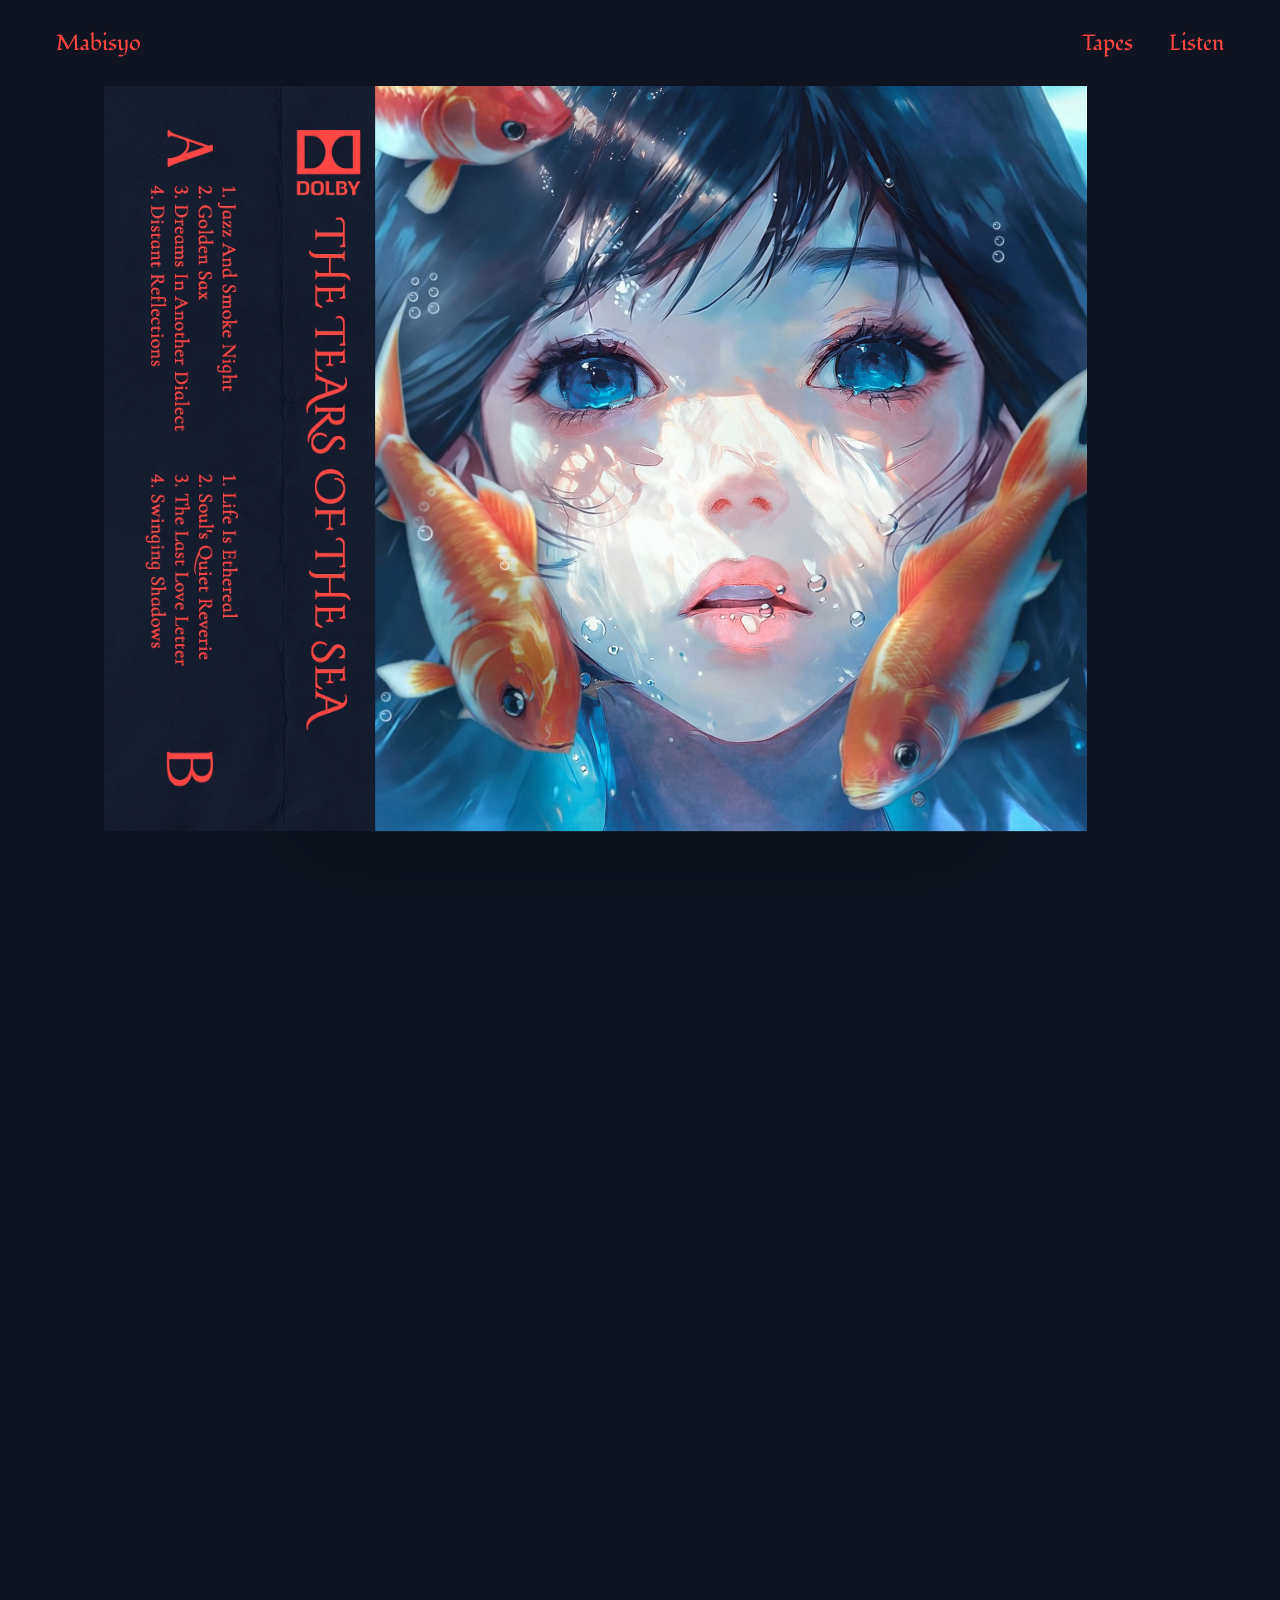
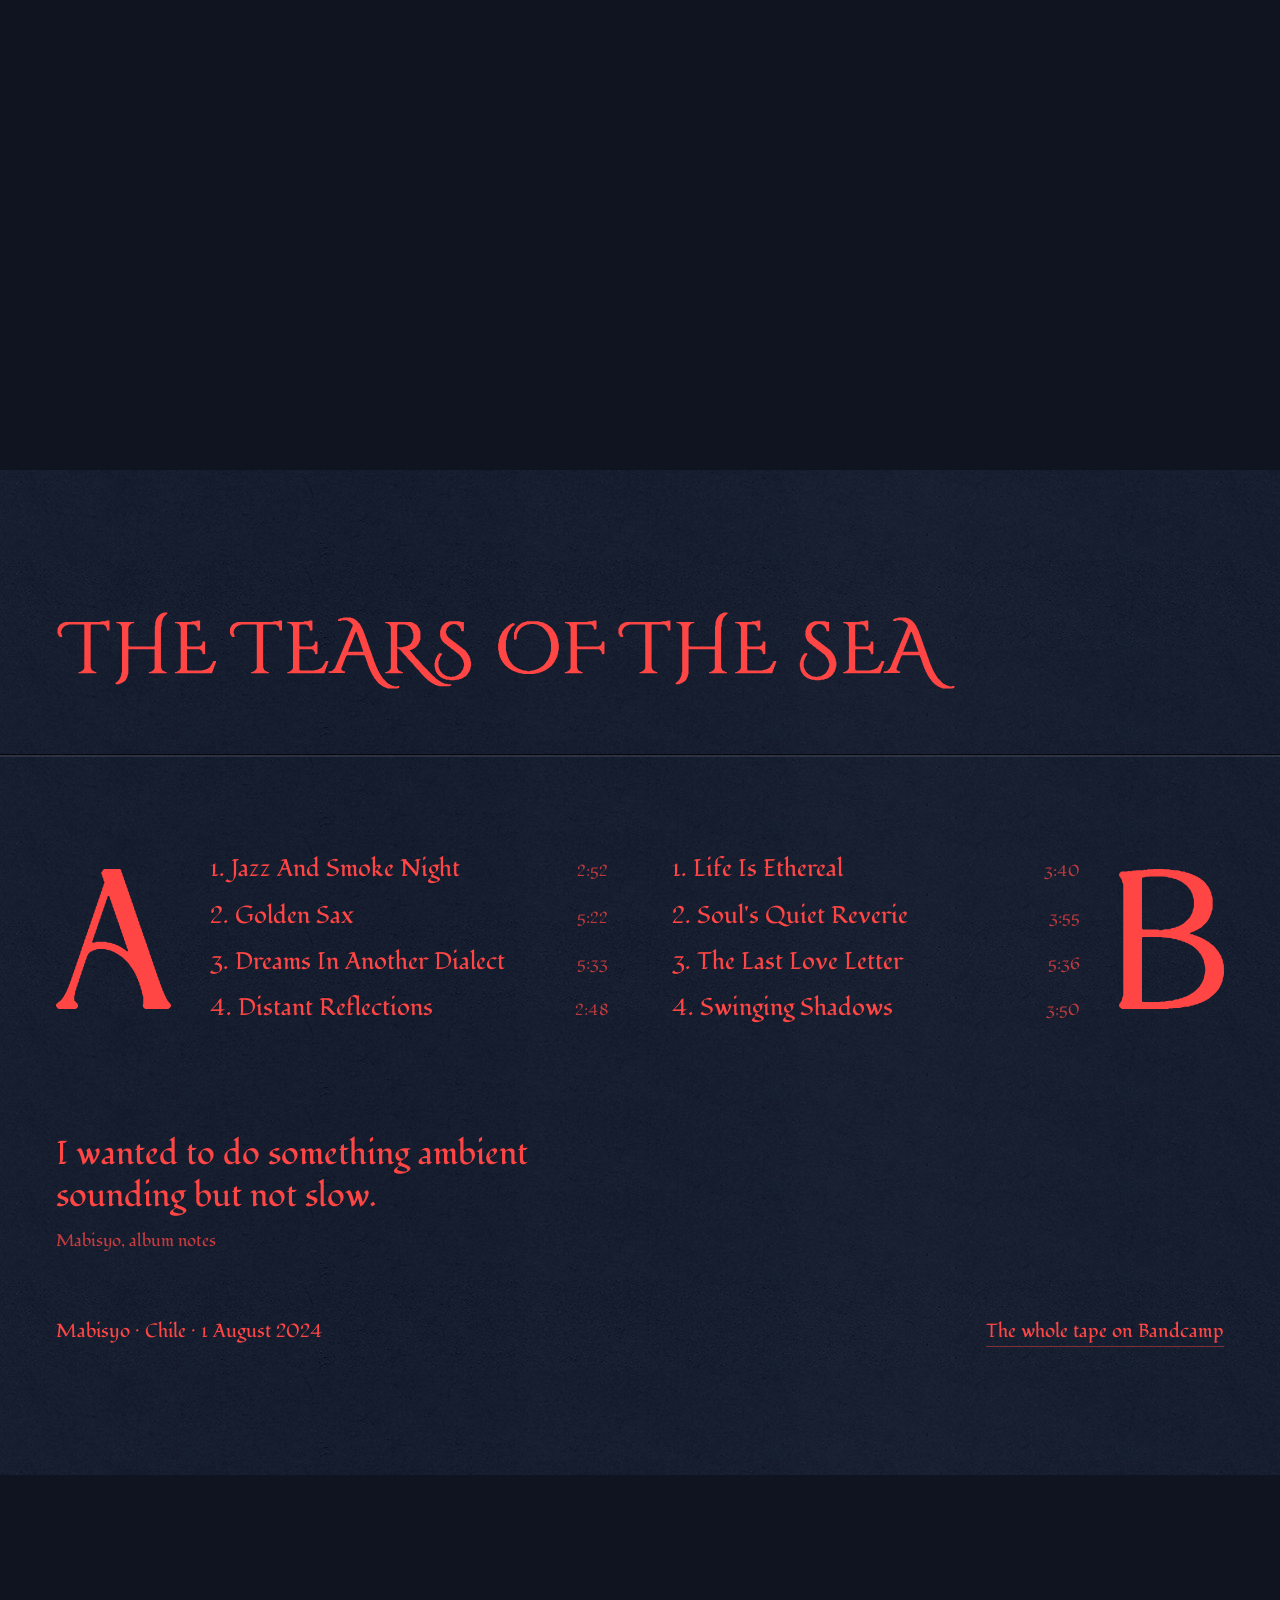
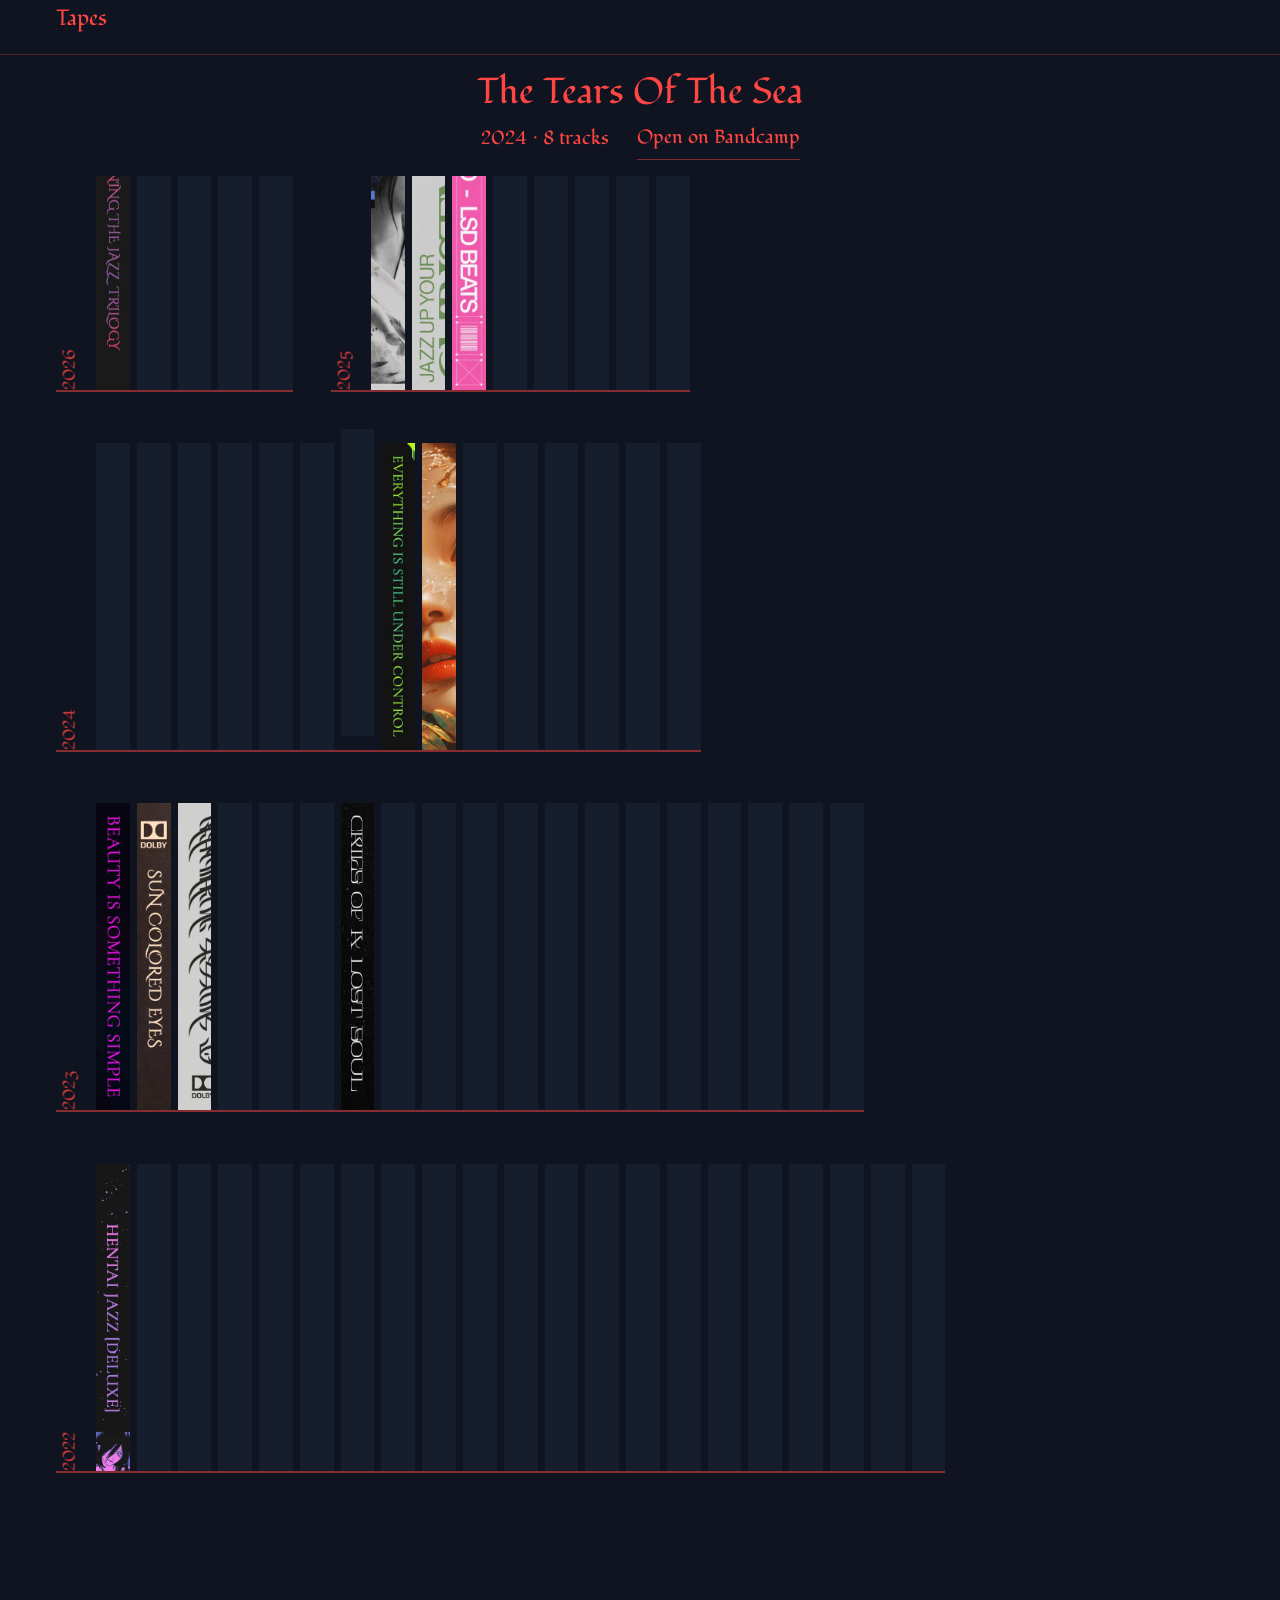
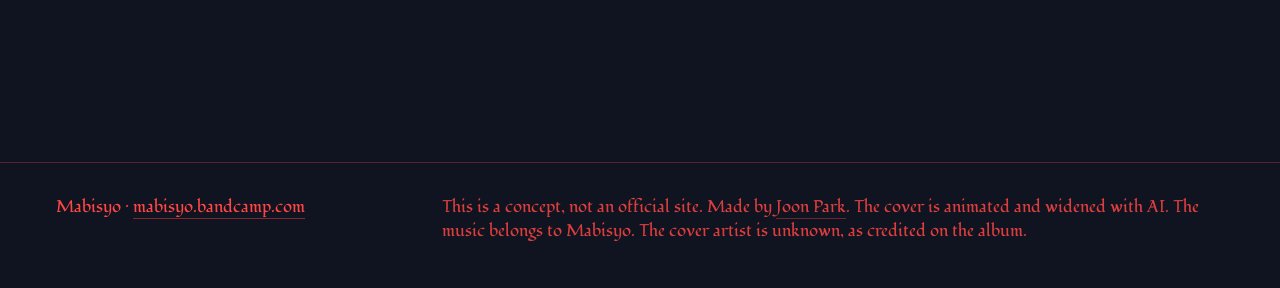
==== commit 649536be: "Shelf: an opened tape uncovers its cover over its neighbours, nothing reflows Co-Authored-By: Claude" ====
--- a/index.html
+++ b/index.html
@@ -15,7 +15,7 @@
 <link rel="preconnect" href="https://fonts.googleapis.com">
 <link rel="preconnect" href="https://fonts.gstatic.com" crossorigin>
 <link rel="stylesheet" href="https://fonts.googleapis.com/css2?family=Fondamento&display=swap">
-<link rel="stylesheet" href="css/site.css?v=2">
+<link rel="stylesheet" href="css/site.css?v=3">
 </head>
 <body>
 <a class="skip" href="#tape">Skip to the tracklist</a>
@@ -98,6 +98,6 @@
 </footer>
 
 <script src="js/opening.js?v=2" defer></script>
-<script src="js/shelf.js?v=1" defer></script>
+<script src="js/shelf.js?v=2" defer></script>
 </body>
 </html>
--- a/css/site.css
+++ b/css/site.css
@@ -71,11 +71,17 @@
 .rows{--h:clamp(230px,24vw,340px);--sw:calc(var(--h) * .11);display:flex;flex-wrap:wrap;align-items:flex-end;gap:clamp(36px,4vw,56px) clamp(28px,3vw,48px);padding:0 var(--pad)}
 .year{display:flex;align-items:flex-end;gap:7px;border-bottom:2px solid rgba(255,70,68,.5);padding-bottom:0}
 .year-n{writing-mode:vertical-rl;transform:rotate(180deg);font-size:17px;opacity:.8;padding:0 2px 6px 6px}
-.cas{position:relative;flex:none;width:var(--sw);height:var(--h);padding:0;border:0;background:var(--navy);overflow:hidden;cursor:pointer;transition:width .55s var(--ease),transform .35s var(--ease)}
-.cas img{position:absolute;left:0;top:0;height:100%;width:var(--h);max-width:none;transform:translateX(calc(var(--x) * -100%));transition:transform .55s var(--ease)}
+.cas{position:relative;flex:none;width:var(--sw);height:var(--h);padding:0;border:0;background:none;cursor:pointer;transition:transform .35s var(--ease)}
+.slice{position:absolute;inset:0;overflow:hidden;background:var(--navy)}
+.slice img{position:absolute;left:0;top:0;height:100%;width:var(--h);max-width:none;transform:translateX(calc(var(--x) * -100%))}
+/* the whole cover sits behind its own spine and is uncovered outward from it, over its neighbours.
+   Nothing changes size, so no tape is pushed to another row. */
+.full{position:absolute;top:0;left:calc(var(--x) * var(--h) * -1 + var(--nudge,0px));width:var(--h);height:var(--h);max-width:none;pointer-events:none;
+  clip-path:inset(0 calc((1 - var(--x) - .11) * 100%) 0 calc(var(--x) * 100%));opacity:0;box-shadow:0 24px 60px rgba(0,0,0,.6);
+  transition:clip-path .55s var(--ease),opacity .2s ease .35s}
 .cas:hover,.cas:focus-visible{transform:translateY(-8px)}
-.cas[aria-pressed="true"]{width:var(--h);transform:translateY(-14px)}
-.cas[aria-pressed="true"] img{transform:none}
+.cas[aria-pressed="true"]{transform:translateY(-14px);z-index:4}
+.cas[aria-pressed="true"] .full{clip-path:inset(0);opacity:1;transition:clip-path .55s var(--ease),opacity .1s ease}
 .now{position:sticky;bottom:0;z-index:5;margin-top:clamp(36px,4vw,56px);padding:18px var(--pad) 16px;text-align:center;background:var(--deep);border-top:1px solid rgba(255,70,68,.3)}   /* stays in view while you browse the shelf */
 .now-title{font-size:clamp(26px,2.8vw,38px);line-height:1.1}
 .now-meta{margin-top:4px;align-items:center;font-size:19px;display:flex;justify-content:center;flex-wrap:wrap;gap:6px 28px}
@@ -99,5 +105,5 @@
 }
 @media (prefers-reduced-motion:reduce){
   html{scroll-behavior:auto}
-  .cas,.cas img,.nav{transition:none}
+  .cas,.full,.cas[aria-pressed="true"] .full,.nav{transition:none}
 }
